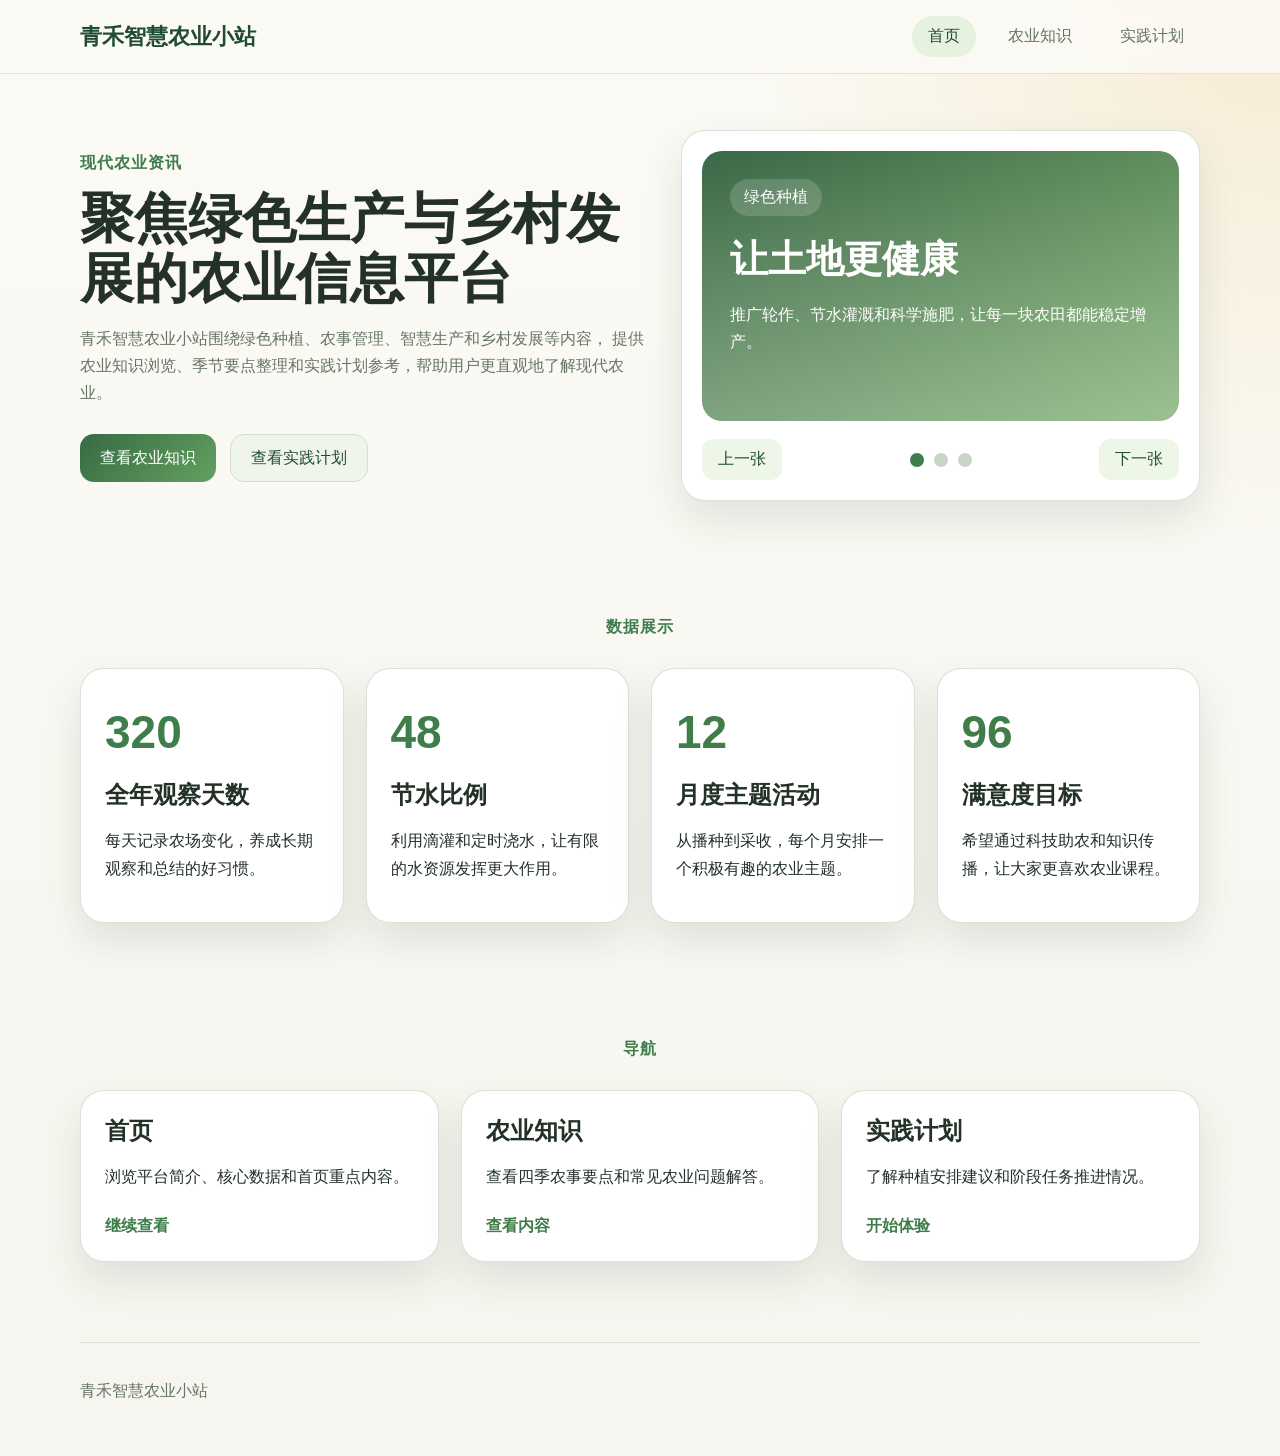
==== index.html @ 9508bb8d "首次提交：初始化项目" ====
<!DOCTYPE html>
<html lang="zh-CN">
<head>
  <meta charset="UTF-8">
  <meta name="viewport" content="width=device-width, initial-scale=1.0">
  <title>青禾智慧农业小站</title>
  <link rel="stylesheet" href="css/style.css">
</head>
<body>
  <header class="site-header">
    <div class="container nav-wrap">
      <a class="brand" href="index.html">青禾智慧农业小站</a>
      <nav class="main-nav">
        <a class="active" href="index.html">首页</a>
        <a href="pages/knowledge.html">农业知识</a>
        <a href="pages/practice.html">实践计划</a>
      </nav>
    </div>
  </header>

  <main>
    <section class="hero">
      <div class="container hero-grid">
        <div class="hero-text">
          <p class="eyebrow">现代农业资讯</p>
          <h1>聚焦绿色生产与乡村发展的农业信息平台</h1>
          <p class="hero-desc">
            青禾智慧农业小站围绕绿色种植、农事管理、智慧生产和乡村发展等内容，
            提供农业知识浏览、季节要点整理和实践计划参考，帮助用户更直观地了解现代农业。
          </p>
          <div class="hero-actions">
            <a class="button primary" href="pages/knowledge.html">查看农业知识</a>
            <a class="button ghost" href="pages/practice.html">查看实践计划</a>
          </div>
        </div>

        <div class="hero-card">
          <div class="slider-window">
            <article class="slide-card active">
              <span class="slide-tag">绿色种植</span>
              <h2>让土地更健康</h2>
              <p>推广轮作、节水灌溉和科学施肥，让每一块农田都能稳定增产。</p>
            </article>
            <article class="slide-card">
              <span class="slide-tag">科技助农</span>
              <h2>让劳动更高效</h2>
              <p>使用传感器、数据记录和农机协作，帮助农户更轻松管理田间工作。</p>
            </article>
            <article class="slide-card">
              <span class="slide-tag">乡村发展</span>
              <h2>让农业更有希望</h2>
              <p>把农业学习、实践和服务结合起来，展现新时代乡村振兴的新面貌。</p>
            </article>
          </div>
          <div class="slider-controls">
            <button id="prevSlide" type="button">上一张</button>
            <div class="dots">
              <button class="dot active" data-index="0" type="button"></button>
              <button class="dot" data-index="1" type="button"></button>
              <button class="dot" data-index="2" type="button"></button>
            </div>
            <button id="nextSlide" type="button">下一张</button>
          </div>
        </div>
      </div>
    </section>

    <section class="stats-section">
      <div class="container">
        <div class="section-title">
          <p class="eyebrow">数据展示</p>
        </div>
        <div class="stats-grid">
          <article class="info-card">
            <p class="stat-number" data-target="365">0</p>
            <h3>全年观察天数</h3>
            <p>每天记录农场变化，养成长期观察和总结的好习惯。</p>
          </article>
          <article class="info-card">
            <p class="stat-number" data-target="48">0</p>
            <h3>节水比例</h3>
            <p>利用滴灌和定时浇水，让有限的水资源发挥更大作用。</p>
          </article>
          <article class="info-card">
            <p class="stat-number" data-target="12">0</p>
            <h3>月度主题活动</h3>
            <p>从播种到采收，每个月安排一个积极有趣的农业主题。</p>
          </article>
          <article class="info-card">
            <p class="stat-number" data-target="96">0</p>
            <h3>满意度目标</h3>
            <p>希望通过科技助农和知识传播，让大家更喜欢农业课程。</p>
          </article>
        </div>
      </div>
    </section>

    <section class="feature-section">
      <div class="container">
        <div class="section-title">
          <p class="eyebrow">导航</p>
        </div>
        <div class="feature-grid">
          <article class="feature-card">
            <h3>首页</h3>
            <p>浏览平台简介、核心数据和首页重点内容。</p>
            <a href="index.html">继续查看</a>
          </article>
          <article class="feature-card">
            <h3>农业知识</h3>
            <p>查看四季农事要点和常见农业问题解答。</p>
            <a href="pages/knowledge.html">查看内容</a>
          </article>
          <article class="feature-card">
            <h3>实践计划</h3>
            <p>了解种植安排建议和阶段任务推进情况。</p>
            <a href="pages/practice.html">开始体验</a>
          </article>
        </div>
      </div>
    </section>
  </main>

  <footer class="site-footer">
    <div class="container footer-wrap">
      <p>青禾智慧农业小站</p>
    </div>
  </footer>

  <script src="js/index.js"></script>
</body>
</html>
---- css/style.css ----
:root {
  --bg-color: #f7f5ef;
  --panel-color: #ffffff;
  --green-dark: #204c34;
  --green-main: #3f7d4a;
  --green-soft: #e6f1df;
  --gold-soft: #f3dfb2;
  --text-main: #233127;
  --text-soft: #667567;
  --border-color: #d7dfd3;
  --shadow-main: 0 18px 40px rgba(32, 76, 52, 0.12);
}

* {
  box-sizing: border-box;
}

body {
  margin: 0;
  font-family: "Microsoft YaHei", sans-serif;
  color: var(--text-main);
  background:
    radial-gradient(circle at top right, rgba(243, 223, 178, 0.5), transparent 28%),
    linear-gradient(180deg, #fbfaf5 0%, var(--bg-color) 100%);
}

a {
  color: inherit;
  text-decoration: none;
}

button,
input,
select {
  font: inherit;
}

.container {
  width: min(1120px, calc(100% - 32px));
  margin: 0 auto;
}

.narrow {
  width: min(760px, 100%);
}

.site-header {
  position: sticky;
  top: 0;
  z-index: 10;
  backdrop-filter: blur(10px);
  background: rgba(251, 250, 245, 0.88);
  border-bottom: 1px solid rgba(215, 223, 211, 0.8);
}

.nav-wrap {
  display: flex;
  justify-content: space-between;
  align-items: center;
  gap: 20px;
  padding: 16px 0;
}

.brand {
  font-size: 22px;
  font-weight: 700;
  color: var(--green-dark);
}

.main-nav {
  display: flex;
  gap: 16px;
  flex-wrap: wrap;
}

.main-nav a {
  padding: 10px 16px;
  border-radius: 999px;
  color: var(--text-soft);
  transition: 0.2s;
}

.main-nav a:hover,
.main-nav a.active {
  color: var(--green-dark);
  background: var(--green-soft);
}

.hero,
.sub-hero,
.stats-section,
.feature-section,
.tab-section,
.accordion-section,
.practice-section {
  padding: 56px 0;
}

.hero-grid {
  display: grid;
  grid-template-columns: 1.05fr 0.95fr;
  gap: 28px;
  align-items: center;
}

.eyebrow {
  margin: 0 0 12px;
  color: var(--green-main);
  font-weight: 700;
  letter-spacing: 1px;
}

h1,
h2,
h3,
h4 {
  margin-top: 0;
}

h1 {
  margin-bottom: 16px;
  font-size: clamp(34px, 5vw, 54px);
  line-height: 1.12;
}

h2 {
  margin-bottom: 12px;
  font-size: clamp(26px, 4vw, 38px);
}

h3 {
  margin-bottom: 10px;
  font-size: 24px;
}

p {
  line-height: 1.7;
}

.hero-desc,
.section-title p:not(.eyebrow) {
  color: var(--text-soft);
}

.hero-actions {
  display: flex;
  gap: 14px;
  flex-wrap: wrap;
  margin-top: 28px;
}

.button {
  display: inline-flex;
  justify-content: center;
  align-items: center;
  min-height: 48px;
  padding: 0 20px;
  border-radius: 14px;
  border: none;
  cursor: pointer;
  transition: transform 0.2s, box-shadow 0.2s;
}

.button:hover {
  transform: translateY(-2px);
  box-shadow: 0 10px 24px rgba(32, 76, 52, 0.15);
}

.button:disabled,
#prevSlide:disabled,
#nextSlide:disabled {
  opacity: 0.65;
  cursor: not-allowed;
  transform: none;
  box-shadow: none;
}

.button.primary {
  color: #ffffff;
  background: linear-gradient(135deg, #376b44, #63a05f);
}

.button.ghost {
  color: var(--green-dark);
  background: #f0f5eb;
  border: 1px solid #d4decf;
}

.button.full {
  width: 100%;
}

.hero-card,
.info-card,
.feature-card,
.season-panel,
.plan-card,
.result-card,
.mini-card,
.accordion-item {
  background: var(--panel-color);
  border: 1px solid rgba(215, 223, 211, 0.9);
  border-radius: 24px;
  box-shadow: var(--shadow-main);
}

.hero-card {
  padding: 20px;
}

.slider-window {
  position: relative;
  min-height: 270px;
}

.slide-card {
  display: none;
  padding: 28px;
  min-height: 270px;
  border-radius: 20px;
  background:
    linear-gradient(180deg, rgba(255, 255, 255, 0.05), rgba(255, 255, 255, 0.28)),
    linear-gradient(145deg, #305f3c, #76a867);
  color: #ffffff;
}

.slide-card.active {
  display: block;
}

.slide-tag {
  display: inline-block;
  margin-bottom: 18px;
  padding: 8px 14px;
  border-radius: 999px;
  background: rgba(255, 255, 255, 0.16);
}

.slider-controls {
  display: flex;
  justify-content: space-between;
  align-items: center;
  gap: 14px;
  margin-top: 18px;
}

.slider-controls button {
  border: none;
  cursor: pointer;
}

#prevSlide,
#nextSlide {
  padding: 10px 16px;
  border-radius: 12px;
  color: var(--green-dark);
  background: #eef6e7;
}

.dots {
  display: flex;
  gap: 10px;
}

.dot {
  width: 14px;
  height: 14px;
  border-radius: 50%;
  background: #c9d6c7;
}

.dot.active {
  background: var(--green-main);
}

.section-title {
  margin-bottom: 28px;
  text-align: center;
}

.section-title.left {
  text-align: left;
}

.stats-grid,
.feature-grid,
.panel-grid,
.practice-grid {
  display: grid;
  gap: 22px;
}

.stats-grid,
.feature-grid {
  grid-template-columns: repeat(3, 1fr);
}

.stats-grid {
  grid-template-columns: repeat(4, 1fr);
}

.info-card,
.feature-card {
  padding: 24px;
}

.stat-number {
  margin: 0 0 8px;
  font-size: 46px;
  font-weight: 700;
  color: var(--green-main);
}

.feature-card a {
  display: inline-block;
  margin-top: 10px;
  color: var(--green-main);
  font-weight: 700;
}

.sub-hero {
  padding-bottom: 28px;
}

.knowledge-hero {
  position: relative;
  display: grid;
  grid-template-columns: minmax(0, 1.15fr) minmax(320px, 0.85fr);
  gap: 28px;
  align-items: stretch;
}

.knowledge-page .sub-hero {
  padding: 72px 0 36px;
}

.knowledge-page .hero-desc {
  max-width: 780px;
  font-size: 20px;
}

.knowledge-hero-copy {
  position: relative;
  z-index: 1;
  padding: 16px 0;
}

.knowledge-hero-copy h1 {
  max-width: 860px;
}

.hero-pills {
  display: flex;
  flex-wrap: wrap;
  gap: 12px;
  margin-top: 24px;
}

.hero-pill {
  display: inline-flex;
  align-items: center;
  padding: 10px 14px;
  border-radius: 999px;
  border: 1px solid rgba(215, 223, 211, 0.95);
  background: rgba(255, 255, 255, 0.8);
  color: var(--green-dark);
  box-shadow: 0 10px 24px rgba(32, 76, 52, 0.08);
}

.knowledge-hero-panel {
  position: relative;
  overflow: hidden;
  padding: 30px;
  border: 1px solid rgba(215, 223, 211, 0.9);
  border-radius: 28px;
  background: linear-gradient(180deg, rgba(255, 255, 255, 0.96), rgba(240, 245, 235, 0.96));
  box-shadow: var(--shadow-main);
}

.knowledge-hero-panel::before {
  content: "";
  position: absolute;
  right: -60px;
  bottom: -80px;
  width: 220px;
  height: 220px;
  background: radial-gradient(circle, rgba(99, 160, 95, 0.22), transparent 68%);
  pointer-events: none;
}

.panel-label {
  margin: 0 0 10px;
  color: var(--green-main);
  font-size: 13px;
  font-weight: 700;
  letter-spacing: 1px;
}

.knowledge-hero-panel h3 {
  margin-bottom: 12px;
  font-size: 30px;
  line-height: 1.25;
}

.knowledge-hero-panel p {
  position: relative;
  z-index: 1;
}

.overview-list {
  position: relative;
  z-index: 1;
  display: grid;
  grid-template-columns: repeat(2, minmax(0, 1fr));
  gap: 14px;
  margin-top: 22px;
}

.overview-item {
  padding: 18px;
  border: 1px solid rgba(215, 223, 211, 0.92);
  border-radius: 20px;
  background: rgba(255, 255, 255, 0.86);
}

.overview-item span {
  display: block;
  margin-bottom: 8px;
  color: var(--green-main);
  font-size: 14px;
  font-weight: 700;
}

.overview-item strong {
  display: block;
  line-height: 1.6;
}

.knowledge-section-head {
  display: flex;
  justify-content: space-between;
  align-items: flex-end;
  gap: 24px;
  margin-bottom: 28px;
}

.section-copy {
  max-width: 700px;
}

.section-copy p:last-child {
  margin: 0;
  color: var(--text-soft);
}

.section-note {
  min-width: 280px;
  padding: 18px 20px;
  border: 1px solid rgba(215, 223, 211, 0.92);
  border-radius: 20px;
  background: rgba(255, 255, 255, 0.86);
  box-shadow: 0 10px 24px rgba(32, 76, 52, 0.08);
}

.section-note-label {
  display: block;
  margin-bottom: 8px;
  color: var(--green-main);
  font-size: 13px;
  font-weight: 700;
}

.section-note strong {
  line-height: 1.6;
}

.mobile-only {
  display: none;
}

.season-buttons {
  display: flex;
  gap: 12px;
  flex-wrap: wrap;
  margin-bottom: 22px;
  width: fit-content;
  max-width: 100%;
  padding: 10px;
  border: 1px solid rgba(215, 223, 211, 0.92);
  border-radius: 20px;
  background: rgba(255, 255, 255, 0.82);
  box-shadow: 0 12px 30px rgba(32, 76, 52, 0.08);
}

.season-btn {
  padding: 14px 22px;
  border: 1px solid var(--border-color);
  border-radius: 999px;
  cursor: pointer;
  background: #ffffff;
  color: var(--text-soft);
  transition: 0.2s;
  font-weight: 700;
}

.season-btn.active {
  color: #ffffff;
  background: var(--green-main);
  box-shadow: 0 12px 24px rgba(63, 125, 74, 0.22);
}

.season-panel {
  display: none;
  padding: 32px;
  background: linear-gradient(180deg, #ffffff, #f6f8f3);
}

.season-panel.active {
  display: block;
}

.season-panel-head {
  display: flex;
  justify-content: space-between;
  align-items: flex-start;
  gap: 22px;
  margin-bottom: 24px;
}

.panel-badge {
  display: inline-flex;
  margin: 0 0 14px;
  padding: 8px 14px;
  border-radius: 999px;
  background: var(--green-soft);
  color: var(--green-dark);
  font-weight: 700;
}

.season-intro {
  margin-bottom: 0;
  color: var(--text-soft);
}

.season-panel-side {
  min-width: 250px;
  max-width: 280px;
  padding: 18px;
  border: 1px solid rgba(215, 223, 211, 0.92);
  border-radius: 20px;
  background: #f8fbf6;
}

.season-panel-side span {
  display: block;
  margin-bottom: 8px;
  color: var(--green-main);
  font-size: 14px;
  font-weight: 700;
}

.season-panel-side strong {
  display: block;
  line-height: 1.7;
}

.panel-grid,
.practice-grid {
  grid-template-columns: repeat(3, 1fr);
}

.mini-card {
  padding: 20px;
  background: linear-gradient(180deg, #ffffff, #f6f8f3);
}

.mini-step {
  display: inline-flex;
  justify-content: center;
  align-items: center;
  width: 44px;
  height: 44px;
  margin-bottom: 18px;
  border-radius: 14px;
  background: linear-gradient(135deg, #e6f1df, #f4ecd6);
  color: var(--green-dark);
  font-weight: 700;
}

.mini-card h4,
.overview-item strong,
.faq-summary-item strong {
  margin-top: 0;
}

.mini-card p {
  margin-bottom: 0;
  color: var(--text-soft);
}

.faq-layout {
  display: grid;
  grid-template-columns: minmax(280px, 0.85fr) minmax(0, 1.15fr);
  gap: 24px;
  align-items: start;
}

.faq-intro {
  position: sticky;
  top: 100px;
  padding: 30px;
  border: 1px solid rgba(215, 223, 211, 0.9);
  border-radius: 28px;
  background: linear-gradient(180deg, rgba(255, 255, 255, 0.96), rgba(240, 245, 235, 0.96));
  box-shadow: var(--shadow-main);
}

.faq-summary {
  display: grid;
  gap: 12px;
  margin-top: 22px;
}

.faq-summary-item {
  padding: 16px 18px;
  border: 1px solid rgba(215, 223, 211, 0.92);
  border-radius: 18px;
  background: #ffffff;
}

.faq-summary-item strong {
  display: block;
  margin-bottom: 6px;
}

.faq-summary-item span {
  color: var(--text-soft);
  line-height: 1.6;
}

.practice-hero {
  position: relative;
  display: grid;
  grid-template-columns: minmax(0, 1.28fr) minmax(280px, 0.72fr);
  gap: 28px;
  align-items: stretch;
}

.practice-page .sub-hero {
  padding: 72px 0 36px;
}

.practice-page .hero-desc {
  max-width: 760px;
  font-size: 20px;
}

.practice-hero-copy {
  padding: 16px 0;
}

.practice-hero-copy h1 {
  max-width: 860px;
}

.practice-highlights {
  display: grid;
  grid-template-columns: repeat(3, minmax(0, 1fr));
  gap: 14px;
  margin-top: 28px;
}

.practice-highlight-card {
  padding: 18px;
  border: 1px solid rgba(215, 223, 211, 0.92);
  border-radius: 20px;
  background: rgba(255, 255, 255, 0.9);
  box-shadow: 0 12px 24px rgba(32, 76, 52, 0.08);
}

.practice-highlight-card span,
.plan-flow-item span {
  display: block;
  margin-bottom: 8px;
  color: var(--green-main);
  font-size: 14px;
  font-weight: 700;
}

.practice-highlight-card strong,
.plan-flow-item strong {
  display: block;
  line-height: 1.6;
}

.practice-hero-panel {
  position: relative;
  overflow: hidden;
  padding: 26px;
  border: 1px solid rgba(215, 223, 211, 0.9);
  border-radius: 28px;
  background: linear-gradient(180deg, rgba(255, 255, 255, 0.96), rgba(245, 240, 224, 0.92));
  box-shadow: var(--shadow-main);
}

.practice-hero-panel::before {
  content: "";
  position: absolute;
  right: -70px;
  top: -70px;
  width: 220px;
  height: 220px;
  background: radial-gradient(circle, rgba(243, 223, 178, 0.35), transparent 68%);
  pointer-events: none;
}

.practice-overview {
  position: relative;
  z-index: 1;
  display: grid;
  gap: 14px;
  margin-top: 22px;
}

.practice-overview-item {
  padding: 18px;
  border: 1px solid rgba(215, 223, 211, 0.92);
  border-radius: 20px;
  background: rgba(255, 255, 255, 0.88);
}

.practice-overview-item span,
.plan-meta-item span,
.progress-summary-item span {
  display: block;
  margin-bottom: 8px;
  color: var(--green-main);
  font-size: 14px;
  font-weight: 700;
}

.practice-overview-item strong,
.plan-meta-item strong,
.progress-summary-item strong {
  display: block;
  line-height: 1.6;
}

.practice-section-head {
  display: block;
  margin-bottom: 28px;
}

.practice-section-head .section-copy {
  max-width: 760px;
}

.section-inline-note {
  margin-top: 18px;
  padding: 18px 20px;
  border: 1px solid rgba(215, 223, 211, 0.92);
  border-radius: 20px;
  background: rgba(255, 255, 255, 0.86);
  box-shadow: 0 10px 24px rgba(32, 76, 52, 0.08);
}

.card-top {
  display: flex;
  justify-content: space-between;
  align-items: flex-start;
  gap: 20px;
  margin-bottom: 24px;
}

.card-desc {
  margin: 0;
  color: var(--text-soft);
}

.card-badge {
  display: inline-flex;
  align-items: center;
  justify-content: center;
  min-width: 96px;
  padding: 10px 14px;
  border-radius: 999px;
  background: linear-gradient(135deg, #e6f1df, #f4ecd6);
  color: var(--green-dark);
  font-weight: 700;
  white-space: nowrap;
}

.plan-layout {
  display: grid;
  grid-template-columns: minmax(240px, 1fr) minmax(0, 0.94fr);
  gap: 22px;
  align-items: start;
}

.plan-form {
  display: grid;
  align-content: start;
}

.field-block {
  margin-bottom: 2px;
}

.field-tip {
  margin: 16px 0 0;
  color: var(--text-soft);
}

.plan-side {
  display: grid;
  gap: 18px;
}

.plan-meta {
  display: grid;
  gap: 14px;
}

.plan-flow {
  display: grid;
  grid-template-columns: repeat(3, minmax(0, 1fr));
  gap: 14px;
  margin-top: 20px;
}

.plan-meta-item,
.progress-summary-item,
.plan-flow-item {
  padding: 18px;
  border: 1px solid rgba(215, 223, 211, 0.92);
  border-radius: 20px;
  background: rgba(255, 255, 255, 0.86);
}

.plan-flow-item p {
  margin: 0;
  color: var(--text-soft);
  line-height: 1.6;
}

.result-card p {
  margin: 0 0 12px;
}

.result-card p:last-child {
  margin-bottom: 0;
}

.progress-card .task-list {
  display: grid;
  gap: 14px;
  margin: 0;
}

.progress-summary {
  display: grid;
  grid-template-columns: repeat(2, minmax(0, 1fr));
  gap: 14px;
  margin-bottom: 20px;
}

.task-item {
  display: flex;
  align-items: flex-start;
  gap: 14px;
  margin-bottom: 0;
}

.task-step {
  display: inline-flex;
  justify-content: center;
  align-items: center;
  width: 44px;
  height: 44px;
  border-radius: 14px;
  background: linear-gradient(135deg, #f3dfb2, #e6f1df);
  color: var(--green-dark);
  font-weight: 700;
  flex-shrink: 0;
}

.task-copy {
  display: grid;
  gap: 4px;
}

.task-copy strong {
  display: block;
}

.task-copy span {
  color: var(--text-soft);
  line-height: 1.6;
}

.task-item.done .task-step {
  background: linear-gradient(135deg, #4d8850, #89bc65);
  color: #ffffff;
}

.task-action {
  margin-top: 18px;
}

.accordion-list {
  display: grid;
  gap: 18px;
}

.accordion-item {
  overflow: hidden;
}

.accordion-title {
  display: flex;
  justify-content: space-between;
  align-items: center;
  gap: 16px;
  width: 100%;
  padding: 20px 24px;
  border: none;
  text-align: left;
  font-weight: 700;
  font-size: 18px;
  background: #ffffff;
  cursor: pointer;
}

.accordion-title::after {
  content: "+";
  display: inline-flex;
  justify-content: center;
  align-items: center;
  width: 32px;
  height: 32px;
  border-radius: 50%;
  background: #eef6e7;
  color: var(--green-main);
  font-size: 22px;
  line-height: 1;
  flex-shrink: 0;
}

.accordion-content {
  display: none;
  padding: 0 24px 22px;
  color: var(--text-soft);
}

.accordion-item.open .accordion-content {
  display: block;
}

.accordion-item.open .accordion-title::after {
  content: "-";
}

.accordion-content p {
  margin: 0;
}

.practice-grid {
  grid-template-columns: minmax(0, 1.06fr) minmax(0, 0.94fr);
  align-items: start;
}

.plan-card {
  padding: 28px;
}

.plan-card label {
  display: block;
  margin-bottom: 10px;
  font-weight: 700;
}

.plan-card select,
.plan-card input {
  width: 100%;
  margin-bottom: 18px;
  padding: 14px 16px;
  border: 1px solid var(--border-color);
  border-radius: 14px;
  background: #fcfdf9;
}

.result-card {
  margin-top: 18px;
  padding: 22px;
  background: linear-gradient(180deg, #fdfdf8, #f2f6ec);
}

.task-list {
  padding-left: 0;
  list-style: none;
}

.task-item {
  padding: 12px 16px;
  margin-bottom: 12px;
  border-radius: 14px;
  background: #f8f8f2;
  color: var(--text-soft);
}

.task-item.done {
  color: var(--green-dark);
  background: #e6f1df;
  font-weight: 700;
}

.progress-box {
  margin: 18px 0 20px;
}

.progress-track {
  height: 14px;
  border-radius: 999px;
  overflow: hidden;
  background: #e3eadf;
}

.progress-bar {
  width: 25%;
  height: 100%;
  border-radius: 999px;
  background: linear-gradient(135deg, #487b49, #8bbf63);
  transition: width 0.3s ease;
}

.tip-text {
  color: var(--text-soft);
}

.site-footer {
  padding: 24px 0 36px;
}

.footer-wrap {
  display: flex;
  justify-content: space-between;
  gap: 16px;
  flex-wrap: wrap;
  padding-top: 18px;
  border-top: 1px solid rgba(215, 223, 211, 0.9);
  color: var(--text-soft);
}

@media (max-width: 960px) {
  .knowledge-hero,
  .faq-layout,
  .practice-hero,
  .plan-layout,
  .practice-highlights,
  .plan-flow {
    grid-template-columns: 1fr;
  }

  .knowledge-section-head,
  .season-panel-head,
  .card-top {
    flex-direction: column;
    align-items: flex-start;
  }

  .section-note,
  .season-panel-side {
    width: 100%;
    min-width: 0;
    max-width: none;
  }

  .faq-intro {
    position: static;
  }

  .hero-grid,
  .practice-grid,
  .stats-grid,
  .feature-grid,
  .panel-grid {
    grid-template-columns: 1fr 1fr;
  }
}

@media (max-width: 720px) {
  .hero,
  .sub-hero,
  .stats-section,
  .feature-section,
  .tab-section,
  .accordion-section,
  .practice-section {
    padding: 42px 0;
  }

  .knowledge-page .sub-hero {
    padding-top: 48px;
  }

  .practice-page .sub-hero {
    padding-top: 48px;
  }

  .knowledge-page .hero-desc {
    font-size: 18px;
  }

  .practice-page .hero-desc {
    font-size: 18px;
  }

  .knowledge-hero-panel,
  .season-panel,
  .faq-intro,
  .practice-hero-panel {
    padding: 22px;
    border-radius: 22px;
  }

  .overview-list {
    grid-template-columns: 1fr;
  }

  .progress-summary {
    grid-template-columns: 1fr;
  }

  .knowledge-section-head {
    display: none;
  }

  .mobile-only {
    display: block;
  }

  .season-buttons {
    width: 100%;
  }

  .season-btn {
    flex: 1 1 calc(50% - 8px);
    text-align: center;
  }

  .practice-grid {
    grid-template-columns: 1fr;
  }

  .nav-wrap,
  .slider-controls,
  .footer-wrap {
    flex-direction: column;
    align-items: flex-start;
  }

  .hero-grid,
  .practice-grid,
  .stats-grid,
  .feature-grid,
  .panel-grid {
    grid-template-columns: 1fr;
  }

  h1 {
    font-size: 34px;
  }
}
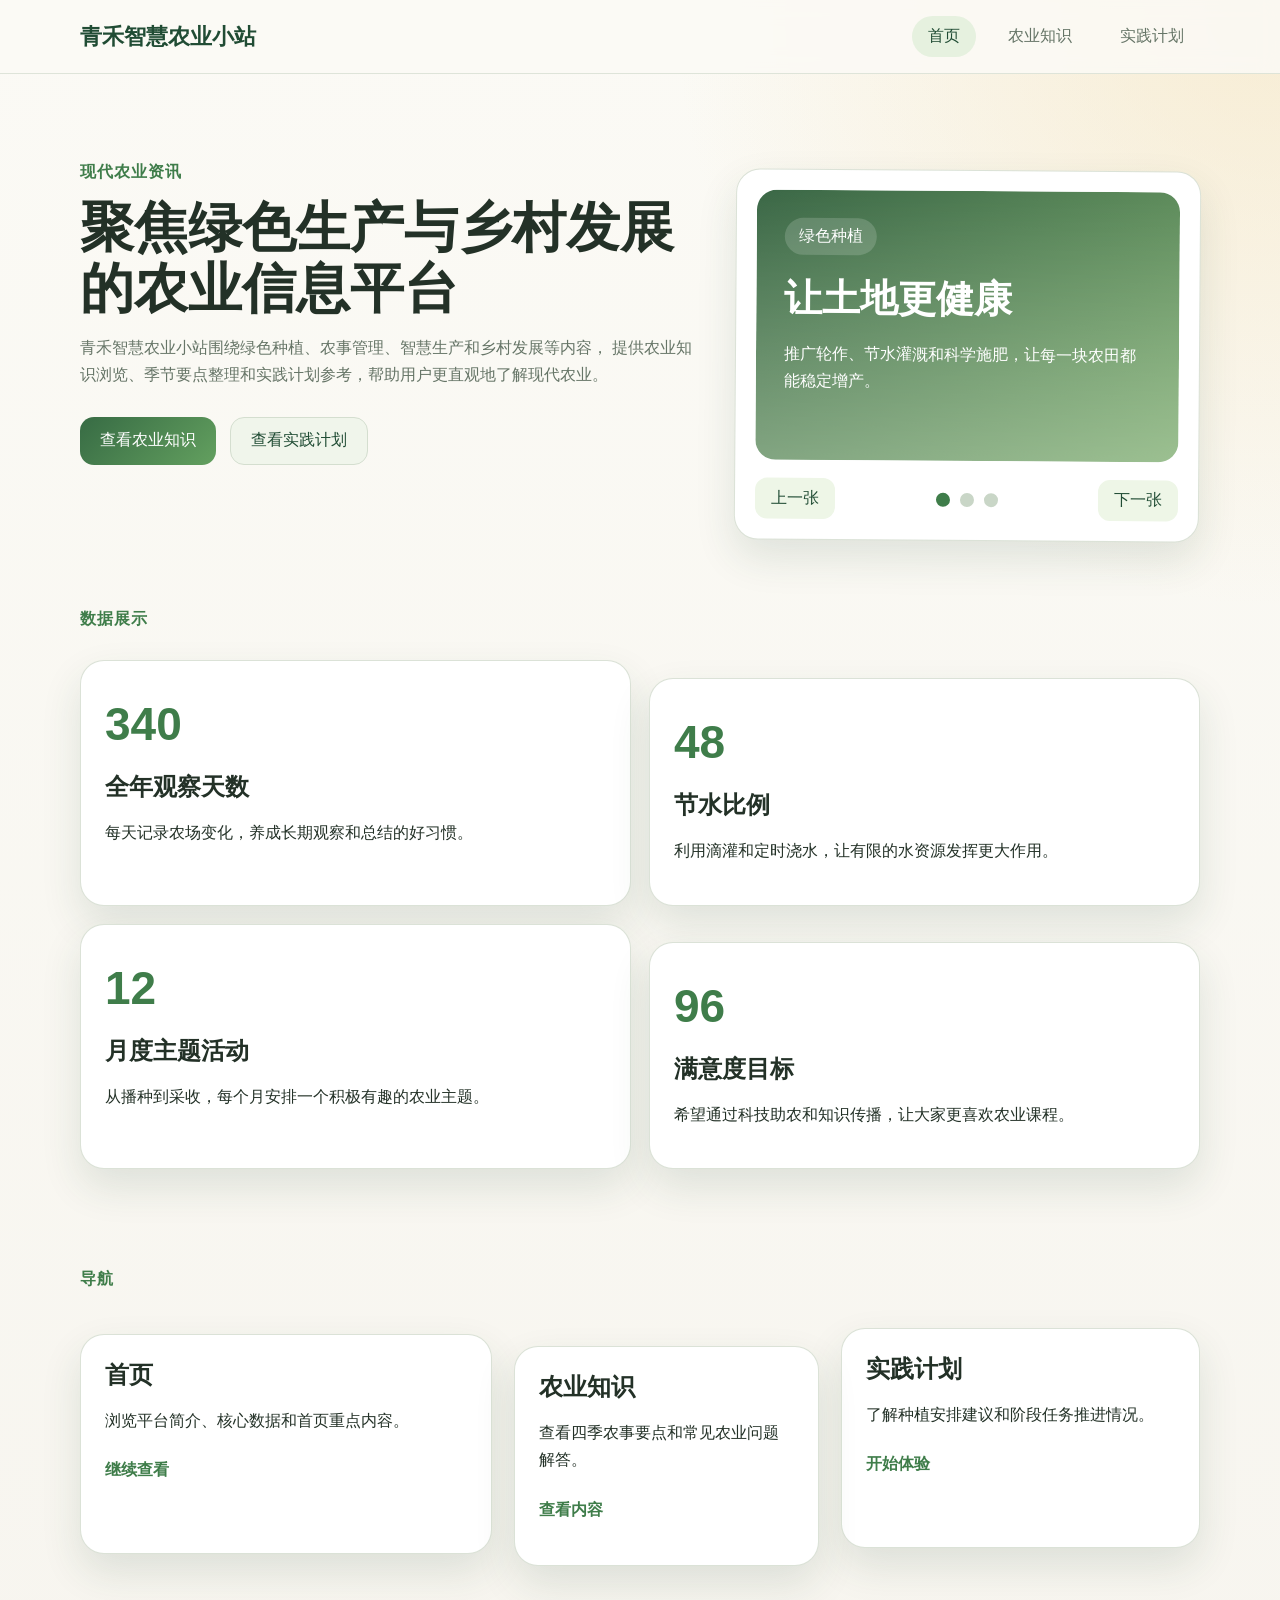
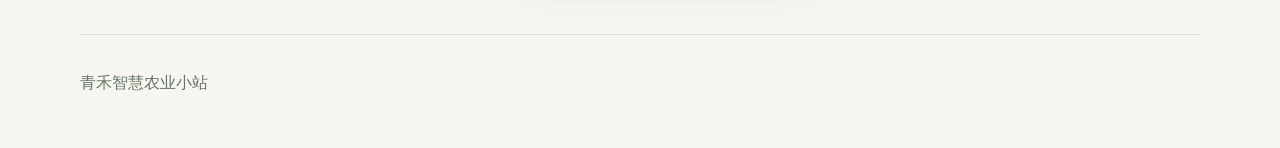
==== commit 20aaefc6: "modified:   css/style.css 	modified:   index.html" ====
--- a/index.html
+++ b/index.html
@@ -6,7 +6,7 @@
   <title>青禾智慧农业小站</title>
   <link rel="stylesheet" href="css/style.css">
 </head>
-<body>
+<body class="home-page">
   <header class="site-header">
     <div class="container nav-wrap">
       <a class="brand" href="index.html">青禾智慧农业小站</a>
--- a/css/style.css
+++ b/css/style.css
@@ -89,7 +89,9 @@
 .hero,
 .sub-hero,
 .stats-section,
+.home-data-section,
 .feature-section,
+.home-links-section,
 .tab-section,
 .accordion-section,
 .practice-section {
@@ -191,8 +193,11 @@
 }
 
 .hero-card,
+.home-hero-panel,
 .info-card,
+.home-data-card,
 .feature-card,
+.home-links-card,
 .season-panel,
 .plan-card,
 .result-card,
@@ -204,7 +209,8 @@
   box-shadow: var(--shadow-main);
 }
 
-.hero-card {
+.hero-card,
+.home-hero-panel {
   padding: 20px;
 }
 
@@ -283,24 +289,31 @@
 }
 
 .stats-grid,
+.home-data-grid,
 .feature-grid,
+.home-links-grid,
 .panel-grid,
+.season-card-grid,
 .practice-grid {
   display: grid;
   gap: 22px;
 }
 
 .stats-grid,
-.feature-grid {
+.feature-grid,
+.home-links-grid {
   grid-template-columns: repeat(3, 1fr);
 }
 
-.stats-grid {
+.stats-grid,
+.home-data-grid {
   grid-template-columns: repeat(4, 1fr);
 }
 
 .info-card,
-.feature-card {
+.home-data-card,
+.feature-card,
+.home-links-card {
   padding: 24px;
 }
 
@@ -311,7 +324,8 @@
   color: var(--green-main);
 }
 
-.feature-card a {
+.feature-card a,
+.home-links-card a {
   display: inline-block;
   margin-top: 10px;
   color: var(--green-main);
@@ -322,6 +336,90 @@
   padding-bottom: 28px;
 }
 
+.home-page .hero {
+  padding: 72px 0 44px;
+}
+
+.home-page .hero-grid,
+.home-page .home-hero-layout {
+  grid-template-columns: minmax(0, 1.14fr) minmax(320px, 0.86fr);
+  gap: 38px;
+  align-items: start;
+}
+
+.home-page .hero-text,
+.home-page .home-hero-copy {
+  max-width: 720px;
+  padding-top: 12px;
+}
+
+.home-page .hero-card,
+.home-page .home-hero-panel {
+  margin-top: 24px;
+  transform: rotate(0.4deg);
+}
+
+.home-page .stats-section,
+.home-page .home-data-section {
+  padding-top: 20px;
+}
+
+.home-page .stats-section .section-title,
+.home-page .home-data-section .section-title,
+.home-page .feature-section .section-title,
+.home-page .home-links-section .section-title {
+  text-align: left;
+}
+
+.home-page .stats-grid,
+.home-page .home-data-grid {
+  grid-template-columns: repeat(2, minmax(0, 1fr));
+  gap: 18px;
+}
+
+.home-page .info-card,
+.home-page .home-data-card {
+  min-height: 220px;
+}
+
+.home-page .info-card:nth-child(2),
+.home-page .info-card:nth-child(4),
+.home-page .home-data-card:nth-child(2),
+.home-page .home-data-card:nth-child(4) {
+  margin-top: 18px;
+}
+
+.home-page .feature-section,
+.home-page .home-links-section {
+  padding-top: 40px;
+}
+
+.home-page .feature-grid,
+.home-page .home-links-grid {
+  grid-template-columns: minmax(0, 1.15fr) minmax(0, 0.85fr) minmax(0, 1fr);
+  align-items: start;
+}
+
+.home-page .feature-card,
+.home-page .home-links-card {
+  min-height: 220px;
+}
+
+.home-page .feature-card:nth-child(1),
+.home-page .home-links-card:nth-child(1) {
+  margin-top: 14px;
+}
+
+.home-page .feature-card:nth-child(2),
+.home-page .home-links-card:nth-child(2) {
+  transform: translateY(26px);
+}
+
+.home-page .feature-card:nth-child(3),
+.home-page .home-links-card:nth-child(3) {
+  margin-top: 8px;
+}
+
 .knowledge-hero {
   position: relative;
   display: grid;
@@ -334,6 +432,11 @@
   padding: 72px 0 36px;
 }
 
+.knowledge-page .knowledge-hero {
+  grid-template-columns: minmax(0, 1.2fr) minmax(300px, 0.8fr);
+  gap: 34px;
+}
+
 .knowledge-page .hero-desc {
   max-width: 780px;
   font-size: 20px;
@@ -342,7 +445,7 @@
 .knowledge-hero-copy {
   position: relative;
   z-index: 1;
-  padding: 16px 0;
+  padding: 18px 24px 0 0;
 }
 
 .knowledge-hero-copy h1 {
@@ -407,7 +510,8 @@
   z-index: 1;
 }
 
-.overview-list {
+.overview-list,
+.knowledge-overview-grid {
   position: relative;
   z-index: 1;
   display: grid;
@@ -416,14 +520,23 @@
   margin-top: 22px;
 }
 
-.overview-item {
+.overview-item,
+.knowledge-overview-card {
   padding: 18px;
   border: 1px solid rgba(215, 223, 211, 0.92);
   border-radius: 20px;
   background: rgba(255, 255, 255, 0.86);
 }
 
-.overview-item span {
+.overview-item:nth-child(2),
+.overview-item:nth-child(4),
+.knowledge-overview-card:nth-child(2),
+.knowledge-overview-card:nth-child(4) {
+  margin-top: 16px;
+}
+
+.overview-item span,
+.knowledge-overview-card span {
   display: block;
   margin-bottom: 8px;
   color: var(--green-main);
@@ -431,7 +544,8 @@
   font-weight: 700;
 }
 
-.overview-item strong {
+.overview-item strong,
+.knowledge-overview-card strong {
   display: block;
   line-height: 1.6;
 }
@@ -444,16 +558,26 @@
   margin-bottom: 28px;
 }
 
-.section-copy {
+.section-copy,
+.knowledge-copy-block,
+.practice-copy-block {
   max-width: 700px;
 }
 
-.section-copy p:last-child {
+.knowledge-page .knowledge-section-head .section-copy,
+.knowledge-page .knowledge-section-head .knowledge-copy-block {
+  max-width: 760px;
+}
+
+.section-copy p:last-child,
+.knowledge-copy-block p:last-child,
+.practice-copy-block p:last-child {
   margin: 0;
   color: var(--text-soft);
 }
 
-.section-note {
+.section-note,
+.knowledge-summary-card {
   min-width: 280px;
   padding: 18px 20px;
   border: 1px solid rgba(215, 223, 211, 0.92);
@@ -462,7 +586,9 @@
   box-shadow: 0 10px 24px rgba(32, 76, 52, 0.08);
 }
 
-.section-note-label {
+.section-note-label,
+.knowledge-summary-label,
+.practice-note-label {
   display: block;
   margin-bottom: 8px;
   color: var(--green-main);
@@ -470,7 +596,8 @@
   font-weight: 700;
 }
 
-.section-note strong {
+.section-note strong,
+.knowledge-summary-card strong {
   line-height: 1.6;
 }
 
@@ -492,6 +619,10 @@
   box-shadow: 0 12px 30px rgba(32, 76, 52, 0.08);
 }
 
+.knowledge-page .season-buttons {
+  margin-left: 0;
+}
+
 .season-btn {
   padding: 14px 22px;
   border: 1px solid var(--border-color);
@@ -565,6 +696,7 @@
 }
 
 .panel-grid,
+.season-card-grid,
 .practice-grid {
   grid-template-columns: repeat(3, 1fr);
 }
@@ -572,6 +704,11 @@
 .mini-card {
   padding: 20px;
   background: linear-gradient(180deg, #ffffff, #f6f8f3);
+}
+
+.knowledge-page .panel-grid .mini-card:nth-child(2),
+.knowledge-page .season-card-grid .mini-card:nth-child(2) {
+  margin-top: 16px;
 }
 
 .mini-step {
@@ -589,7 +726,9 @@
 
 .mini-card h4,
 .overview-item strong,
-.faq-summary-item strong {
+.knowledge-overview-card strong,
+.faq-summary-item strong,
+.knowledge-faq-summary-item strong {
   margin-top: 0;
 }
 
@@ -598,14 +737,21 @@
   color: var(--text-soft);
 }
 
-.faq-layout {
+.faq-layout,
+.knowledge-faq-layout {
   display: grid;
   grid-template-columns: minmax(280px, 0.85fr) minmax(0, 1.15fr);
   gap: 24px;
   align-items: start;
 }
 
-.faq-intro {
+.knowledge-page .faq-layout,
+.knowledge-page .knowledge-faq-layout {
+  grid-template-columns: minmax(300px, 0.82fr) minmax(0, 1.18fr);
+}
+
+.faq-intro,
+.knowledge-faq-intro {
   position: sticky;
   top: 100px;
   padding: 30px;
@@ -615,27 +761,37 @@
   box-shadow: var(--shadow-main);
 }
 
-.faq-summary {
+.faq-summary,
+.knowledge-faq-summary {
   display: grid;
   gap: 12px;
   margin-top: 22px;
 }
 
-.faq-summary-item {
+.faq-summary-item,
+.knowledge-faq-summary-item {
   padding: 16px 18px;
   border: 1px solid rgba(215, 223, 211, 0.92);
   border-radius: 18px;
   background: #ffffff;
 }
 
-.faq-summary-item strong {
+.faq-summary-item strong,
+.knowledge-faq-summary-item strong {
   display: block;
   margin-bottom: 6px;
 }
 
-.faq-summary-item span {
+.faq-summary-item span,
+.knowledge-faq-summary-item span {
   color: var(--text-soft);
   line-height: 1.6;
+}
+
+.accordion-list,
+.knowledge-faq-list {
+  display: grid;
+  gap: 18px;
 }
 
 .practice-hero {
@@ -650,13 +806,18 @@
   padding: 72px 0 36px;
 }
 
+.practice-page .practice-hero {
+  grid-template-columns: minmax(0, 1.34fr) minmax(260px, 0.66fr);
+  gap: 34px;
+}
+
 .practice-page .hero-desc {
   max-width: 760px;
   font-size: 20px;
 }
 
 .practice-hero-copy {
-  padding: 16px 0;
+  padding: 18px 28px 0 0;
 }
 
 .practice-hero-copy h1 {
@@ -679,7 +840,8 @@
 }
 
 .practice-highlight-card span,
-.plan-flow-item span {
+.plan-flow-item span,
+.calculator-flow-item span {
   display: block;
   margin-bottom: 8px;
   color: var(--green-main);
@@ -688,7 +850,8 @@
 }
 
 .practice-highlight-card strong,
-.plan-flow-item strong {
+.plan-flow-item strong,
+.calculator-flow-item strong {
   display: block;
   line-height: 1.6;
 }
@@ -731,7 +894,9 @@
 
 .practice-overview-item span,
 .plan-meta-item span,
-.progress-summary-item span {
+.calculator-meta-item span,
+.progress-summary-item span,
+.progress-overview-item span {
   display: block;
   margin-bottom: 8px;
   color: var(--green-main);
@@ -741,7 +906,9 @@
 
 .practice-overview-item strong,
 .plan-meta-item strong,
-.progress-summary-item strong {
+.calculator-meta-item strong,
+.progress-summary-item strong,
+.progress-overview-item strong {
   display: block;
   line-height: 1.6;
 }
@@ -751,8 +918,14 @@
   margin-bottom: 28px;
 }
 
-.practice-section-head .section-copy {
+.practice-section-head .section-copy,
+.practice-section-head .practice-copy-block {
   max-width: 760px;
+}
+
+.practice-page .practice-section-head .section-copy,
+.practice-page .practice-section-head .practice-copy-block {
+  max-width: 820px;
 }
 
 .section-inline-note {
@@ -764,7 +937,8 @@
   box-shadow: 0 10px 24px rgba(32, 76, 52, 0.08);
 }
 
-.card-top {
+.card-top,
+.tool-card-head {
   display: flex;
   justify-content: space-between;
   align-items: flex-start;
@@ -772,12 +946,14 @@
   margin-bottom: 24px;
 }
 
-.card-desc {
+.card-desc,
+.tool-card-text {
   margin: 0;
   color: var(--text-soft);
 }
 
-.card-badge {
+.card-badge,
+.tool-card-mark {
   display: inline-flex;
   align-items: center;
   justify-content: center;
@@ -790,16 +966,23 @@
   white-space: nowrap;
 }
 
-.plan-layout {
+.plan-layout,
+.calculator-layout {
   display: grid;
   grid-template-columns: minmax(240px, 1fr) minmax(0, 0.94fr);
   gap: 22px;
   align-items: start;
 }
 
-.plan-form {
+.plan-form,
+.calculator-form {
   display: grid;
   align-content: start;
+}
+
+.calculator-card .plan-form,
+.calculator-card .calculator-form {
+  padding-right: 4px;
 }
 
 .field-block {
@@ -811,33 +994,50 @@
   color: var(--text-soft);
 }
 
-.plan-side {
+.plan-side,
+.calculator-side {
   display: grid;
   gap: 18px;
 }
 
-.plan-meta {
+.calculator-card .plan-side,
+.calculator-card .calculator-side {
+  align-content: start;
+}
+
+.plan-meta,
+.calculator-meta {
   display: grid;
   gap: 14px;
 }
 
-.plan-flow {
+.plan-flow,
+.calculator-flow {
   display: grid;
   grid-template-columns: repeat(3, minmax(0, 1fr));
   gap: 14px;
   margin-top: 20px;
 }
 
+.calculator-card .plan-flow,
+.calculator-card .calculator-flow {
+  margin-top: 16px;
+}
+
 .plan-meta-item,
+.calculator-meta-item,
 .progress-summary-item,
-.plan-flow-item {
+.progress-overview-item,
+.plan-flow-item,
+.calculator-flow-item {
   padding: 18px;
   border: 1px solid rgba(215, 223, 211, 0.92);
   border-radius: 20px;
   background: rgba(255, 255, 255, 0.86);
 }
 
-.plan-flow-item p {
+.plan-flow-item p,
+.calculator-flow-item p {
   margin: 0;
   color: var(--text-soft);
   line-height: 1.6;
@@ -857,7 +1057,8 @@
   margin: 0;
 }
 
-.progress-summary {
+.progress-summary,
+.progress-overview {
   display: grid;
   grid-template-columns: repeat(2, minmax(0, 1fr));
   gap: 14px;
@@ -903,7 +1104,8 @@
   color: #ffffff;
 }
 
-.task-action {
+.task-action,
+.progress-action {
   margin-top: 18px;
 }
 
@@ -973,6 +1175,14 @@
   padding: 28px;
 }
 
+.calculator-card {
+  padding-bottom: 24px;
+}
+
+.progress-card {
+  margin-top: 24px;
+}
+
 .plan-card label {
   display: block;
   margin-bottom: 10px;
@@ -1054,36 +1264,76 @@
 @media (max-width: 960px) {
   .knowledge-hero,
   .faq-layout,
+  .knowledge-faq-layout,
   .practice-hero,
   .plan-layout,
+  .calculator-layout,
   .practice-highlights,
-  .plan-flow {
+  .plan-flow,
+  .calculator-flow {
     grid-template-columns: 1fr;
+  }
+
+  .home-page .hero-grid,
+  .home-page .stats-grid,
+  .home-page .feature-grid,
+  .home-page .home-hero-layout,
+  .home-page .home-data-grid,
+  .home-page .home-links-grid {
+    grid-template-columns: 1fr;
+  }
+
+  .home-page .info-card:nth-child(2),
+  .home-page .info-card:nth-child(4),
+  .home-page .feature-card:nth-child(1),
+  .home-page .feature-card:nth-child(2),
+  .home-page .feature-card:nth-child(3),
+  .home-page .home-data-card:nth-child(2),
+  .home-page .home-data-card:nth-child(4),
+  .home-page .home-links-card:nth-child(1),
+  .home-page .home-links-card:nth-child(2),
+  .home-page .home-links-card:nth-child(3),
+  .knowledge-page .panel-grid .mini-card:nth-child(2),
+  .knowledge-page .season-card-grid .mini-card:nth-child(2),
+  .overview-item:nth-child(2),
+  .overview-item:nth-child(4),
+  .knowledge-overview-card:nth-child(2),
+  .knowledge-overview-card:nth-child(4),
+  .progress-card {
+    margin-top: 0;
+    transform: none;
   }
 
   .knowledge-section-head,
   .season-panel-head,
-  .card-top {
+  .card-top,
+  .tool-card-head {
     flex-direction: column;
     align-items: flex-start;
   }
 
   .section-note,
+  .knowledge-summary-card,
   .season-panel-side {
     width: 100%;
     min-width: 0;
     max-width: none;
   }
 
-  .faq-intro {
+  .faq-intro,
+  .knowledge-faq-intro {
     position: static;
   }
 
   .hero-grid,
+  .home-hero-layout,
   .practice-grid,
   .stats-grid,
+  .home-data-grid,
   .feature-grid,
-  .panel-grid {
+  .home-links-grid,
+  .panel-grid,
+  .season-card-grid {
     grid-template-columns: 1fr 1fr;
   }
 }
@@ -1092,7 +1342,9 @@
   .hero,
   .sub-hero,
   .stats-section,
+  .home-data-section,
   .feature-section,
+  .home-links-section,
   .tab-section,
   .accordion-section,
   .practice-section {
@@ -1107,27 +1359,46 @@
     padding-top: 48px;
   }
 
+  .home-page .hero {
+    padding-top: 48px;
+  }
+
   .knowledge-page .hero-desc {
     font-size: 18px;
   }
 
   .practice-page .hero-desc {
     font-size: 18px;
+  }
+
+  .home-page .hero-card,
+  .home-page .home-hero-panel,
+  .home-page .feature-card:nth-child(2),
+  .home-page .home-links-card:nth-child(2) {
+    margin-top: 0;
+    transform: none;
   }
 
   .knowledge-hero-panel,
   .season-panel,
   .faq-intro,
+  .knowledge-faq-intro,
   .practice-hero-panel {
     padding: 22px;
     border-radius: 22px;
   }
 
-  .overview-list {
+  .overview-list,
+  .knowledge-overview-grid {
     grid-template-columns: 1fr;
   }
 
-  .progress-summary {
+  .practice-highlights {
+    grid-template-columns: 1fr;
+  }
+
+  .progress-summary,
+  .progress-overview {
     grid-template-columns: 1fr;
   }
 
@@ -1160,10 +1431,14 @@
   }
 
   .hero-grid,
+  .home-hero-layout,
   .practice-grid,
   .stats-grid,
+  .home-data-grid,
   .feature-grid,
-  .panel-grid {
+  .home-links-grid,
+  .panel-grid,
+  .season-card-grid {
     grid-template-columns: 1fr;
   }
 
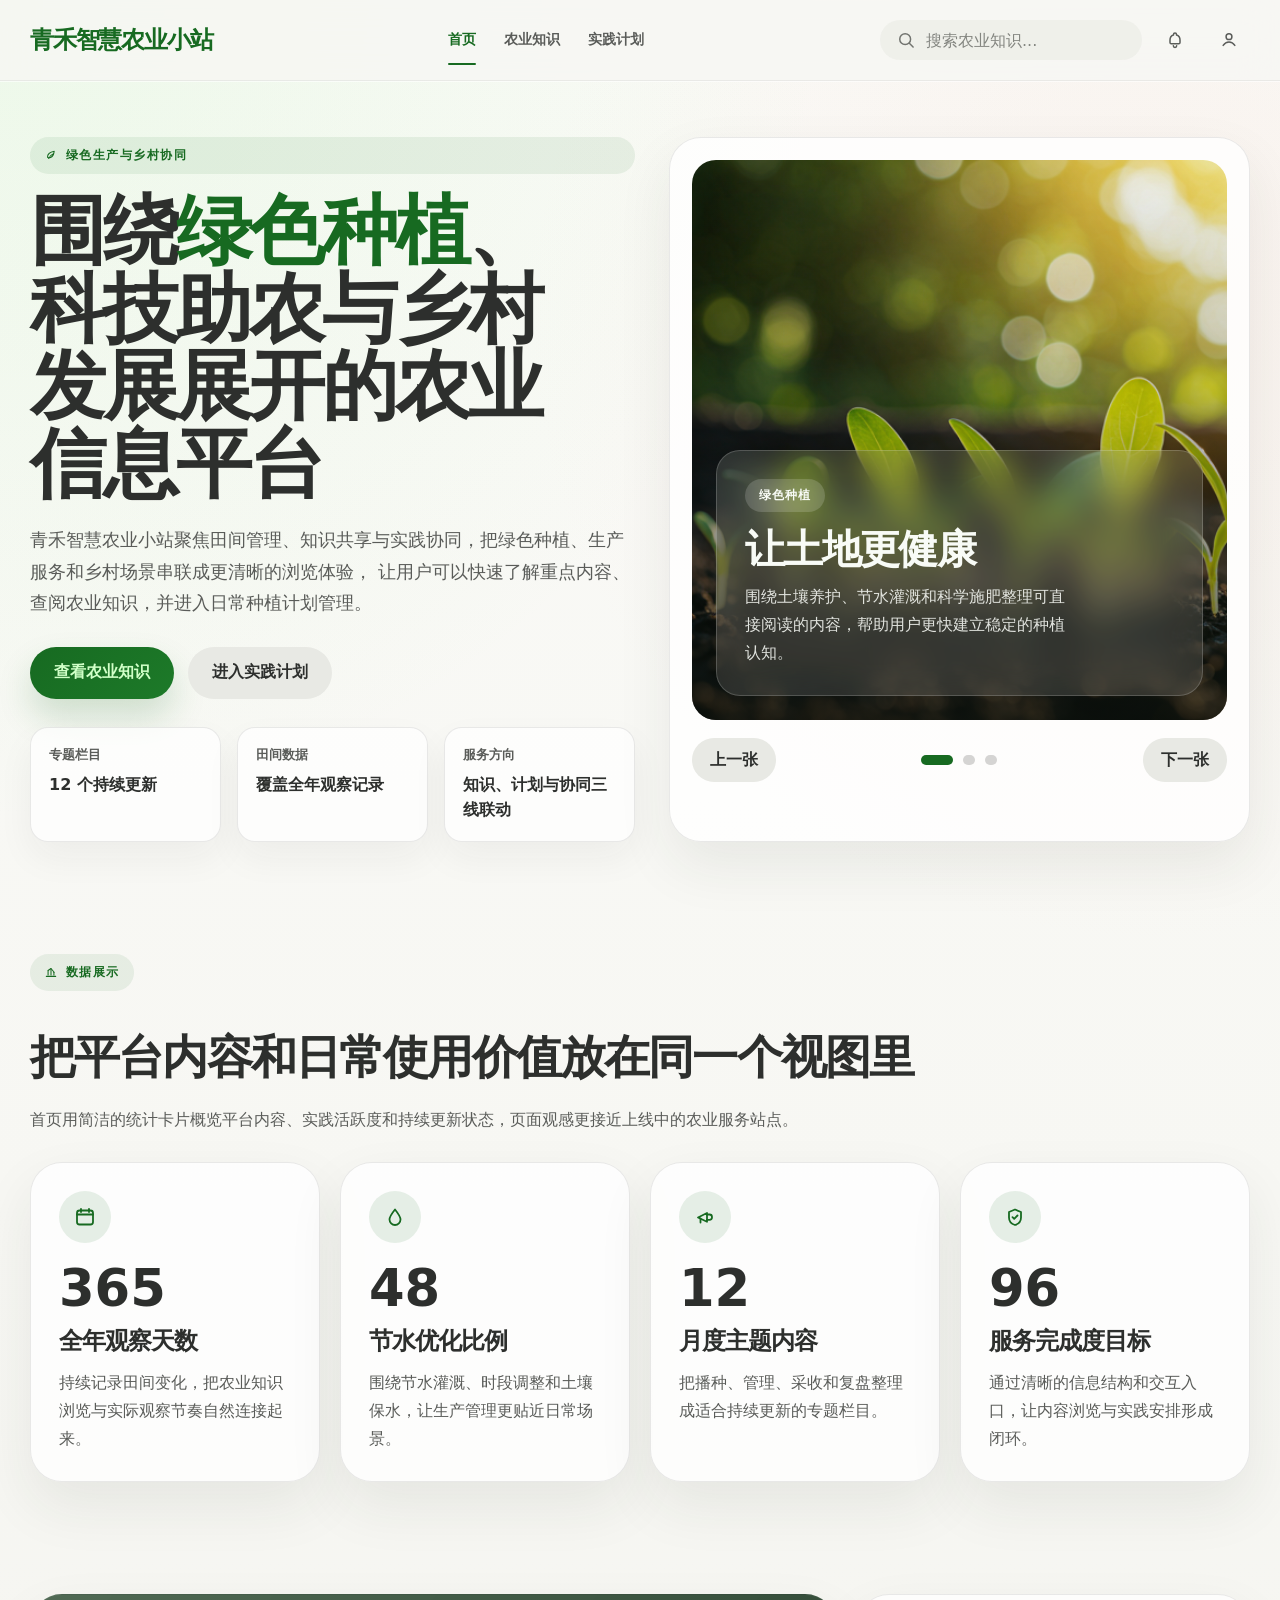
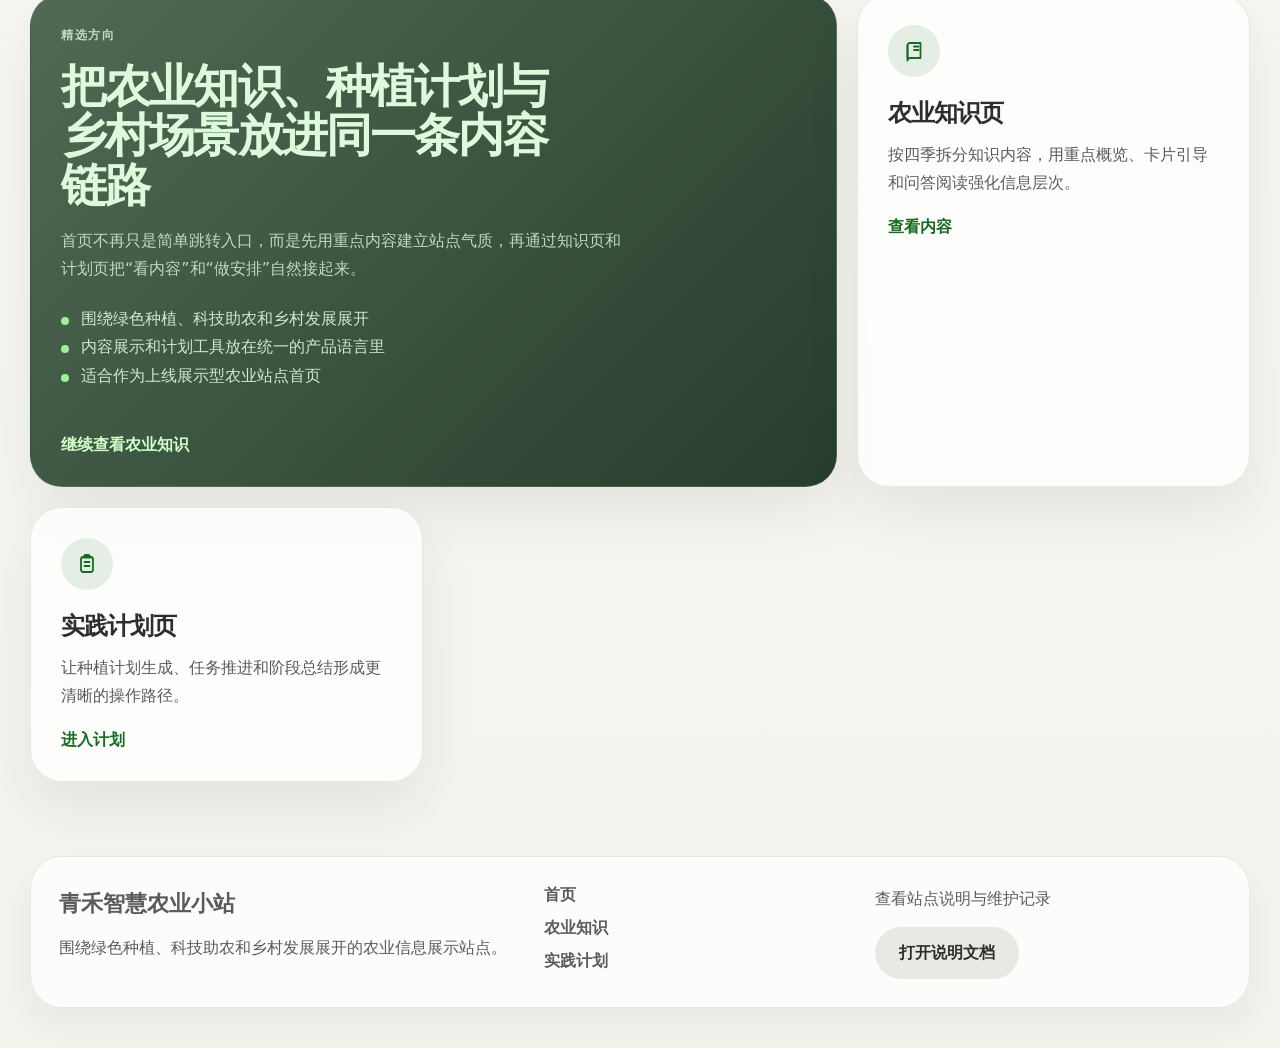
==== commit 418232dc: "modified:   css/style.css 	modified:   docs/note.md 	modified:   index.html 	modified:   pages/knowl" ====
--- a/index.html
+++ b/index.html
@@ -7,6 +7,62 @@
   <link rel="stylesheet" href="css/style.css">
 </head>
 <body class="home-page">
+  <svg class="icon-defs" xmlns="http://www.w3.org/2000/svg" aria-hidden="true" focusable="false">
+    <symbol id="i-search" viewBox="0 0 24 24">
+      <circle cx="11" cy="11" r="6.5"></circle>
+      <path d="m16 16 4.5 4.5"></path>
+    </symbol>
+    <symbol id="i-bell" viewBox="0 0 24 24">
+      <path d="M7.5 16.5h9c.8 0 1.5-.7 1.5-1.5V12c0-3-1.7-5.3-4.2-6V5.5a1.8 1.8 0 0 0-3.6 0V6C7.7 6.7 6 9 6 12v3c0 .8.7 1.5 1.5 1.5Z"></path>
+      <path d="M10 19a2 2 0 0 0 4 0"></path>
+    </symbol>
+    <symbol id="i-user" viewBox="0 0 24 24">
+      <circle cx="12" cy="8" r="3.5"></circle>
+      <path d="M5 18.5c1.8-2.8 4.2-4.2 7-4.2s5.2 1.4 7 4.2"></path>
+    </symbol>
+    <symbol id="i-leaf" viewBox="0 0 24 24">
+      <path d="M6 14c0-5.6 4.3-8.7 11.5-10-1 7-4 11.2-9.8 11.2A4.8 4.8 0 0 1 6 14Z"></path>
+      <path d="M8 16c1.5-3.6 4.3-6.2 8.4-8"></path>
+    </symbol>
+    <symbol id="i-stats" viewBox="0 0 24 24">
+      <path d="M4 19.5h16"></path>
+      <path d="M7 17V10"></path>
+      <path d="M12 17V6.5"></path>
+      <path d="M17 17v-4.5"></path>
+      <path d="M7 9.5 12 6l5 6"></path>
+    </symbol>
+    <symbol id="i-calendar" viewBox="0 0 24 24">
+      <rect x="4" y="5.5" width="16" height="14" rx="2.5"></rect>
+      <path d="M8 4v3"></path>
+      <path d="M16 4v3"></path>
+      <path d="M4 9.5h16"></path>
+    </symbol>
+    <symbol id="i-water" viewBox="0 0 24 24">
+      <path d="M12 4.5c2.8 3.5 5.5 6.8 5.5 10a5.5 5.5 0 1 1-11 0c0-3.2 2.7-6.5 5.5-10Z"></path>
+    </symbol>
+    <symbol id="i-broadcast" viewBox="0 0 24 24">
+      <path d="M5 12.5 14 8v8.8L5 12.5Z"></path>
+      <path d="M14 9.5h2.5A2.5 2.5 0 0 1 19 12v.3a2.5 2.5 0 0 1-2.5 2.5H14"></path>
+      <path d="M7.5 13.4v4.1"></path>
+    </symbol>
+    <symbol id="i-shield" viewBox="0 0 24 24">
+      <path d="M12 4.5 18 7v5.4c0 3.5-2.3 6.4-6 7.6-3.7-1.2-6-4.1-6-7.6V7Z"></path>
+      <path d="m9.5 12.2 1.7 1.7 3.3-3.4"></path>
+    </symbol>
+    <symbol id="i-book" viewBox="0 0 24 24">
+      <path d="M5.5 6.5A2.5 2.5 0 0 1 8 4h10.5v15H8a2.5 2.5 0 0 0-2.5 2.5Z"></path>
+      <path d="M5.5 6.5V19"></path>
+      <path d="M12 7.5h4.5"></path>
+      <path d="M12 11h4.5"></path>
+    </symbol>
+    <symbol id="i-clipboard" viewBox="0 0 24 24">
+      <rect x="6" y="5" width="12" height="15" rx="2.5"></rect>
+      <path d="M9 5.5h6V4.8A1.8 1.8 0 0 0 13.2 3h-2.4A1.8 1.8 0 0 0 9 4.8Z"></path>
+      <path d="M9.5 10h5"></path>
+      <path d="M9.5 14h5"></path>
+    </symbol>
+  </svg>
+
   <header class="site-header">
     <div class="container nav-wrap">
       <a class="brand" href="index.html">青禾智慧农业小站</a>
@@ -15,6 +71,20 @@
         <a href="pages/knowledge.html">农业知识</a>
         <a href="pages/practice.html">实践计划</a>
       </nav>
+      <div class="header-tools">
+        <label class="header-search">
+          <span class="search-mark" aria-hidden="true">
+            <svg class="icon" viewBox="0 0 24 24"><use href="#i-search"></use></svg>
+          </span>
+          <input type="text" placeholder="搜索农业知识..." aria-label="搜索农业知识">
+        </label>
+        <button class="header-action notice-action" type="button" aria-label="消息">
+          <svg class="icon" viewBox="0 0 24 24" aria-hidden="true"><use href="#i-bell"></use></svg>
+        </button>
+        <button class="header-action profile-action" type="button" aria-label="我的">
+          <svg class="icon" viewBox="0 0 24 24" aria-hidden="true"><use href="#i-user"></use></svg>
+        </button>
+      </div>
     </div>
   </header>
 
@@ -22,42 +92,68 @@
     <section class="hero">
       <div class="container hero-grid">
         <div class="hero-text">
-          <p class="eyebrow">现代农业资讯</p>
-          <h1>聚焦绿色生产与乡村发展的农业信息平台</h1>
+          <p class="eyebrow">
+            <svg class="icon" viewBox="0 0 24 24" aria-hidden="true"><use href="#i-leaf"></use></svg>
+            绿色生产与乡村协同
+          </p>
+          <h1>围绕<span>绿色种植</span>、科技助农与乡村发展展开的农业信息平台</h1>
           <p class="hero-desc">
-            青禾智慧农业小站围绕绿色种植、农事管理、智慧生产和乡村发展等内容，
-            提供农业知识浏览、季节要点整理和实践计划参考，帮助用户更直观地了解现代农业。
+            青禾智慧农业小站聚焦田间管理、知识共享与实践协同，把绿色种植、生产服务和乡村场景串联成更清晰的浏览体验，
+            让用户可以快速了解重点内容、查阅农业知识，并进入日常种植计划管理。
           </p>
           <div class="hero-actions">
             <a class="button primary" href="pages/knowledge.html">查看农业知识</a>
-            <a class="button ghost" href="pages/practice.html">查看实践计划</a>
+            <a class="button ghost" href="pages/practice.html">进入实践计划</a>
+          </div>
+          <div class="hero-metrics">
+            <article class="metric-card">
+              <span>专题栏目</span>
+              <strong>12 个持续更新</strong>
+            </article>
+            <article class="metric-card">
+              <span>田间数据</span>
+              <strong>覆盖全年观察记录</strong>
+            </article>
+            <article class="metric-card">
+              <span>服务方向</span>
+              <strong>知识、计划与协同三线联动</strong>
+            </article>
           </div>
         </div>
 
         <div class="hero-card">
           <div class="slider-window">
             <article class="slide-card active">
-              <span class="slide-tag">绿色种植</span>
-              <h2>让土地更健康</h2>
-              <p>推广轮作、节水灌溉和科学施肥，让每一块农田都能稳定增产。</p>
+              <img class="slide-media" src="assets/images/seedling-closeup.png" alt="绿色育苗场景">
+              <div class="slide-overlay">
+                <span class="slide-tag">绿色种植</span>
+                <h2>让土地更健康</h2>
+                <p>围绕土壤养护、节水灌溉和科学施肥整理可直接阅读的内容，帮助用户更快建立稳定的种植认知。</p>
+              </div>
             </article>
             <article class="slide-card">
-              <span class="slide-tag">科技助农</span>
-              <h2>让劳动更高效</h2>
-              <p>使用传感器、数据记录和农机协作，帮助农户更轻松管理田间工作。</p>
+              <img class="slide-media" src="assets/images/field-row-aerial.png" alt="农田整齐种植场景">
+              <div class="slide-overlay">
+                <span class="slide-tag">科技助农</span>
+                <h2>让管理更高效</h2>
+                <p>通过分阶段的信息整理、重点卡片和实践任务提示，把田间管理拆解成更容易理解和执行的步骤。</p>
+              </div>
             </article>
             <article class="slide-card">
-              <span class="slide-tag">乡村发展</span>
-              <h2>让农业更有希望</h2>
-              <p>把农业学习、实践和服务结合起来，展现新时代乡村振兴的新面貌。</p>
+              <img class="slide-media" src="assets/images/rural-seedling-support.png" alt="乡村协作与育苗支持">
+              <div class="slide-overlay">
+                <span class="slide-tag">乡村发展</span>
+                <h2>让服务更贴近田间</h2>
+                <p>把育苗支持、知识传播与乡村协作放进同一个展示入口，让站点内容更有温度，也更贴近实际生产场景。</p>
+              </div>
             </article>
           </div>
           <div class="slider-controls">
             <button id="prevSlide" type="button">上一张</button>
             <div class="dots">
-              <button class="dot active" data-index="0" type="button"></button>
-              <button class="dot" data-index="1" type="button"></button>
-              <button class="dot" data-index="2" type="button"></button>
+              <button class="dot active" data-index="0" type="button" aria-label="切换到第 1 张"></button>
+              <button class="dot" data-index="1" type="button" aria-label="切换到第 2 张"></button>
+              <button class="dot" data-index="2" type="button" aria-label="切换到第 3 张"></button>
             </div>
             <button id="nextSlide" type="button">下一张</button>
           </div>
@@ -68,28 +164,45 @@
     <section class="stats-section">
       <div class="container">
         <div class="section-title">
-          <p class="eyebrow">数据展示</p>
+          <p class="eyebrow">
+            <svg class="icon" viewBox="0 0 24 24" aria-hidden="true"><use href="#i-stats"></use></svg>
+            数据展示
+          </p>
+          <h2>把平台内容和日常使用价值放在同一个视图里</h2>
+          <p>首页用简洁的统计卡片概览平台内容、实践活跃度和持续更新状态，页面观感更接近上线中的农业服务站点。</p>
         </div>
         <div class="stats-grid">
           <article class="info-card">
+            <span class="card-icon" aria-hidden="true">
+              <svg class="icon" viewBox="0 0 24 24"><use href="#i-calendar"></use></svg>
+            </span>
             <p class="stat-number" data-target="365">0</p>
             <h3>全年观察天数</h3>
-            <p>每天记录农场变化，养成长期观察和总结的好习惯。</p>
-          </article>
-          <article class="info-card">
+            <p>持续记录田间变化，把农业知识浏览与实际观察节奏自然连接起来。</p>
+          </article>
+          <article class="info-card">
+            <span class="card-icon" aria-hidden="true">
+              <svg class="icon" viewBox="0 0 24 24"><use href="#i-water"></use></svg>
+            </span>
             <p class="stat-number" data-target="48">0</p>
-            <h3>节水比例</h3>
-            <p>利用滴灌和定时浇水，让有限的水资源发挥更大作用。</p>
-          </article>
-          <article class="info-card">
+            <h3>节水优化比例</h3>
+            <p>围绕节水灌溉、时段调整和土壤保水，让生产管理更贴近日常场景。</p>
+          </article>
+          <article class="info-card">
+            <span class="card-icon" aria-hidden="true">
+              <svg class="icon" viewBox="0 0 24 24"><use href="#i-broadcast"></use></svg>
+            </span>
             <p class="stat-number" data-target="12">0</p>
-            <h3>月度主题活动</h3>
-            <p>从播种到采收，每个月安排一个积极有趣的农业主题。</p>
-          </article>
-          <article class="info-card">
+            <h3>月度主题内容</h3>
+            <p>把播种、管理、采收和复盘整理成适合持续更新的专题栏目。</p>
+          </article>
+          <article class="info-card">
+            <span class="card-icon" aria-hidden="true">
+              <svg class="icon" viewBox="0 0 24 24"><use href="#i-shield"></use></svg>
+            </span>
             <p class="stat-number" data-target="96">0</p>
-            <h3>满意度目标</h3>
-            <p>希望通过科技助农和知识传播，让大家更喜欢农业课程。</p>
+            <h3>服务完成度目标</h3>
+            <p>通过清晰的信息结构和交互入口，让内容浏览与实践安排形成闭环。</p>
           </article>
         </div>
       </div>
@@ -97,24 +210,35 @@
 
     <section class="feature-section">
       <div class="container">
-        <div class="section-title">
-          <p class="eyebrow">导航</p>
-        </div>
         <div class="feature-grid">
+          <article class="feature-card feature-card-main">
+            <p class="feature-kicker">精选方向</p>
+            <h3>把农业知识、种植计划与乡村场景放进同一条内容链路</h3>
+            <p>
+              首页不再只是简单跳转入口，而是先用重点内容建立站点气质，再通过知识页和计划页把“看内容”和“做安排”自然接起来。
+            </p>
+            <ul class="feature-list">
+              <li>围绕绿色种植、科技助农和乡村发展展开</li>
+              <li>内容展示和计划工具放在统一的产品语言里</li>
+              <li>适合作为上线展示型农业站点首页</li>
+            </ul>
+            <a class="card-link" href="pages/knowledge.html">继续查看农业知识</a>
+          </article>
           <article class="feature-card">
-            <h3>首页</h3>
-            <p>浏览平台简介、核心数据和首页重点内容。</p>
-            <a href="index.html">继续查看</a>
+            <span class="feature-symbol" aria-hidden="true">
+              <svg class="icon" viewBox="0 0 24 24"><use href="#i-book"></use></svg>
+            </span>
+            <h3>农业知识页</h3>
+            <p>按四季拆分知识内容，用重点概览、卡片引导和问答阅读强化信息层次。</p>
+            <a class="card-link" href="pages/knowledge.html">查看内容</a>
           </article>
           <article class="feature-card">
-            <h3>农业知识</h3>
-            <p>查看四季农事要点和常见农业问题解答。</p>
-            <a href="pages/knowledge.html">查看内容</a>
-          </article>
-          <article class="feature-card">
-            <h3>实践计划</h3>
-            <p>了解种植安排建议和阶段任务推进情况。</p>
-            <a href="pages/practice.html">开始体验</a>
+            <span class="feature-symbol" aria-hidden="true">
+              <svg class="icon" viewBox="0 0 24 24"><use href="#i-clipboard"></use></svg>
+            </span>
+            <h3>实践计划页</h3>
+            <p>让种植计划生成、任务推进和阶段总结形成更清晰的操作路径。</p>
+            <a class="card-link" href="pages/practice.html">进入计划</a>
           </article>
         </div>
       </div>
@@ -123,7 +247,19 @@
 
   <footer class="site-footer">
     <div class="container footer-wrap">
-      <p>青禾智慧农业小站</p>
+      <div class="footer-branding">
+        <p class="footer-brand">青禾智慧农业小站</p>
+        <p>围绕绿色种植、科技助农和乡村发展展开的农业信息展示站点。</p>
+      </div>
+      <div class="footer-links">
+        <a href="index.html">首页</a>
+        <a href="pages/knowledge.html">农业知识</a>
+        <a href="pages/practice.html">实践计划</a>
+      </div>
+      <div class="footer-note">
+        <p>查看站点说明与维护记录</p>
+        <a class="button ghost footer-button" href="docs/note.md">打开说明文档</a>
+      </div>
     </div>
   </footer>
 
--- a/css/style.css
+++ b/css/style.css
@@ -1,27 +1,51 @@
 :root {
-  --bg-color: #f7f5ef;
-  --panel-color: #ffffff;
-  --green-dark: #204c34;
-  --green-main: #3f7d4a;
-  --green-soft: #e6f1df;
-  --gold-soft: #f3dfb2;
-  --text-main: #233127;
-  --text-soft: #667567;
-  --border-color: #d7dfd3;
-  --shadow-main: 0 18px 40px rgba(32, 76, 52, 0.12);
+  --bg: #f7f7f3;
+  --surface: #ffffff;
+  --surface-soft: #f1f1ed;
+  --surface-muted: #e8e9e4;
+  --surface-deep: #47624b;
+  --surface-dark: #223a27;
+  --text: #2d2f2d;
+  --text-soft: #5a5c59;
+  --primary: #176a21;
+  --primary-deep: #0f4d18;
+  --primary-soft: #d8f1d4;
+  --secondary-soft: #f4d6cd;
+  --border: rgba(118, 119, 116, 0.16);
+  --shadow: 0 24px 56px rgba(44, 48, 44, 0.08);
+  --shadow-soft: 0 16px 36px rgba(44, 48, 44, 0.05);
+  --radius-lg: 32px;
+  --radius-md: 24px;
+  --radius-sm: 18px;
+  --container: 1220px;
 }
 
 * {
   box-sizing: border-box;
 }
 
+html {
+  scroll-behavior: smooth;
+}
+
 body {
   margin: 0;
-  font-family: "Microsoft YaHei", sans-serif;
-  color: var(--text-main);
+  color: var(--text);
+  font-family: system-ui, -apple-system, BlinkMacSystemFont, "Segoe UI", "PingFang SC", "Hiragino Sans GB", "Microsoft YaHei", sans-serif;
   background:
-    radial-gradient(circle at top right, rgba(243, 223, 178, 0.5), transparent 28%),
-    linear-gradient(180deg, #fbfaf5 0%, var(--bg-color) 100%);
+    radial-gradient(circle at top left, rgba(157, 241, 151, 0.14), transparent 28%),
+    radial-gradient(circle at 90% 12%, rgba(246, 207, 194, 0.18), transparent 24%),
+    linear-gradient(180deg, #fafaf7 0%, var(--bg) 45%, #f3f3ee 100%);
+}
+
+::selection {
+  color: #d1ffc8;
+  background: var(--primary);
+}
+
+img {
+  display: block;
+  max-width: 100%;
 }
 
 a {
@@ -31,526 +55,90 @@
 
 button,
 input,
-select {
+select,
+textarea {
   font: inherit;
 }
 
+button {
+  border: none;
+  background: none;
+}
+
+.icon-defs {
+  position: absolute;
+  width: 0;
+  height: 0;
+  overflow: hidden;
+}
+
+.icon {
+  width: 1em;
+  height: 1em;
+  display: inline-block;
+  flex-shrink: 0;
+  fill: none;
+  stroke: currentColor;
+  stroke-width: 1.8;
+  stroke-linecap: round;
+  stroke-linejoin: round;
+}
+
 .container {
-  width: min(1120px, calc(100% - 32px));
+  width: min(var(--container), calc(100% - 48px));
   margin: 0 auto;
-}
-
-.narrow {
-  width: min(760px, 100%);
-}
-
-.site-header {
-  position: sticky;
-  top: 0;
-  z-index: 10;
-  backdrop-filter: blur(10px);
-  background: rgba(251, 250, 245, 0.88);
-  border-bottom: 1px solid rgba(215, 223, 211, 0.8);
-}
-
-.nav-wrap {
-  display: flex;
-  justify-content: space-between;
-  align-items: center;
-  gap: 20px;
-  padding: 16px 0;
-}
-
-.brand {
-  font-size: 22px;
-  font-weight: 700;
-  color: var(--green-dark);
-}
-
-.main-nav {
-  display: flex;
-  gap: 16px;
-  flex-wrap: wrap;
-}
-
-.main-nav a {
-  padding: 10px 16px;
-  border-radius: 999px;
-  color: var(--text-soft);
-  transition: 0.2s;
-}
-
-.main-nav a:hover,
-.main-nav a.active {
-  color: var(--green-dark);
-  background: var(--green-soft);
 }
 
 .hero,
 .sub-hero,
 .stats-section,
-.home-data-section,
 .feature-section,
-.home-links-section,
 .tab-section,
 .accordion-section,
 .practice-section {
   padding: 56px 0;
 }
 
-.hero-grid {
-  display: grid;
-  grid-template-columns: 1.05fr 0.95fr;
-  gap: 28px;
-  align-items: center;
-}
-
-.eyebrow {
-  margin: 0 0 12px;
-  color: var(--green-main);
-  font-weight: 700;
-  letter-spacing: 1px;
-}
-
 h1,
 h2,
 h3,
 h4 {
-  margin-top: 0;
-}
-
-h1 {
-  margin-bottom: 16px;
-  font-size: clamp(34px, 5vw, 54px);
-  line-height: 1.12;
-}
-
-h2 {
-  margin-bottom: 12px;
-  font-size: clamp(26px, 4vw, 38px);
-}
-
-h3 {
-  margin-bottom: 10px;
-  font-size: 24px;
+  margin: 0;
+  font-family: inherit;
+  letter-spacing: -0.04em;
 }
 
 p {
-  line-height: 1.7;
-}
-
-.hero-desc,
-.section-title p:not(.eyebrow) {
-  color: var(--text-soft);
-}
-
-.hero-actions {
-  display: flex;
-  gap: 14px;
-  flex-wrap: wrap;
-  margin-top: 28px;
-}
-
-.button {
+  margin: 0;
+  line-height: 1.75;
+}
+
+.eyebrow {
   display: inline-flex;
-  justify-content: center;
-  align-items: center;
-  min-height: 48px;
-  padding: 0 20px;
-  border-radius: 14px;
-  border: none;
-  cursor: pointer;
-  transition: transform 0.2s, box-shadow 0.2s;
-}
-
-.button:hover {
-  transform: translateY(-2px);
-  box-shadow: 0 10px 24px rgba(32, 76, 52, 0.15);
-}
-
-.button:disabled,
-#prevSlide:disabled,
-#nextSlide:disabled {
-  opacity: 0.65;
-  cursor: not-allowed;
-  transform: none;
-  box-shadow: none;
-}
-
-.button.primary {
-  color: #ffffff;
-  background: linear-gradient(135deg, #376b44, #63a05f);
-}
-
-.button.ghost {
-  color: var(--green-dark);
-  background: #f0f5eb;
-  border: 1px solid #d4decf;
-}
-
-.button.full {
-  width: 100%;
-}
-
-.hero-card,
-.home-hero-panel,
-.info-card,
-.home-data-card,
-.feature-card,
-.home-links-card,
-.season-panel,
-.plan-card,
-.result-card,
-.mini-card,
-.accordion-item {
-  background: var(--panel-color);
-  border: 1px solid rgba(215, 223, 211, 0.9);
-  border-radius: 24px;
-  box-shadow: var(--shadow-main);
-}
-
-.hero-card,
-.home-hero-panel {
-  padding: 20px;
-}
-
-.slider-window {
-  position: relative;
-  min-height: 270px;
-}
-
-.slide-card {
-  display: none;
-  padding: 28px;
-  min-height: 270px;
-  border-radius: 20px;
-  background:
-    linear-gradient(180deg, rgba(255, 255, 255, 0.05), rgba(255, 255, 255, 0.28)),
-    linear-gradient(145deg, #305f3c, #76a867);
-  color: #ffffff;
-}
-
-.slide-card.active {
-  display: block;
-}
-
-.slide-tag {
-  display: inline-block;
+  align-items: center;
+  gap: 8px;
   margin-bottom: 18px;
   padding: 8px 14px;
   border-radius: 999px;
-  background: rgba(255, 255, 255, 0.16);
-}
-
-.slider-controls {
-  display: flex;
-  justify-content: space-between;
-  align-items: center;
-  gap: 14px;
-  margin-top: 18px;
-}
-
-.slider-controls button {
-  border: none;
-  cursor: pointer;
-}
-
-#prevSlide,
-#nextSlide {
-  padding: 10px 16px;
-  border-radius: 12px;
-  color: var(--green-dark);
-  background: #eef6e7;
-}
-
-.dots {
-  display: flex;
-  gap: 10px;
-}
-
-.dot {
-  width: 14px;
-  height: 14px;
-  border-radius: 50%;
-  background: #c9d6c7;
-}
-
-.dot.active {
-  background: var(--green-main);
-}
-
-.section-title {
-  margin-bottom: 28px;
-  text-align: center;
-}
-
-.section-title.left {
-  text-align: left;
-}
-
-.stats-grid,
-.home-data-grid,
-.feature-grid,
-.home-links-grid,
-.panel-grid,
-.season-card-grid,
-.practice-grid {
-  display: grid;
-  gap: 22px;
-}
-
-.stats-grid,
-.feature-grid,
-.home-links-grid {
-  grid-template-columns: repeat(3, 1fr);
-}
-
-.stats-grid,
-.home-data-grid {
-  grid-template-columns: repeat(4, 1fr);
-}
-
-.info-card,
-.home-data-card,
-.feature-card,
-.home-links-card {
-  padding: 24px;
-}
-
-.stat-number {
-  margin: 0 0 8px;
-  font-size: 46px;
+  background: rgba(23, 106, 33, 0.08);
+  color: var(--primary);
+  font-size: 12px;
   font-weight: 700;
-  color: var(--green-main);
-}
-
-.feature-card a,
-.home-links-card a {
-  display: inline-block;
-  margin-top: 10px;
-  color: var(--green-main);
-  font-weight: 700;
-}
-
-.sub-hero {
-  padding-bottom: 28px;
-}
-
-.home-page .hero {
-  padding: 72px 0 44px;
-}
-
-.home-page .hero-grid,
-.home-page .home-hero-layout {
-  grid-template-columns: minmax(0, 1.14fr) minmax(320px, 0.86fr);
-  gap: 38px;
-  align-items: start;
-}
-
-.home-page .hero-text,
-.home-page .home-hero-copy {
-  max-width: 720px;
-  padding-top: 12px;
-}
-
-.home-page .hero-card,
-.home-page .home-hero-panel {
-  margin-top: 24px;
-  transform: rotate(0.4deg);
-}
-
-.home-page .stats-section,
-.home-page .home-data-section {
-  padding-top: 20px;
-}
-
-.home-page .stats-section .section-title,
-.home-page .home-data-section .section-title,
-.home-page .feature-section .section-title,
-.home-page .home-links-section .section-title {
-  text-align: left;
-}
-
-.home-page .stats-grid,
-.home-page .home-data-grid {
-  grid-template-columns: repeat(2, minmax(0, 1fr));
-  gap: 18px;
-}
-
-.home-page .info-card,
-.home-page .home-data-card {
-  min-height: 220px;
-}
-
-.home-page .info-card:nth-child(2),
-.home-page .info-card:nth-child(4),
-.home-page .home-data-card:nth-child(2),
-.home-page .home-data-card:nth-child(4) {
-  margin-top: 18px;
-}
-
-.home-page .feature-section,
-.home-page .home-links-section {
-  padding-top: 40px;
-}
-
-.home-page .feature-grid,
-.home-page .home-links-grid {
-  grid-template-columns: minmax(0, 1.15fr) minmax(0, 0.85fr) minmax(0, 1fr);
-  align-items: start;
-}
-
-.home-page .feature-card,
-.home-page .home-links-card {
-  min-height: 220px;
-}
-
-.home-page .feature-card:nth-child(1),
-.home-page .home-links-card:nth-child(1) {
-  margin-top: 14px;
-}
-
-.home-page .feature-card:nth-child(2),
-.home-page .home-links-card:nth-child(2) {
-  transform: translateY(26px);
-}
-
-.home-page .feature-card:nth-child(3),
-.home-page .home-links-card:nth-child(3) {
-  margin-top: 8px;
-}
-
-.knowledge-hero {
-  position: relative;
-  display: grid;
-  grid-template-columns: minmax(0, 1.15fr) minmax(320px, 0.85fr);
-  gap: 28px;
-  align-items: stretch;
-}
-
-.knowledge-page .sub-hero {
-  padding: 72px 0 36px;
-}
-
-.knowledge-page .knowledge-hero {
-  grid-template-columns: minmax(0, 1.2fr) minmax(300px, 0.8fr);
-  gap: 34px;
-}
-
-.knowledge-page .hero-desc {
-  max-width: 780px;
-  font-size: 20px;
-}
-
-.knowledge-hero-copy {
-  position: relative;
-  z-index: 1;
-  padding: 18px 24px 0 0;
-}
-
-.knowledge-hero-copy h1 {
-  max-width: 860px;
-}
-
-.hero-pills {
-  display: flex;
-  flex-wrap: wrap;
-  gap: 12px;
-  margin-top: 24px;
-}
-
-.hero-pill {
-  display: inline-flex;
-  align-items: center;
-  padding: 10px 14px;
-  border-radius: 999px;
-  border: 1px solid rgba(215, 223, 211, 0.95);
-  background: rgba(255, 255, 255, 0.8);
-  color: var(--green-dark);
-  box-shadow: 0 10px 24px rgba(32, 76, 52, 0.08);
-}
-
-.knowledge-hero-panel {
-  position: relative;
-  overflow: hidden;
-  padding: 30px;
-  border: 1px solid rgba(215, 223, 211, 0.9);
-  border-radius: 28px;
-  background: linear-gradient(180deg, rgba(255, 255, 255, 0.96), rgba(240, 245, 235, 0.96));
-  box-shadow: var(--shadow-main);
-}
-
-.knowledge-hero-panel::before {
-  content: "";
-  position: absolute;
-  right: -60px;
-  bottom: -80px;
-  width: 220px;
-  height: 220px;
-  background: radial-gradient(circle, rgba(99, 160, 95, 0.22), transparent 68%);
-  pointer-events: none;
-}
-
+  letter-spacing: 0.12em;
+  text-transform: uppercase;
+}
+
+.eyebrow .icon,
+.section-note-label,
+.panel-badge,
+.card-badge,
 .panel-label {
-  margin: 0 0 10px;
-  color: var(--green-main);
-  font-size: 13px;
-  font-weight: 700;
-  letter-spacing: 1px;
-}
-
-.knowledge-hero-panel h3 {
-  margin-bottom: 12px;
-  font-size: 30px;
-  line-height: 1.25;
-}
-
-.knowledge-hero-panel p {
-  position: relative;
-  z-index: 1;
-}
-
-.overview-list,
-.knowledge-overview-grid {
-  position: relative;
-  z-index: 1;
-  display: grid;
-  grid-template-columns: repeat(2, minmax(0, 1fr));
-  gap: 14px;
-  margin-top: 22px;
-}
-
-.overview-item,
-.knowledge-overview-card {
-  padding: 18px;
-  border: 1px solid rgba(215, 223, 211, 0.92);
-  border-radius: 20px;
-  background: rgba(255, 255, 255, 0.86);
-}
-
-.overview-item:nth-child(2),
-.overview-item:nth-child(4),
-.knowledge-overview-card:nth-child(2),
-.knowledge-overview-card:nth-child(4) {
-  margin-top: 16px;
-}
-
-.overview-item span,
-.knowledge-overview-card span {
-  display: block;
-  margin-bottom: 8px;
-  color: var(--green-main);
   font-size: 14px;
-  font-weight: 700;
-}
-
-.overview-item strong,
-.knowledge-overview-card strong {
-  display: block;
-  line-height: 1.6;
-}
-
-.knowledge-section-head {
+}
+
+.section-title,
+.knowledge-section-head,
+.practice-section-head {
   display: flex;
   justify-content: space-between;
   align-items: flex-end;
@@ -558,891 +146,1656 @@
   margin-bottom: 28px;
 }
 
-.section-copy,
-.knowledge-copy-block,
-.practice-copy-block {
-  max-width: 700px;
-}
-
-.knowledge-page .knowledge-section-head .section-copy,
-.knowledge-page .knowledge-section-head .knowledge-copy-block {
-  max-width: 760px;
-}
-
-.section-copy p:last-child,
-.knowledge-copy-block p:last-child,
-.practice-copy-block p:last-child {
-  margin: 0;
-  color: var(--text-soft);
-}
-
+.section-title {
+  flex-direction: column;
+  align-items: flex-start;
+}
+
+.section-title h2,
+.knowledge-section-head h2,
+.practice-section-head h2 {
+  font-size: clamp(30px, 4vw, 46px);
+  line-height: 1.08;
+}
+
+.section-title p:not(.eyebrow),
+.section-copy p:not(.eyebrow),
+.hero-desc,
+.card-desc,
+.field-tip,
+.tip-text,
+.section-note strong,
+.section-inline-note strong,
+.season-intro,
+.accordion-content p,
+.footer-branding p,
+.footer-note p {
+  color: var(--text-soft);
+}
+
+.button {
+  display: inline-flex;
+  justify-content: center;
+  align-items: center;
+  gap: 10px;
+  min-height: 52px;
+  padding: 0 24px;
+  border-radius: 999px;
+  font-weight: 700;
+  transition: transform 0.2s ease, box-shadow 0.2s ease, background-color 0.2s ease;
+  cursor: pointer;
+}
+
+.button:hover {
+  transform: translateY(-2px);
+}
+
+.button.primary {
+  color: #d1ffc8;
+  background: linear-gradient(135deg, var(--primary) 0%, #1d7a29 100%);
+  box-shadow: 0 18px 34px rgba(23, 106, 33, 0.18);
+}
+
+.button.ghost {
+  color: var(--text);
+  background: var(--surface-muted);
+}
+
+.button.full {
+  width: 100%;
+}
+
+.site-header {
+  position: sticky;
+  top: 0;
+  z-index: 50;
+  border-bottom: 1px solid rgba(118, 119, 116, 0.1);
+  background: rgba(247, 247, 243, 0.82);
+  backdrop-filter: blur(18px);
+  box-shadow: 0 1px 0 rgba(255, 255, 255, 0.6);
+}
+
+.nav-wrap {
+  display: flex;
+  justify-content: space-between;
+  align-items: center;
+  gap: 24px;
+  min-height: 80px;
+}
+
+.brand {
+  color: var(--primary);
+  font-size: 24px;
+  font-weight: 800;
+  letter-spacing: -0.05em;
+  white-space: nowrap;
+}
+
+.main-nav {
+  display: flex;
+  align-items: center;
+  gap: 28px;
+  font-size: 14px;
+  font-weight: 700;
+}
+
+.main-nav a {
+  position: relative;
+  padding: 6px 0;
+  color: var(--text-soft);
+  transition: color 0.2s ease;
+}
+
+.main-nav a:hover,
+.main-nav a.active {
+  color: var(--primary);
+}
+
+.main-nav a.active::after {
+  content: "";
+  position: absolute;
+  left: 0;
+  right: 0;
+  bottom: -10px;
+  height: 2px;
+  border-radius: 999px;
+  background: var(--primary);
+}
+
+.header-tools {
+  display: flex;
+  align-items: center;
+  gap: 12px;
+}
+
+.header-search {
+  display: flex;
+  align-items: center;
+  gap: 10px;
+  min-width: 260px;
+  padding: 10px 16px;
+  border-radius: 999px;
+  background: rgba(232, 233, 228, 0.55);
+}
+
+.search-mark {
+  display: inline-flex;
+  justify-content: center;
+  align-items: center;
+  color: #72746f;
+}
+
+.search-mark .icon,
+.header-action .icon {
+  width: 20px;
+  height: 20px;
+}
+
+.header-search input {
+  width: 100%;
+  padding: 0;
+  border: none;
+  outline: none;
+  background: transparent;
+  color: var(--text);
+}
+
+.header-search input::placeholder {
+  color: #848680;
+}
+
+.header-action {
+  display: inline-flex;
+  justify-content: center;
+  align-items: center;
+  width: 42px;
+  height: 42px;
+  border-radius: 50%;
+  color: var(--text-soft);
+  transition: background-color 0.2s ease, color 0.2s ease, transform 0.2s ease;
+}
+
+.header-action:hover {
+  color: var(--primary);
+  background: rgba(255, 255, 255, 0.8);
+  transform: scale(0.98);
+}
+
+.hero-grid,
+.knowledge-hero,
+.practice-hero {
+  display: grid;
+  grid-template-columns: minmax(0, 1.02fr) minmax(320px, 0.98fr);
+  gap: 34px;
+  align-items: stretch;
+}
+
+.hero-text,
+.knowledge-hero-copy,
+.practice-hero-copy {
+  display: flex;
+  flex-direction: column;
+  justify-content: center;
+}
+
+.home-page .hero-text h1,
+.knowledge-page .knowledge-hero-head h1,
+.knowledge-page .knowledge-hero-copy h1,
+.practice-page .practice-hero-copy h1 {
+  max-width: 11ch;
+  margin-bottom: 22px;
+  font-size: clamp(42px, 6vw, 76px);
+  line-height: 1.02;
+}
+
+.home-page .hero-text h1 span,
+.knowledge-page .knowledge-hero-head h1 span,
+.knowledge-page .knowledge-hero-copy h1 span,
+.practice-page .practice-hero-copy h1 span {
+  color: var(--primary);
+}
+
+.hero-desc {
+  max-width: 620px;
+  font-size: 18px;
+}
+
+.hero-actions {
+  display: flex;
+  flex-wrap: wrap;
+  gap: 14px;
+  margin-top: 28px;
+}
+
+.hero-metrics,
+.hero-pills,
+.practice-highlights,
+.overview-list,
+.practice-overview,
+.faq-summary,
+.plan-meta,
+.progress-summary,
+.plan-showcase,
+.panel-grid {
+  display: grid;
+  gap: 16px;
+}
+
+.hero-metrics {
+  grid-template-columns: repeat(3, minmax(0, 1fr));
+  margin-top: 28px;
+}
+
+.hero-pills {
+  grid-template-columns: repeat(4, max-content);
+  margin-top: 30px;
+  justify-content: flex-start;
+}
+
+.hero-pill,
+.metric-card,
+.practice-overview-item,
+.overview-item,
+.faq-summary-item,
+.plan-meta-item,
+.progress-summary-item,
+.resource-card,
 .section-note,
-.knowledge-summary-card {
-  min-width: 280px;
-  padding: 18px 20px;
-  border: 1px solid rgba(215, 223, 211, 0.92);
-  border-radius: 20px;
+.section-inline-note {
+  border: 1px solid var(--border);
+  border-radius: var(--radius-sm);
+  background: rgba(255, 255, 255, 0.72);
+  box-shadow: var(--shadow-soft);
+}
+
+.hero-pill {
+  display: inline-flex;
+  justify-content: center;
+  align-items: center;
+  padding: 12px 18px;
+  border-radius: 999px;
   background: rgba(255, 255, 255, 0.86);
-  box-shadow: 0 10px 24px rgba(32, 76, 52, 0.08);
-}
-
-.section-note-label,
-.knowledge-summary-label,
-.practice-note-label {
+  font-weight: 600;
+}
+
+.metric-card,
+.overview-item,
+.practice-overview-item,
+.faq-summary-item,
+.plan-meta-item,
+.progress-summary-item {
+  padding: 18px;
+}
+
+.metric-card span,
+.overview-item span,
+.practice-overview-item span,
+.plan-meta-item span,
+.progress-summary-item span,
+.faq-summary-item span,
+.practice-highlight-card small {
   display: block;
   margin-bottom: 8px;
-  color: var(--green-main);
+  color: var(--text-soft);
   font-size: 13px;
+  font-weight: 600;
+}
+
+.metric-card strong,
+.overview-item strong,
+.practice-overview-item strong,
+.plan-meta-item strong,
+.progress-summary-item strong,
+.faq-summary-item strong {
+  display: block;
+  font-size: 16px;
+  line-height: 1.6;
+}
+
+.hero-card,
+.knowledge-hero-panel,
+.practice-hero-panel,
+.info-card,
+.feature-card,
+.season-panel,
+.mini-card,
+.accordion-item,
+.plan-card,
+.result-card,
+.plan-showcase-card {
+  overflow: hidden;
+  border: 1px solid var(--border);
+  border-radius: var(--radius-lg);
+  background: rgba(255, 255, 255, 0.78);
+  box-shadow: var(--shadow);
+}
+
+.hero-card,
+.knowledge-hero-panel,
+.practice-hero-panel,
+.plan-card {
+  padding: 22px;
+}
+
+.slider-window {
+  position: relative;
+  min-height: 560px;
+}
+
+.slide-card {
+  position: relative;
+  display: none;
+  height: 100%;
+  min-height: 560px;
+  border-radius: calc(var(--radius-lg) - 8px);
+  overflow: hidden;
+}
+
+.slide-card.active {
+  display: block;
+}
+
+.slide-card::after {
+  content: "";
+  position: absolute;
+  inset: 0;
+  background: linear-gradient(180deg, rgba(15, 23, 15, 0.06) 0%, rgba(15, 23, 15, 0.2) 40%, rgba(12, 18, 13, 0.72) 100%);
+}
+
+.slide-media {
+  width: 100%;
+  height: 100%;
+  min-height: 560px;
+  object-fit: cover;
+}
+
+.slide-overlay {
+  position: absolute;
+  right: 24px;
+  bottom: 24px;
+  left: 24px;
+  z-index: 1;
+  padding: 28px;
+  border: 1px solid rgba(255, 255, 255, 0.18);
+  border-radius: var(--radius-md);
+  background: rgba(255, 255, 255, 0.12);
+  backdrop-filter: blur(18px);
+  color: #f8fbf6;
+}
+
+.slide-tag,
+.panel-badge,
+.card-badge,
+.panel-label,
+.section-note-label {
+  display: inline-flex;
+  align-items: center;
+  gap: 8px;
+  margin-bottom: 16px;
+  padding: 8px 14px;
+  border-radius: 999px;
+  background: rgba(255, 255, 255, 0.16);
+  color: inherit;
+  font-size: 12px;
   font-weight: 700;
-}
-
-.section-note strong,
-.knowledge-summary-card strong {
-  line-height: 1.6;
-}
-
-.mobile-only {
-  display: none;
+  letter-spacing: 0.08em;
+  text-transform: uppercase;
+}
+
+.slide-overlay h2 {
+  margin-bottom: 12px;
+  font-size: clamp(28px, 4vw, 40px);
+  line-height: 1.08;
+}
+
+.slide-overlay p {
+  max-width: 32ch;
+  color: rgba(248, 251, 246, 0.88);
+}
+
+.slider-controls {
+  display: flex;
+  justify-content: space-between;
+  align-items: center;
+  gap: 16px;
+  margin-top: 18px;
+}
+
+.slider-controls > button {
+  min-height: 44px;
+  padding: 0 18px;
+  border-radius: 999px;
+  background: var(--surface-muted);
+  color: var(--text);
+  font-weight: 700;
+  cursor: pointer;
+}
+
+.slider-controls > button:disabled {
+  opacity: 0.6;
+  cursor: not-allowed;
+}
+
+.dots {
+  display: flex;
+  align-items: center;
+  gap: 10px;
+}
+
+.dot {
+  width: 10px;
+  height: 10px;
+  border-radius: 999px;
+  background: rgba(118, 119, 116, 0.3);
+  cursor: pointer;
+}
+
+.dot.active {
+  width: 32px;
+  background: var(--primary);
+}
+
+.stats-grid {
+  display: grid;
+  grid-template-columns: repeat(4, minmax(0, 1fr));
+  gap: 20px;
+}
+
+.info-card {
+  padding: 28px;
+}
+
+.card-icon,
+.feature-symbol {
+  display: inline-flex;
+  justify-content: center;
+  align-items: center;
+  width: 52px;
+  height: 52px;
+  margin-bottom: 20px;
+  border-radius: 50%;
+  background: rgba(23, 106, 33, 0.1);
+  color: var(--primary);
+}
+
+.card-icon .icon,
+.feature-symbol .icon {
+  width: 24px;
+  height: 24px;
+}
+
+.stat-number {
+  margin-bottom: 10px;
+  font-size: clamp(34px, 4vw, 52px);
+  font-weight: 800;
+  line-height: 1;
+}
+
+.info-card h3 {
+  margin-bottom: 12px;
+  font-size: 24px;
+}
+
+.info-card p:last-child {
+  color: var(--text-soft);
+}
+
+.feature-grid {
+  display: grid;
+  grid-template-columns: repeat(3, minmax(0, 1fr));
+  gap: 20px;
+}
+
+.feature-card {
+  padding: 30px;
+}
+
+.feature-card-main {
+  grid-column: span 2;
+  color: #dcfbdd;
+  background:
+    linear-gradient(135deg, rgba(71, 98, 75, 0.95) 0%, rgba(33, 58, 39, 0.98) 100%);
+  border-color: rgba(255, 255, 255, 0.06);
+}
+
+.feature-card-main .feature-kicker {
+  margin-bottom: 16px;
+  color: rgba(220, 251, 221, 0.8);
+  font-size: 12px;
+  font-weight: 700;
+  letter-spacing: 0.14em;
+  text-transform: uppercase;
+}
+
+.feature-card-main h3 {
+  max-width: 16ch;
+  margin-bottom: 16px;
+  font-size: clamp(30px, 4vw, 46px);
+  line-height: 1.08;
+}
+
+.feature-card-main p {
+  max-width: 56ch;
+  color: rgba(220, 251, 221, 0.8);
+}
+
+.feature-list {
+  margin: 22px 0 24px;
+  padding: 0;
+  list-style: none;
+}
+
+.feature-list li {
+  position: relative;
+  padding-left: 20px;
+  color: rgba(220, 251, 221, 0.9);
+  line-height: 1.8;
+}
+
+.feature-list li::before {
+  content: "";
+  position: absolute;
+  left: 0;
+  top: 12px;
+  width: 8px;
+  height: 8px;
+  border-radius: 50%;
+  background: #9df197;
+}
+
+.feature-card:not(.feature-card-main) h3 {
+  margin-bottom: 12px;
+  font-size: 24px;
+}
+
+.feature-card:not(.feature-card-main) p {
+  color: var(--text-soft);
+}
+
+.card-link {
+  display: inline-flex;
+  align-items: center;
+  margin-top: 20px;
+  color: var(--primary);
+  font-weight: 700;
+}
+
+.feature-card-main .card-link {
+  color: #d1ffc8;
+}
+
+.hero-panel-media,
+.season-media,
+.plan-showcase-media {
+  overflow: hidden;
+  border-radius: calc(var(--radius-md) - 4px);
+}
+
+.hero-panel-media {
+  margin-bottom: 22px;
+  height: 250px;
+}
+
+.hero-panel-media img,
+.season-media img,
+.plan-showcase-media img {
+  width: 100%;
+  height: 100%;
+  object-fit: cover;
+}
+
+.knowledge-hero-panel h3,
+.practice-hero-panel h3 {
+  margin-bottom: 12px;
+  font-size: 30px;
+  line-height: 1.12;
+}
+
+.knowledge-hero-panel p:not(.panel-label),
+.practice-hero-panel p:not(.panel-label) {
+  color: var(--text-soft);
+}
+
+.practice-hero-panel {
+  color: #dcfbdd;
+  background: linear-gradient(145deg, rgba(71, 98, 75, 0.96), rgba(33, 58, 39, 0.98));
+}
+
+.practice-hero-panel p:not(.panel-label),
+.practice-hero-panel .practice-overview-item span {
+  color: rgba(220, 251, 221, 0.76);
+}
+
+.practice-overview {
+  grid-template-columns: 1fr;
+  margin-top: 22px;
+}
+
+.practice-overview-item {
+  background: rgba(255, 255, 255, 0.08);
+  border-color: rgba(255, 255, 255, 0.1);
+  box-shadow: none;
+}
+
+.practice-overview-item strong {
+  color: #f4faf1;
+}
+
+.practice-highlights {
+  grid-template-columns: repeat(4, minmax(0, 1fr));
+  margin-top: 24px;
+}
+
+.practice-highlight-card {
+  display: flex;
+  align-items: center;
+  gap: 18px;
+  padding: 24px;
+  border: 1px solid var(--border);
+  border-radius: var(--radius-md);
+  background: rgba(255, 255, 255, 0.76);
+  box-shadow: var(--shadow-soft);
+}
+
+.practice-highlight-icon {
+  display: inline-flex;
+  justify-content: center;
+  align-items: center;
+  width: 54px;
+  height: 54px;
+  border-radius: 18px;
+  background: rgba(23, 106, 33, 0.08);
+  color: var(--primary);
+}
+
+.practice-highlight-icon .icon {
+  width: 28px;
+  height: 28px;
+}
+
+.practice-highlight-card strong {
+  display: block;
+  font-size: 18px;
+  line-height: 1.4;
+}
+
+.section-note,
+.section-inline-note {
+  min-width: 280px;
+  max-width: 320px;
+  padding: 20px;
+}
+
+.section-note-label {
+  background: rgba(23, 106, 33, 0.08);
+  color: var(--primary);
 }
 
 .season-buttons {
   display: flex;
-  gap: 12px;
   flex-wrap: wrap;
+  gap: 10px;
   margin-bottom: 22px;
-  width: fit-content;
-  max-width: 100%;
-  padding: 10px;
-  border: 1px solid rgba(215, 223, 211, 0.92);
-  border-radius: 20px;
-  background: rgba(255, 255, 255, 0.82);
-  box-shadow: 0 12px 30px rgba(32, 76, 52, 0.08);
-}
-
-.knowledge-page .season-buttons {
-  margin-left: 0;
 }
 
 .season-btn {
-  padding: 14px 22px;
-  border: 1px solid var(--border-color);
+  min-height: 48px;
+  padding: 0 22px;
   border-radius: 999px;
+  background: var(--surface-muted);
+  color: var(--text-soft);
+  font-weight: 700;
   cursor: pointer;
-  background: #ffffff;
-  color: var(--text-soft);
-  transition: 0.2s;
-  font-weight: 700;
 }
 
 .season-btn.active {
-  color: #ffffff;
-  background: var(--green-main);
-  box-shadow: 0 12px 24px rgba(63, 125, 74, 0.22);
+  color: #d1ffc8;
+  background: var(--primary);
+  box-shadow: 0 16px 28px rgba(23, 106, 33, 0.18);
 }
 
 .season-panel {
   display: none;
-  padding: 32px;
-  background: linear-gradient(180deg, #ffffff, #f6f8f3);
+  padding: 24px;
 }
 
 .season-panel.active {
   display: block;
 }
 
-.season-panel-head {
-  display: flex;
-  justify-content: space-between;
-  align-items: flex-start;
+.season-stage {
+  display: grid;
+  grid-template-columns: minmax(280px, 0.92fr) minmax(0, 1.08fr);
+  gap: 24px;
+  align-items: stretch;
+}
+
+.season-media {
+  min-height: 100%;
+}
+
+.season-panel-body {
+  display: grid;
   gap: 22px;
-  margin-bottom: 24px;
-}
-
-.panel-badge {
-  display: inline-flex;
-  margin: 0 0 14px;
-  padding: 8px 14px;
-  border-radius: 999px;
-  background: var(--green-soft);
-  color: var(--green-dark);
-  font-weight: 700;
-}
-
-.season-intro {
-  margin-bottom: 0;
-  color: var(--text-soft);
-}
-
-.season-panel-side {
-  min-width: 250px;
-  max-width: 280px;
-  padding: 18px;
-  border: 1px solid rgba(215, 223, 211, 0.92);
-  border-radius: 20px;
-  background: #f8fbf6;
-}
-
-.season-panel-side span {
-  display: block;
-  margin-bottom: 8px;
-  color: var(--green-main);
-  font-size: 14px;
-  font-weight: 700;
-}
-
-.season-panel-side strong {
-  display: block;
-  line-height: 1.7;
-}
-
-.panel-grid,
-.season-card-grid,
-.practice-grid {
-  grid-template-columns: repeat(3, 1fr);
-}
-
-.mini-card {
-  padding: 20px;
-  background: linear-gradient(180deg, #ffffff, #f6f8f3);
-}
-
-.knowledge-page .panel-grid .mini-card:nth-child(2),
-.knowledge-page .season-card-grid .mini-card:nth-child(2) {
-  margin-top: 16px;
-}
-
-.mini-step {
-  display: inline-flex;
-  justify-content: center;
-  align-items: center;
-  width: 44px;
-  height: 44px;
-  margin-bottom: 18px;
-  border-radius: 14px;
-  background: linear-gradient(135deg, #e6f1df, #f4ecd6);
-  color: var(--green-dark);
-  font-weight: 700;
-}
-
-.mini-card h4,
-.overview-item strong,
-.knowledge-overview-card strong,
-.faq-summary-item strong,
-.knowledge-faq-summary-item strong {
-  margin-top: 0;
-}
-
-.mini-card p {
-  margin-bottom: 0;
-  color: var(--text-soft);
-}
-
-.faq-layout,
-.knowledge-faq-layout {
-  display: grid;
-  grid-template-columns: minmax(280px, 0.85fr) minmax(0, 1.15fr);
-  gap: 24px;
-  align-items: start;
-}
-
-.knowledge-page .faq-layout,
-.knowledge-page .knowledge-faq-layout {
-  grid-template-columns: minmax(300px, 0.82fr) minmax(0, 1.18fr);
-}
-
-.faq-intro,
-.knowledge-faq-intro {
-  position: sticky;
-  top: 100px;
-  padding: 30px;
-  border: 1px solid rgba(215, 223, 211, 0.9);
-  border-radius: 28px;
-  background: linear-gradient(180deg, rgba(255, 255, 255, 0.96), rgba(240, 245, 235, 0.96));
-  box-shadow: var(--shadow-main);
-}
-
-.faq-summary,
-.knowledge-faq-summary {
-  display: grid;
-  gap: 12px;
-  margin-top: 22px;
-}
-
-.faq-summary-item,
-.knowledge-faq-summary-item {
-  padding: 16px 18px;
-  border: 1px solid rgba(215, 223, 211, 0.92);
-  border-radius: 18px;
-  background: #ffffff;
-}
-
-.faq-summary-item strong,
-.knowledge-faq-summary-item strong {
-  display: block;
-  margin-bottom: 6px;
-}
-
-.faq-summary-item span,
-.knowledge-faq-summary-item span {
-  color: var(--text-soft);
-  line-height: 1.6;
-}
-
-.accordion-list,
-.knowledge-faq-list {
-  display: grid;
-  gap: 18px;
-}
-
-.practice-hero {
-  position: relative;
-  display: grid;
-  grid-template-columns: minmax(0, 1.28fr) minmax(280px, 0.72fr);
-  gap: 28px;
-  align-items: stretch;
-}
-
-.practice-page .sub-hero {
-  padding: 72px 0 36px;
-}
-
-.practice-page .practice-hero {
-  grid-template-columns: minmax(0, 1.34fr) minmax(260px, 0.66fr);
-  gap: 34px;
-}
-
-.practice-page .hero-desc {
-  max-width: 760px;
-  font-size: 20px;
-}
-
-.practice-hero-copy {
-  padding: 18px 28px 0 0;
-}
-
-.practice-hero-copy h1 {
-  max-width: 860px;
-}
-
-.practice-highlights {
-  display: grid;
-  grid-template-columns: repeat(3, minmax(0, 1fr));
-  gap: 14px;
-  margin-top: 28px;
-}
-
-.practice-highlight-card {
-  padding: 18px;
-  border: 1px solid rgba(215, 223, 211, 0.92);
-  border-radius: 20px;
-  background: rgba(255, 255, 255, 0.9);
-  box-shadow: 0 12px 24px rgba(32, 76, 52, 0.08);
-}
-
-.practice-highlight-card span,
-.plan-flow-item span,
-.calculator-flow-item span {
-  display: block;
-  margin-bottom: 8px;
-  color: var(--green-main);
-  font-size: 14px;
-  font-weight: 700;
-}
-
-.practice-highlight-card strong,
-.plan-flow-item strong,
-.calculator-flow-item strong {
-  display: block;
-  line-height: 1.6;
-}
-
-.practice-hero-panel {
-  position: relative;
-  overflow: hidden;
-  padding: 26px;
-  border: 1px solid rgba(215, 223, 211, 0.9);
-  border-radius: 28px;
-  background: linear-gradient(180deg, rgba(255, 255, 255, 0.96), rgba(245, 240, 224, 0.92));
-  box-shadow: var(--shadow-main);
-}
-
-.practice-hero-panel::before {
-  content: "";
-  position: absolute;
-  right: -70px;
-  top: -70px;
-  width: 220px;
-  height: 220px;
-  background: radial-gradient(circle, rgba(243, 223, 178, 0.35), transparent 68%);
-  pointer-events: none;
-}
-
-.practice-overview {
-  position: relative;
-  z-index: 1;
-  display: grid;
-  gap: 14px;
-  margin-top: 22px;
-}
-
-.practice-overview-item {
-  padding: 18px;
-  border: 1px solid rgba(215, 223, 211, 0.92);
-  border-radius: 20px;
-  background: rgba(255, 255, 255, 0.88);
-}
-
-.practice-overview-item span,
-.plan-meta-item span,
-.calculator-meta-item span,
-.progress-summary-item span,
-.progress-overview-item span {
-  display: block;
-  margin-bottom: 8px;
-  color: var(--green-main);
-  font-size: 14px;
-  font-weight: 700;
-}
-
-.practice-overview-item strong,
-.plan-meta-item strong,
-.calculator-meta-item strong,
-.progress-summary-item strong,
-.progress-overview-item strong {
-  display: block;
-  line-height: 1.6;
-}
-
-.practice-section-head {
-  display: block;
-  margin-bottom: 28px;
-}
-
-.practice-section-head .section-copy,
-.practice-section-head .practice-copy-block {
-  max-width: 760px;
-}
-
-.practice-page .practice-section-head .section-copy,
-.practice-page .practice-section-head .practice-copy-block {
-  max-width: 820px;
-}
-
-.section-inline-note {
-  margin-top: 18px;
-  padding: 18px 20px;
-  border: 1px solid rgba(215, 223, 211, 0.92);
-  border-radius: 20px;
-  background: rgba(255, 255, 255, 0.86);
-  box-shadow: 0 10px 24px rgba(32, 76, 52, 0.08);
-}
-
-.card-top,
-.tool-card-head {
+}
+
+.season-panel-head,
+.card-top {
   display: flex;
   justify-content: space-between;
   align-items: flex-start;
   gap: 20px;
-  margin-bottom: 24px;
-}
-
-.card-desc,
-.tool-card-text {
-  margin: 0;
-  color: var(--text-soft);
-}
-
-.card-badge,
-.tool-card-mark {
+}
+
+.panel-badge,
+.card-badge {
+  margin-bottom: 14px;
+  background: rgba(23, 106, 33, 0.08);
+  color: var(--primary);
+}
+
+.season-panel-head h3,
+.card-top h2,
+.plan-showcase-copy h3 {
+  margin-bottom: 10px;
+  font-size: 30px;
+  line-height: 1.1;
+}
+
+.season-panel-side {
+  min-width: 240px;
+  max-width: 280px;
+  padding: 18px;
+  border-radius: var(--radius-sm);
+  background: var(--surface-soft);
+}
+
+.season-panel-side span {
+  display: block;
+  margin-bottom: 8px;
+  color: var(--text-soft);
+  font-size: 13px;
+  font-weight: 700;
+  letter-spacing: 0.08em;
+  text-transform: uppercase;
+}
+
+.panel-grid {
+  grid-template-columns: repeat(3, minmax(0, 1fr));
+}
+
+.mini-card {
+  padding: 22px;
+}
+
+.mini-step {
   display: inline-flex;
-  align-items: center;
   justify-content: center;
-  min-width: 96px;
-  padding: 10px 14px;
-  border-radius: 999px;
-  background: linear-gradient(135deg, #e6f1df, #f4ecd6);
-  color: var(--green-dark);
+  align-items: center;
+  width: 42px;
+  height: 42px;
+  margin-bottom: 16px;
+  border-radius: 14px;
+  background: rgba(23, 106, 33, 0.08);
+  color: var(--primary);
+  font-weight: 800;
+}
+
+.mini-card h4 {
+  margin-bottom: 10px;
+  font-size: 22px;
+}
+
+.mini-card p {
+  color: var(--text-soft);
+}
+
+.faq-layout {
+  display: grid;
+  grid-template-columns: minmax(280px, 0.86fr) minmax(0, 1.14fr);
+  gap: 24px;
+  align-items: start;
+}
+
+.faq-intro {
+  position: sticky;
+  top: 104px;
+  display: grid;
+  gap: 18px;
+}
+
+.faq-summary {
+  grid-template-columns: 1fr;
+}
+
+.resource-card {
+  padding: 22px;
+}
+
+.resource-card h3 {
+  margin-bottom: 10px;
+  font-size: 24px;
+}
+
+.accordion-list {
+  display: grid;
+  gap: 16px;
+}
+
+.accordion-item {
+  background: rgba(255, 255, 255, 0.9);
+}
+
+.accordion-title {
+  position: relative;
+  width: 100%;
+  padding: 24px 68px 24px 24px;
+  text-align: left;
+  color: var(--text);
+  font-size: 22px;
   font-weight: 700;
-  white-space: nowrap;
-}
-
-.plan-layout,
-.calculator-layout {
-  display: grid;
-  grid-template-columns: minmax(240px, 1fr) minmax(0, 0.94fr);
-  gap: 22px;
+  cursor: pointer;
+}
+
+.accordion-title::after {
+  content: "+";
+  position: absolute;
+  top: 18px;
+  right: 18px;
+  display: inline-flex;
+  justify-content: center;
+  align-items: center;
+  width: 36px;
+  height: 36px;
+  border-radius: 50%;
+  background: rgba(23, 106, 33, 0.08);
+  color: var(--primary);
+  font-size: 24px;
+  font-weight: 400;
+}
+
+.accordion-content {
+  display: none;
+  padding: 0 24px 24px;
+}
+
+.accordion-item.open .accordion-content {
+  display: block;
+}
+
+.accordion-item.open .accordion-title::after {
+  content: "−";
+}
+
+.practice-grid {
+  display: grid;
+  grid-template-columns: minmax(0, 1.08fr) minmax(0, 0.92fr);
+  gap: 24px;
   align-items: start;
 }
 
-.plan-form,
-.calculator-form {
-  display: grid;
-  align-content: start;
-}
-
-.calculator-card .plan-form,
-.calculator-card .calculator-form {
-  padding-right: 4px;
-}
-
-.field-block {
-  margin-bottom: 2px;
-}
-
-.field-tip {
-  margin: 16px 0 0;
-  color: var(--text-soft);
-}
-
-.plan-side,
-.calculator-side {
-  display: grid;
+.plan-card {
+  padding: 28px;
+}
+
+.plan-layout {
+  display: grid;
+  grid-template-columns: minmax(0, 0.96fr) minmax(0, 1.04fr);
   gap: 18px;
-}
-
-.calculator-card .plan-side,
-.calculator-card .calculator-side {
-  align-content: start;
-}
-
-.plan-meta,
-.calculator-meta {
-  display: grid;
-  gap: 14px;
-}
-
-.plan-flow,
-.calculator-flow {
-  display: grid;
-  grid-template-columns: repeat(3, minmax(0, 1fr));
-  gap: 14px;
-  margin-top: 20px;
-}
-
-.calculator-card .plan-flow,
-.calculator-card .calculator-flow {
-  margin-top: 16px;
-}
-
-.plan-meta-item,
-.calculator-meta-item,
-.progress-summary-item,
-.progress-overview-item,
-.plan-flow-item,
-.calculator-flow-item {
-  padding: 18px;
-  border: 1px solid rgba(215, 223, 211, 0.92);
-  border-radius: 20px;
-  background: rgba(255, 255, 255, 0.86);
-}
-
-.plan-flow-item p,
-.calculator-flow-item p {
-  margin: 0;
-  color: var(--text-soft);
-  line-height: 1.6;
+  margin-top: 24px;
+}
+
+.plan-form {
+  display: grid;
+  gap: 18px;
+}
+
+.field-block label {
+  display: block;
+  margin-bottom: 10px;
+  color: var(--text);
+  font-weight: 700;
+}
+
+.plan-card select,
+.plan-card input {
+  width: 100%;
+  padding: 16px 18px;
+  border: 1px solid rgba(118, 119, 116, 0.18);
+  border-radius: 18px;
+  outline: none;
+  background: rgba(255, 255, 255, 0.92);
+  transition: border-color 0.2s ease, box-shadow 0.2s ease;
+}
+
+.plan-card select:focus,
+.plan-card input:focus {
+  border-color: rgba(23, 106, 33, 0.34);
+  box-shadow: 0 0 0 4px rgba(23, 106, 33, 0.08);
+}
+
+.plan-side {
+  display: grid;
+  gap: 16px;
+}
+
+.result-card {
+  padding: 24px;
+  background: linear-gradient(180deg, rgba(216, 241, 212, 0.7), rgba(255, 255, 255, 0.92));
 }
 
 .result-card p {
-  margin: 0 0 12px;
+  margin-bottom: 14px;
+  color: var(--text-soft);
 }
 
 .result-card p:last-child {
   margin-bottom: 0;
 }
 
-.progress-card .task-list {
+#planTitle {
+  color: var(--primary-deep);
+  font-size: 22px;
+  font-weight: 800;
+}
+
+.plan-meta {
+  grid-template-columns: repeat(2, minmax(0, 1fr));
+}
+
+.plan-flow {
+  display: grid;
+  grid-template-columns: repeat(3, minmax(0, 1fr));
+  gap: 16px;
+  margin-top: 22px;
+}
+
+.plan-flow-item {
+  padding: 22px;
+  border: 1px solid var(--border);
+  border-radius: var(--radius-sm);
+  background: rgba(241, 241, 237, 0.62);
+}
+
+.plan-flow-item span {
+  display: block;
+  margin-bottom: 10px;
+  color: var(--primary);
+  font-size: 13px;
+  font-weight: 700;
+  letter-spacing: 0.1em;
+  text-transform: uppercase;
+}
+
+.plan-flow-item strong {
+  display: block;
+  margin-bottom: 10px;
+  font-size: 20px;
+  line-height: 1.4;
+}
+
+.plan-flow-item p {
+  color: var(--text-soft);
+}
+
+.progress-summary {
+  grid-template-columns: repeat(2, minmax(0, 1fr));
+  margin-top: 22px;
+}
+
+.task-list {
   display: grid;
   gap: 14px;
-  margin: 0;
-}
-
-.progress-summary,
-.progress-overview {
-  display: grid;
-  grid-template-columns: repeat(2, minmax(0, 1fr));
-  gap: 14px;
-  margin-bottom: 20px;
+  margin: 22px 0;
+  padding: 0;
+  list-style: none;
 }
 
 .task-item {
   display: flex;
   align-items: flex-start;
-  gap: 14px;
-  margin-bottom: 0;
+  gap: 16px;
+  padding: 18px;
+  border: 1px solid var(--border);
+  border-radius: var(--radius-sm);
+  background: rgba(255, 255, 255, 0.82);
+}
+
+.task-item.done {
+  background: rgba(216, 241, 212, 0.5);
 }
 
 .task-step {
   display: inline-flex;
   justify-content: center;
   align-items: center;
-  width: 44px;
-  height: 44px;
+  width: 42px;
+  height: 42px;
   border-radius: 14px;
-  background: linear-gradient(135deg, #f3dfb2, #e6f1df);
-  color: var(--green-dark);
-  font-weight: 700;
+  background: rgba(23, 106, 33, 0.08);
+  color: var(--primary);
+  font-weight: 800;
   flex-shrink: 0;
 }
 
-.task-copy {
-  display: grid;
-  gap: 4px;
+.task-item.done .task-step {
+  color: #d1ffc8;
+  background: var(--primary);
 }
 
 .task-copy strong {
   display: block;
+  margin-bottom: 4px;
+  font-size: 17px;
 }
 
 .task-copy span {
   color: var(--text-soft);
-  line-height: 1.6;
-}
-
-.task-item.done .task-step {
-  background: linear-gradient(135deg, #4d8850, #89bc65);
-  color: #ffffff;
-}
-
-.task-action,
-.progress-action {
-  margin-top: 18px;
-}
-
-.accordion-list {
-  display: grid;
-  gap: 18px;
-}
-
-.accordion-item {
+}
+
+.progress-box {
+  margin-bottom: 18px;
+  padding: 20px;
+  border-radius: var(--radius-sm);
+  background: rgba(241, 241, 237, 0.7);
+}
+
+.progress-track {
+  width: 100%;
+  height: 12px;
   overflow: hidden;
-}
-
-.accordion-title {
-  display: flex;
-  justify-content: space-between;
-  align-items: center;
-  gap: 16px;
-  width: 100%;
-  padding: 20px 24px;
-  border: none;
-  text-align: left;
-  font-weight: 700;
-  font-size: 18px;
-  background: #ffffff;
-  cursor: pointer;
-}
-
-.accordion-title::after {
-  content: "+";
-  display: inline-flex;
-  justify-content: center;
-  align-items: center;
-  width: 32px;
-  height: 32px;
-  border-radius: 50%;
-  background: #eef6e7;
-  color: var(--green-main);
-  font-size: 22px;
-  line-height: 1;
-  flex-shrink: 0;
-}
-
-.accordion-content {
-  display: none;
-  padding: 0 24px 22px;
-  color: var(--text-soft);
-}
-
-.accordion-item.open .accordion-content {
-  display: block;
-}
-
-.accordion-item.open .accordion-title::after {
-  content: "-";
-}
-
-.accordion-content p {
-  margin: 0;
-}
-
-.practice-grid {
-  grid-template-columns: minmax(0, 1.06fr) minmax(0, 0.94fr);
-  align-items: start;
-}
-
-.plan-card {
-  padding: 28px;
-}
-
-.calculator-card {
-  padding-bottom: 24px;
-}
-
-.progress-card {
-  margin-top: 24px;
-}
-
-.plan-card label {
-  display: block;
-  margin-bottom: 10px;
-  font-weight: 700;
-}
-
-.plan-card select,
-.plan-card input {
-  width: 100%;
-  margin-bottom: 18px;
-  padding: 14px 16px;
-  border: 1px solid var(--border-color);
-  border-radius: 14px;
-  background: #fcfdf9;
-}
-
-.result-card {
-  margin-top: 18px;
-  padding: 22px;
-  background: linear-gradient(180deg, #fdfdf8, #f2f6ec);
-}
-
-.task-list {
-  padding-left: 0;
-  list-style: none;
-}
-
-.task-item {
-  padding: 12px 16px;
-  margin-bottom: 12px;
-  border-radius: 14px;
-  background: #f8f8f2;
-  color: var(--text-soft);
-}
-
-.task-item.done {
-  color: var(--green-dark);
-  background: #e6f1df;
-  font-weight: 700;
-}
-
-.progress-box {
-  margin: 18px 0 20px;
-}
-
-.progress-track {
-  height: 14px;
   border-radius: 999px;
-  overflow: hidden;
-  background: #e3eadf;
+  background: rgba(118, 119, 116, 0.16);
 }
 
 .progress-bar {
   width: 25%;
   height: 100%;
   border-radius: 999px;
-  background: linear-gradient(135deg, #487b49, #8bbf63);
+  background: linear-gradient(90deg, var(--primary) 0%, #31a13f 100%);
   transition: width 0.3s ease;
 }
 
-.tip-text {
+#progressText {
+  margin-top: 12px;
+  color: var(--text-soft);
+  font-weight: 600;
+}
+
+.task-action {
+  display: grid;
+  gap: 12px;
+}
+
+.plan-showcase {
+  grid-template-columns: repeat(3, minmax(0, 1fr));
+  margin-top: 24px;
+}
+
+.plan-showcase-card {
+  display: grid;
+  grid-template-rows: 220px auto;
+}
+
+.plan-showcase-copy {
+  padding: 22px;
+}
+
+.plan-showcase-copy span {
+  display: inline-flex;
+  margin-bottom: 12px;
+  color: var(--primary);
+  font-size: 12px;
+  font-weight: 700;
+  letter-spacing: 0.12em;
+  text-transform: uppercase;
+}
+
+.plan-showcase-copy p {
   color: var(--text-soft);
 }
 
 .site-footer {
-  padding: 24px 0 36px;
+  padding: 18px 0 40px;
 }
 
 .footer-wrap {
-  display: flex;
-  justify-content: space-between;
-  gap: 16px;
-  flex-wrap: wrap;
-  padding-top: 18px;
-  border-top: 1px solid rgba(215, 223, 211, 0.9);
-  color: var(--text-soft);
-}
-
-@media (max-width: 960px) {
+  display: grid;
+  grid-template-columns: minmax(0, 1.2fr) minmax(0, 0.8fr) minmax(260px, 0.9fr);
+  gap: 24px;
+  padding: 28px;
+  border: 1px solid var(--border);
+  border-radius: var(--radius-lg);
+  background: rgba(255, 255, 255, 0.72);
+  box-shadow: var(--shadow-soft);
+}
+
+.footer-brand {
+  margin-bottom: 10px;
+  font-size: 22px;
+  font-weight: 800;
+  color: var(--text);
+}
+
+.footer-links {
+  display: grid;
+  align-content: start;
+  gap: 12px;
+}
+
+.footer-links a {
+  color: var(--text-soft);
+  font-weight: 600;
+}
+
+.footer-links a:hover {
+  color: var(--primary);
+}
+
+.footer-note {
+  display: grid;
+  justify-items: start;
+  gap: 14px;
+}
+
+.footer-button {
+  width: auto;
+}
+
+@media (max-width: 1180px) {
+  .hero-grid,
   .knowledge-hero,
+  .practice-hero,
   .faq-layout,
-  .knowledge-faq-layout,
-  .practice-hero,
-  .plan-layout,
-  .calculator-layout,
-  .practice-highlights,
-  .plan-flow,
-  .calculator-flow {
+  .practice-grid,
+  .season-stage {
     grid-template-columns: 1fr;
   }
 
-  .home-page .hero-grid,
-  .home-page .stats-grid,
-  .home-page .feature-grid,
-  .home-page .home-hero-layout,
-  .home-page .home-data-grid,
-  .home-page .home-links-grid {
-    grid-template-columns: 1fr;
-  }
-
-  .home-page .info-card:nth-child(2),
-  .home-page .info-card:nth-child(4),
-  .home-page .feature-card:nth-child(1),
-  .home-page .feature-card:nth-child(2),
-  .home-page .feature-card:nth-child(3),
-  .home-page .home-data-card:nth-child(2),
-  .home-page .home-data-card:nth-child(4),
-  .home-page .home-links-card:nth-child(1),
-  .home-page .home-links-card:nth-child(2),
-  .home-page .home-links-card:nth-child(3),
-  .knowledge-page .panel-grid .mini-card:nth-child(2),
-  .knowledge-page .season-card-grid .mini-card:nth-child(2),
-  .overview-item:nth-child(2),
-  .overview-item:nth-child(4),
-  .knowledge-overview-card:nth-child(2),
-  .knowledge-overview-card:nth-child(4),
-  .progress-card {
-    margin-top: 0;
-    transform: none;
-  }
-
+  .section-title,
   .knowledge-section-head,
+  .practice-section-head,
   .season-panel-head,
-  .card-top,
-  .tool-card-head {
+  .card-top {
     flex-direction: column;
     align-items: flex-start;
   }
 
   .section-note,
-  .knowledge-summary-card,
+  .section-inline-note,
   .season-panel-side {
-    width: 100%;
     min-width: 0;
     max-width: none;
-  }
-
-  .faq-intro,
-  .knowledge-faq-intro {
+    width: 100%;
+  }
+
+  .faq-intro {
     position: static;
   }
 
-  .hero-grid,
-  .home-hero-layout,
-  .practice-grid,
+  .footer-wrap {
+    grid-template-columns: 1fr 1fr;
+  }
+
+  .footer-note {
+    grid-column: 1 / -1;
+  }
+}
+
+@media (max-width: 960px) {
+  .nav-wrap {
+    min-height: auto;
+    padding: 18px 0;
+    flex-wrap: wrap;
+  }
+
+  .main-nav {
+    order: 3;
+    width: 100%;
+    justify-content: flex-start;
+    gap: 20px;
+  }
+
+  .header-tools {
+    margin-left: auto;
+  }
+
+  .hero-metrics,
   .stats-grid,
-  .home-data-grid,
   .feature-grid,
-  .home-links-grid,
+  .practice-highlights,
   .panel-grid,
-  .season-card-grid {
-    grid-template-columns: 1fr 1fr;
+  .plan-flow,
+  .plan-showcase {
+    grid-template-columns: repeat(2, minmax(0, 1fr));
+  }
+
+  .hero-pills {
+    grid-template-columns: repeat(2, max-content);
+  }
+
+  .feature-card-main,
+  .feature-card {
+    grid-column: auto;
+  }
+
+  .plan-layout,
+  .plan-meta,
+  .progress-summary,
+  .footer-wrap {
+    grid-template-columns: 1fr;
   }
 }
 
 @media (max-width: 720px) {
+  .container {
+    width: min(var(--container), calc(100% - 24px));
+  }
+
   .hero,
   .sub-hero,
   .stats-section,
-  .home-data-section,
   .feature-section,
-  .home-links-section,
   .tab-section,
   .accordion-section,
   .practice-section {
-    padding: 42px 0;
-  }
-
-  .knowledge-page .sub-hero {
-    padding-top: 48px;
-  }
-
-  .practice-page .sub-hero {
-    padding-top: 48px;
-  }
-
-  .home-page .hero {
-    padding-top: 48px;
-  }
-
-  .knowledge-page .hero-desc {
-    font-size: 18px;
-  }
-
-  .practice-page .hero-desc {
-    font-size: 18px;
-  }
-
-  .home-page .hero-card,
-  .home-page .home-hero-panel,
-  .home-page .feature-card:nth-child(2),
-  .home-page .home-links-card:nth-child(2) {
-    margin-top: 0;
-    transform: none;
-  }
-
+    padding: 40px 0;
+  }
+
+  .site-header {
+    position: sticky;
+  }
+
+  .brand {
+    font-size: 22px;
+  }
+
+  .main-nav {
+    gap: 16px;
+    overflow-x: auto;
+  }
+
+  .header-tools {
+    width: 100%;
+    margin-left: 0;
+  }
+
+  .header-search {
+    min-width: 0;
+    flex: 1;
+  }
+
+  .home-page .hero-text h1,
+  .knowledge-page .knowledge-hero-head h1,
+  .knowledge-page .knowledge-hero-copy h1,
+  .practice-page .practice-hero-copy h1 {
+    font-size: clamp(34px, 10vw, 48px);
+  }
+
+  .hero-metrics,
+  .hero-pills,
+  .stats-grid,
+  .feature-grid,
+  .practice-highlights,
+  .panel-grid,
+  .plan-flow,
+  .plan-showcase {
+    grid-template-columns: 1fr;
+  }
+
+  .slider-window,
+  .slide-card,
+  .slide-media {
+    min-height: 440px;
+  }
+
+  .slide-overlay {
+    right: 16px;
+    bottom: 16px;
+    left: 16px;
+    padding: 22px;
+  }
+
+  .slide-overlay h2,
+  .season-panel-head h3,
+  .card-top h2,
+  .plan-showcase-copy h3,
+  .knowledge-hero-panel h3,
+  .practice-hero-panel h3 {
+    font-size: 26px;
+  }
+
+  .hero-card,
   .knowledge-hero-panel,
+  .practice-hero-panel,
   .season-panel,
-  .faq-intro,
-  .knowledge-faq-intro,
-  .practice-hero-panel {
+  .plan-card {
+    padding: 18px;
+  }
+
+  .slider-controls {
+    flex-direction: column;
+    align-items: stretch;
+  }
+
+  .slider-controls > button {
+    width: 100%;
+  }
+
+  .season-btn {
+    flex: 1 1 calc(50% - 10px);
+    text-align: center;
+  }
+
+  .footer-wrap {
     padding: 22px;
-    border-radius: 22px;
-  }
-
-  .overview-list,
-  .knowledge-overview-grid {
+  }
+}
+
+/* local icon and layout patch */
+
+.knowledge-page .sub-hero,
+.practice-page .sub-hero {
+  padding-bottom: 26px;
+}
+
+.knowledge-hero-head {
+  max-width: 880px;
+}
+
+.knowledge-chip-row {
+  display: flex;
+  flex-wrap: wrap;
+  gap: 14px;
+  margin-top: 34px;
+}
+
+.knowledge-overview-section {
+  padding: 0 0 56px;
+}
+
+.knowledge-overview-grid {
+  display: grid;
+  grid-template-columns: minmax(0, 1.35fr) minmax(300px, 0.65fr);
+  gap: 24px;
+  align-items: stretch;
+}
+
+.knowledge-overview-card,
+.knowledge-feature-card,
+.practice-summary-banner {
+  overflow: hidden;
+  border: 1px solid var(--border);
+  border-radius: var(--radius-lg);
+  background: rgba(255, 255, 255, 0.78);
+  box-shadow: var(--shadow);
+}
+
+.knowledge-overview-card {
+  position: relative;
+  min-height: 360px;
+  padding: 36px;
+  background: linear-gradient(180deg, rgba(241, 241, 237, 0.96), rgba(255, 255, 255, 0.92));
+}
+
+.knowledge-overview-copy {
+  position: relative;
+  z-index: 1;
+  display: flex;
+  flex-direction: column;
+  justify-content: space-between;
+  gap: 28px;
+  max-width: 660px;
+  height: 100%;
+}
+
+.knowledge-overview-copy h2 {
+  margin-bottom: 14px;
+  font-size: clamp(34px, 4vw, 48px);
+  line-height: 1.06;
+}
+
+.knowledge-overview-copy p {
+  max-width: 36rem;
+  color: var(--text-soft);
+}
+
+.knowledge-stat-grid {
+  display: grid;
+  grid-template-columns: repeat(4, minmax(0, 1fr));
+  gap: 14px;
+}
+
+.knowledge-stat-card {
+  padding: 18px;
+  border: 1px solid var(--border);
+  border-radius: 18px;
+  background: rgba(255, 255, 255, 0.9);
+}
+
+.knowledge-stat-card strong {
+  display: block;
+  margin-bottom: 8px;
+  color: var(--primary);
+  font-size: 28px;
+  line-height: 1;
+}
+
+.knowledge-stat-card span {
+  display: block;
+  color: var(--text-soft);
+  font-size: 13px;
+  font-weight: 600;
+}
+
+.knowledge-overview-mark {
+  position: absolute;
+  right: -30px;
+  bottom: -54px;
+  width: 300px;
+  height: 300px;
+  color: rgba(23, 106, 33, 0.12);
+  fill: currentColor;
+  stroke: none;
+  pointer-events: none;
+}
+
+.knowledge-feature-card {
+  position: relative;
+  min-height: 360px;
+}
+
+.knowledge-feature-card img {
+  position: absolute;
+  inset: 0;
+  width: 100%;
+  height: 100%;
+  object-fit: cover;
+}
+
+.knowledge-feature-card::after {
+  content: "";
+  position: absolute;
+  inset: 0;
+  background: linear-gradient(180deg, rgba(18, 26, 19, 0.08), rgba(18, 26, 19, 0.76));
+}
+
+.knowledge-feature-overlay {
+  position: absolute;
+  right: 0;
+  bottom: 0;
+  left: 0;
+  z-index: 1;
+  padding: 28px;
+  color: #ffffff;
+}
+
+.knowledge-hot-tag {
+  display: inline-flex;
+  align-items: center;
+  margin-bottom: 14px;
+  padding: 7px 12px;
+  border-radius: 999px;
+  background: rgba(23, 106, 33, 0.9);
+  color: #d1ffc8;
+  font-size: 12px;
+  font-weight: 700;
+  letter-spacing: 0.1em;
+  text-transform: uppercase;
+}
+
+.knowledge-feature-overlay h3 {
+  margin-bottom: 10px;
+  font-size: 30px;
+  line-height: 1.08;
+}
+
+.knowledge-feature-overlay p {
+  color: rgba(255, 255, 255, 0.82);
+}
+
+.resource-banner {
+  padding: 26px;
+  border-radius: var(--radius-lg);
+  background: linear-gradient(145deg, rgba(71, 98, 75, 0.96), rgba(33, 58, 39, 0.98));
+  color: #dcfbdd;
+  box-shadow: var(--shadow);
+}
+
+.resource-banner .panel-label {
+  background: rgba(255, 255, 255, 0.12);
+  color: #dcfbdd;
+}
+
+.resource-banner h3 {
+  margin-bottom: 12px;
+  font-size: 30px;
+  line-height: 1.08;
+}
+
+.resource-banner p {
+  margin-bottom: 20px;
+  color: rgba(220, 251, 221, 0.82);
+}
+
+.resource-banner .button.primary {
+  color: var(--primary-deep);
+  background: #d1ffc8;
+  box-shadow: none;
+}
+
+.practice-hero-head {
+  display: flex;
+  justify-content: space-between;
+  align-items: center;
+  gap: 34px;
+}
+
+.practice-hero-copy {
+  max-width: 760px;
+}
+
+.practice-cta-group {
+  display: flex;
+  flex-wrap: wrap;
+  justify-content: flex-end;
+  gap: 14px;
+}
+
+.practice-summary-banner {
+  display: grid;
+  grid-template-columns: minmax(0, 1.08fr) minmax(0, 0.92fr);
+  gap: 24px;
+  margin-top: 24px;
+  padding: 28px;
+}
+
+.practice-summary-copy h2 {
+  margin-bottom: 12px;
+  font-size: clamp(30px, 4vw, 42px);
+  line-height: 1.08;
+}
+
+.practice-summary-copy p {
+  color: var(--text-soft);
+}
+
+.practice-page .practice-overview {
+  grid-template-columns: repeat(3, minmax(0, 1fr));
+  margin-top: 0;
+}
+
+.practice-page .practice-overview-item {
+  background: rgba(243, 234, 220, 0.88);
+  border-color: var(--border);
+  color: var(--text);
+  box-shadow: none;
+}
+
+.practice-page .practice-overview-item span {
+  color: var(--text-soft);
+}
+
+.practice-page .practice-overview-item strong {
+  color: var(--text);
+}
+
+.practice-page .practice-highlights {
+  grid-template-columns: repeat(4, minmax(0, 1fr));
+  margin-top: 28px;
+}
+
+.practice-page .practice-highlight-card {
+  min-height: 170px;
+  flex-direction: column;
+  align-items: flex-start;
+  justify-content: flex-start;
+  gap: 18px;
+}
+
+.practice-page .practice-highlight-card strong {
+  font-size: 22px;
+}
+
+.practice-page .practice-highlight-card small {
+  font-size: 13px;
+}
+
+@media (max-width: 1180px) {
+  .knowledge-overview-grid,
+  .practice-summary-banner {
     grid-template-columns: 1fr;
   }
 
-  .practice-highlights {
-    grid-template-columns: 1fr;
-  }
-
-  .progress-summary,
-  .progress-overview {
-    grid-template-columns: 1fr;
-  }
-
-  .knowledge-section-head {
-    display: none;
-  }
-
-  .mobile-only {
-    display: block;
-  }
-
-  .season-buttons {
-    width: 100%;
-  }
-
-  .season-btn {
-    flex: 1 1 calc(50% - 8px);
-    text-align: center;
-  }
-
-  .practice-grid {
-    grid-template-columns: 1fr;
-  }
-
-  .nav-wrap,
-  .slider-controls,
-  .footer-wrap {
+  .practice-hero-head {
     flex-direction: column;
     align-items: flex-start;
   }
 
-  .hero-grid,
-  .home-hero-layout,
-  .practice-grid,
-  .stats-grid,
-  .home-data-grid,
-  .feature-grid,
-  .home-links-grid,
-  .panel-grid,
-  .season-card-grid {
+  .practice-cta-group {
+    justify-content: flex-start;
+  }
+}
+
+@media (max-width: 960px) {
+  .knowledge-stat-grid,
+  .practice-page .practice-overview {
+    grid-template-columns: repeat(2, minmax(0, 1fr));
+  }
+}
+
+@media (max-width: 720px) {
+  .knowledge-stat-grid,
+  .practice-page .practice-overview {
     grid-template-columns: 1fr;
   }
 
-  h1 {
-    font-size: 34px;
-  }
-}
+  .knowledge-overview-card,
+  .practice-summary-banner {
+    padding: 22px;
+  }
+
+  .knowledge-feature-card {
+    min-height: 320px;
+  }
+}
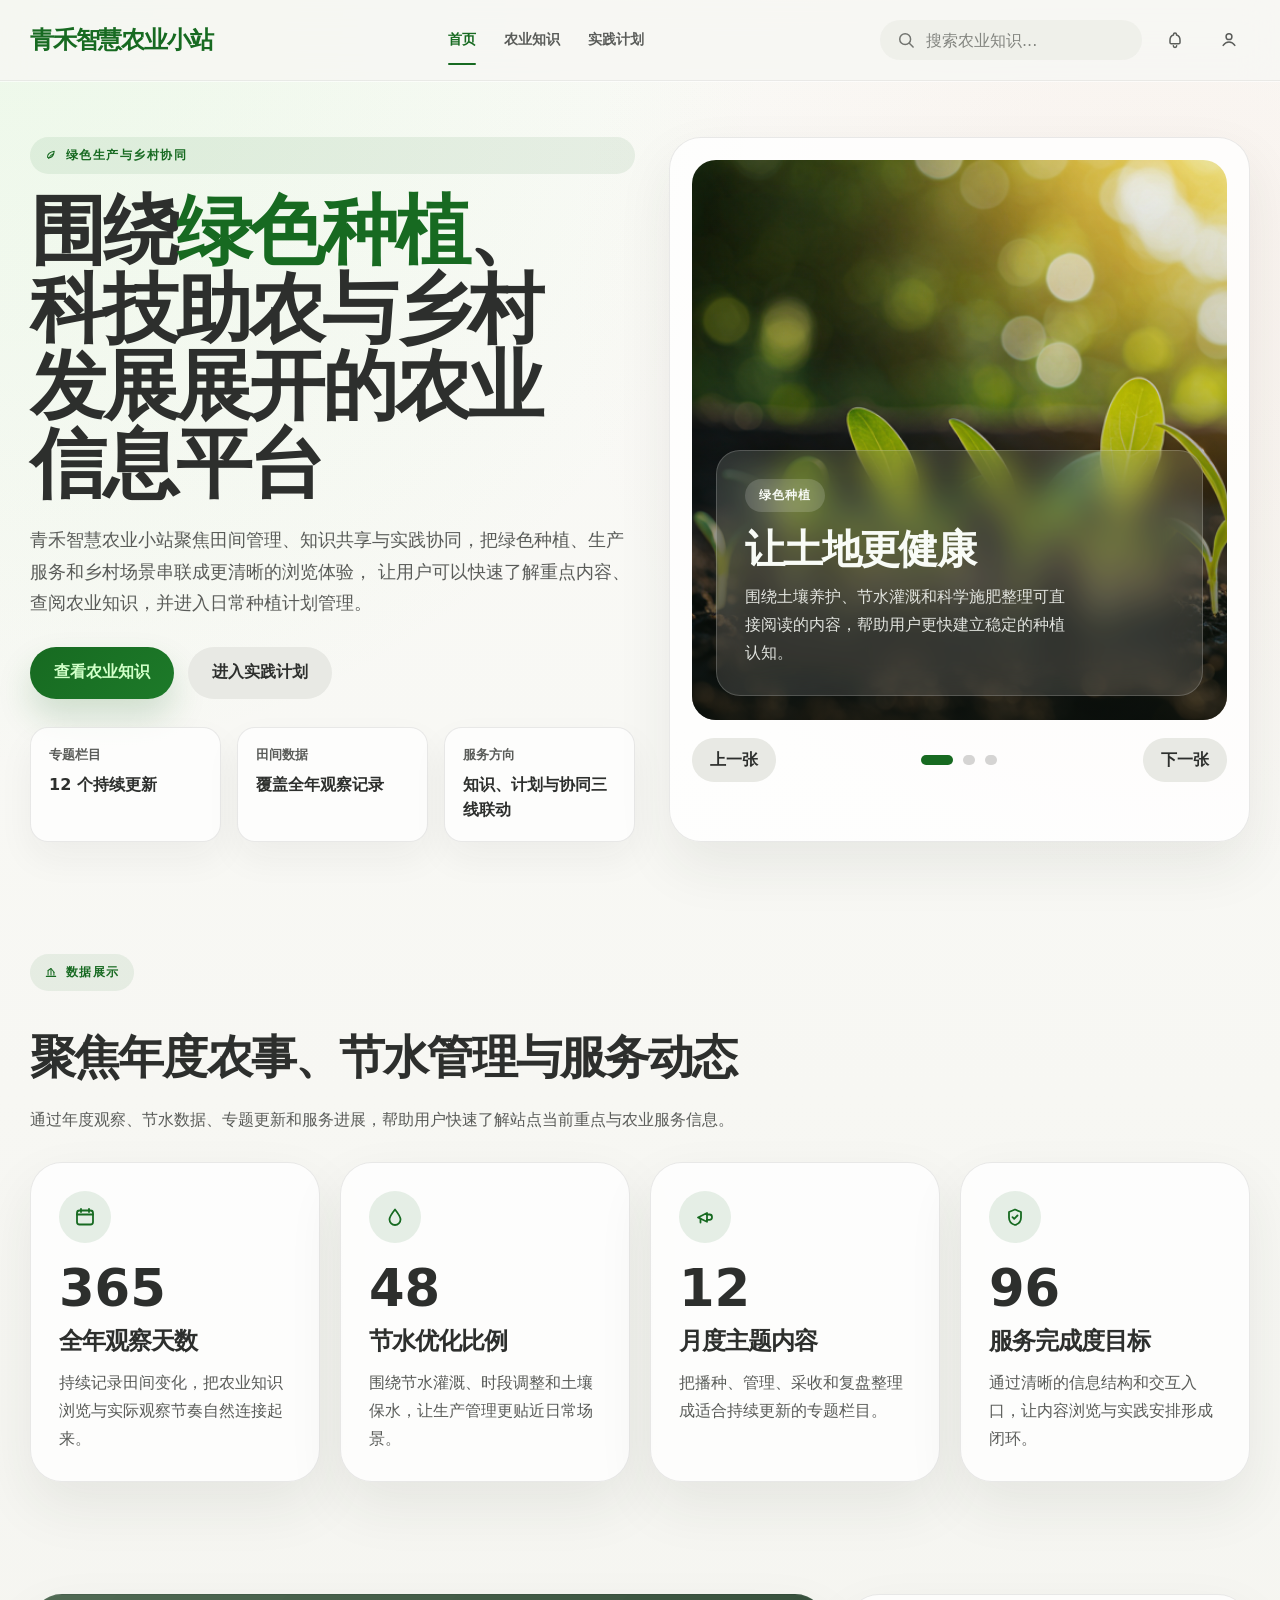
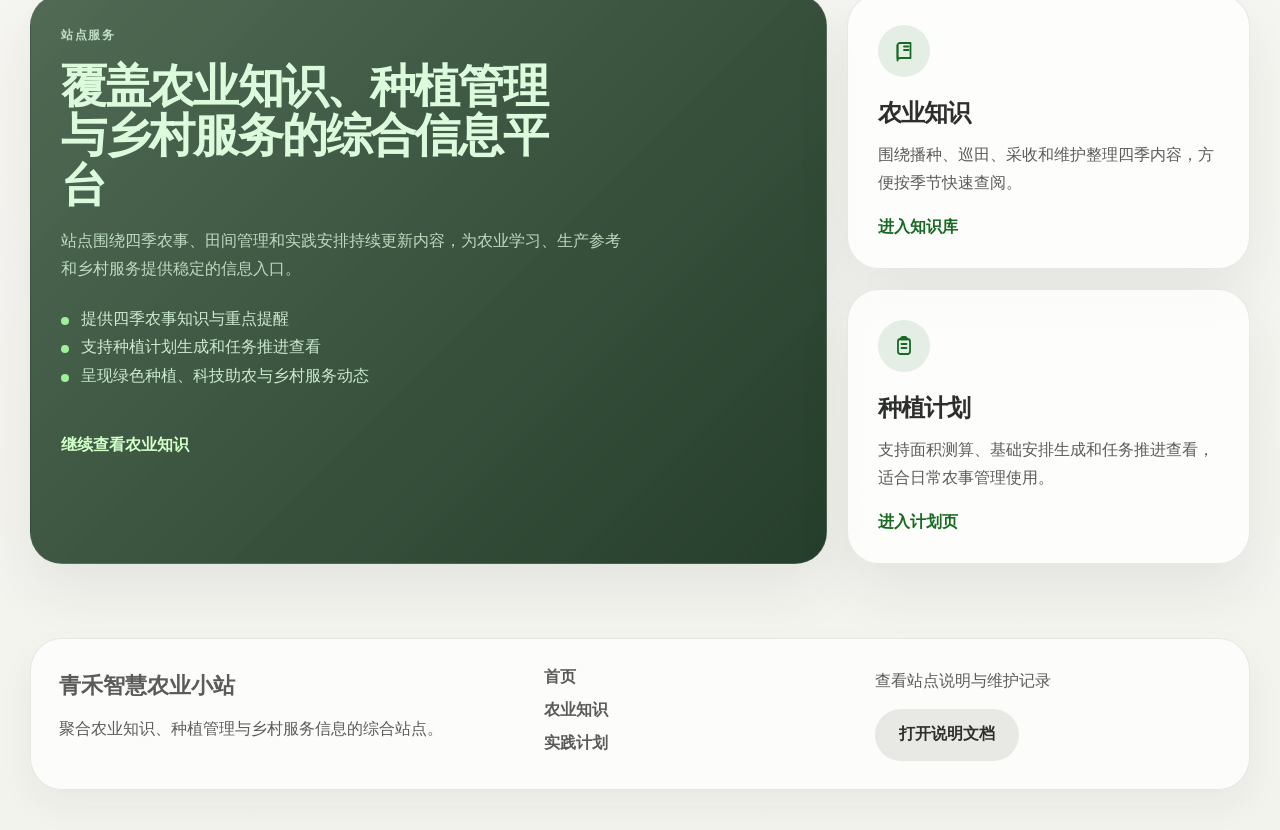
==== commit af497fda: "modified:   css/style.css 	modified:   index.html 	modified:   pages/knowledge.html 	modified:   pag" ====
--- a/index.html
+++ b/index.html
@@ -168,8 +168,8 @@
             <svg class="icon" viewBox="0 0 24 24" aria-hidden="true"><use href="#i-stats"></use></svg>
             数据展示
           </p>
-          <h2>把平台内容和日常使用价值放在同一个视图里</h2>
-          <p>首页用简洁的统计卡片概览平台内容、实践活跃度和持续更新状态，页面观感更接近上线中的农业服务站点。</p>
+          <h2>聚焦年度农事、节水管理与服务动态</h2>
+          <p>通过年度观察、节水数据、专题更新和服务进展，帮助用户快速了解站点当前重点与农业服务信息。</p>
         </div>
         <div class="stats-grid">
           <article class="info-card">
@@ -212,15 +212,15 @@
       <div class="container">
         <div class="feature-grid">
           <article class="feature-card feature-card-main">
-            <p class="feature-kicker">精选方向</p>
-            <h3>把农业知识、种植计划与乡村场景放进同一条内容链路</h3>
+            <p class="feature-kicker">站点服务</p>
+            <h3>覆盖农业知识、种植管理与乡村服务的综合信息平台</h3>
             <p>
-              首页不再只是简单跳转入口，而是先用重点内容建立站点气质，再通过知识页和计划页把“看内容”和“做安排”自然接起来。
+              站点围绕四季农事、田间管理和实践安排持续更新内容，为农业学习、生产参考和乡村服务提供稳定的信息入口。
             </p>
             <ul class="feature-list">
-              <li>围绕绿色种植、科技助农和乡村发展展开</li>
-              <li>内容展示和计划工具放在统一的产品语言里</li>
-              <li>适合作为上线展示型农业站点首页</li>
+              <li>提供四季农事知识与重点提醒</li>
+              <li>支持种植计划生成和任务推进查看</li>
+              <li>呈现绿色种植、科技助农与乡村服务动态</li>
             </ul>
             <a class="card-link" href="pages/knowledge.html">继续查看农业知识</a>
           </article>
@@ -228,17 +228,17 @@
             <span class="feature-symbol" aria-hidden="true">
               <svg class="icon" viewBox="0 0 24 24"><use href="#i-book"></use></svg>
             </span>
-            <h3>农业知识页</h3>
-            <p>按四季拆分知识内容，用重点概览、卡片引导和问答阅读强化信息层次。</p>
-            <a class="card-link" href="pages/knowledge.html">查看内容</a>
+            <h3>农业知识</h3>
+            <p>围绕播种、巡田、采收和维护整理四季内容，方便按季节快速查阅。</p>
+            <a class="card-link" href="pages/knowledge.html">进入知识库</a>
           </article>
           <article class="feature-card">
             <span class="feature-symbol" aria-hidden="true">
               <svg class="icon" viewBox="0 0 24 24"><use href="#i-clipboard"></use></svg>
             </span>
-            <h3>实践计划页</h3>
-            <p>让种植计划生成、任务推进和阶段总结形成更清晰的操作路径。</p>
-            <a class="card-link" href="pages/practice.html">进入计划</a>
+            <h3>种植计划</h3>
+            <p>支持面积测算、基础安排生成和任务推进查看，适合日常农事管理使用。</p>
+            <a class="card-link" href="pages/practice.html">进入计划页</a>
           </article>
         </div>
       </div>
@@ -249,7 +249,7 @@
     <div class="container footer-wrap">
       <div class="footer-branding">
         <p class="footer-brand">青禾智慧农业小站</p>
-        <p>围绕绿色种植、科技助农和乡村发展展开的农业信息展示站点。</p>
+        <p>聚合农业知识、种植管理与乡村服务信息的综合站点。</p>
       </div>
       <div class="footer-links">
         <a href="index.html">首页</a>
--- a/css/style.css
+++ b/css/style.css
@@ -126,6 +126,7 @@
   font-weight: 700;
   letter-spacing: 0.12em;
   text-transform: uppercase;
+  white-space: nowrap;
 }
 
 .eyebrow .icon,
@@ -540,6 +541,8 @@
   font-weight: 700;
   letter-spacing: 0.08em;
   text-transform: uppercase;
+  white-space: nowrap;
+  flex-shrink: 0;
 }
 
 .slide-overlay h2 {
@@ -642,20 +645,45 @@
 
 .feature-grid {
   display: grid;
-  grid-template-columns: repeat(3, minmax(0, 1fr));
+  grid-template-columns: minmax(0, 1.82fr) minmax(320px, 0.92fr);
+  grid-template-areas:
+    "main knowledge"
+    "main practice";
+  grid-template-rows: minmax(0, 1fr) minmax(0, 1fr);
   gap: 20px;
+  align-items: stretch;
 }
 
 .feature-card {
   padding: 30px;
+  height: 100%;
 }
 
 .feature-card-main {
-  grid-column: span 2;
+  grid-area: main;
   color: #dcfbdd;
   background:
     linear-gradient(135deg, rgba(71, 98, 75, 0.95) 0%, rgba(33, 58, 39, 0.98) 100%);
   border-color: rgba(255, 255, 255, 0.06);
+}
+
+.feature-grid > .feature-card:nth-child(2) {
+  grid-area: knowledge;
+}
+
+.feature-grid > .feature-card:nth-child(3) {
+  grid-area: practice;
+}
+
+.feature-card:not(.feature-card-main) {
+  min-height: 260px;
+  display: flex;
+  flex-direction: column;
+}
+
+.feature-card:not(.feature-card-main) .card-link {
+  margin-top: auto;
+  padding-top: 20px;
 }
 
 .feature-card-main .feature-kicker {
@@ -1379,6 +1407,14 @@
     grid-column: auto;
   }
 
+  .feature-grid {
+    grid-template-columns: repeat(2, minmax(0, 1fr));
+    grid-template-areas:
+      "main main"
+      "knowledge practice";
+    grid-template-rows: auto auto;
+  }
+
   .plan-layout,
   .plan-meta,
   .progress-summary,
@@ -1441,6 +1477,14 @@
   .plan-flow,
   .plan-showcase {
     grid-template-columns: 1fr;
+  }
+
+  .feature-grid {
+    grid-template-areas:
+      "main"
+      "knowledge"
+      "practice";
+    grid-template-rows: auto;
   }
 
   .slider-window,
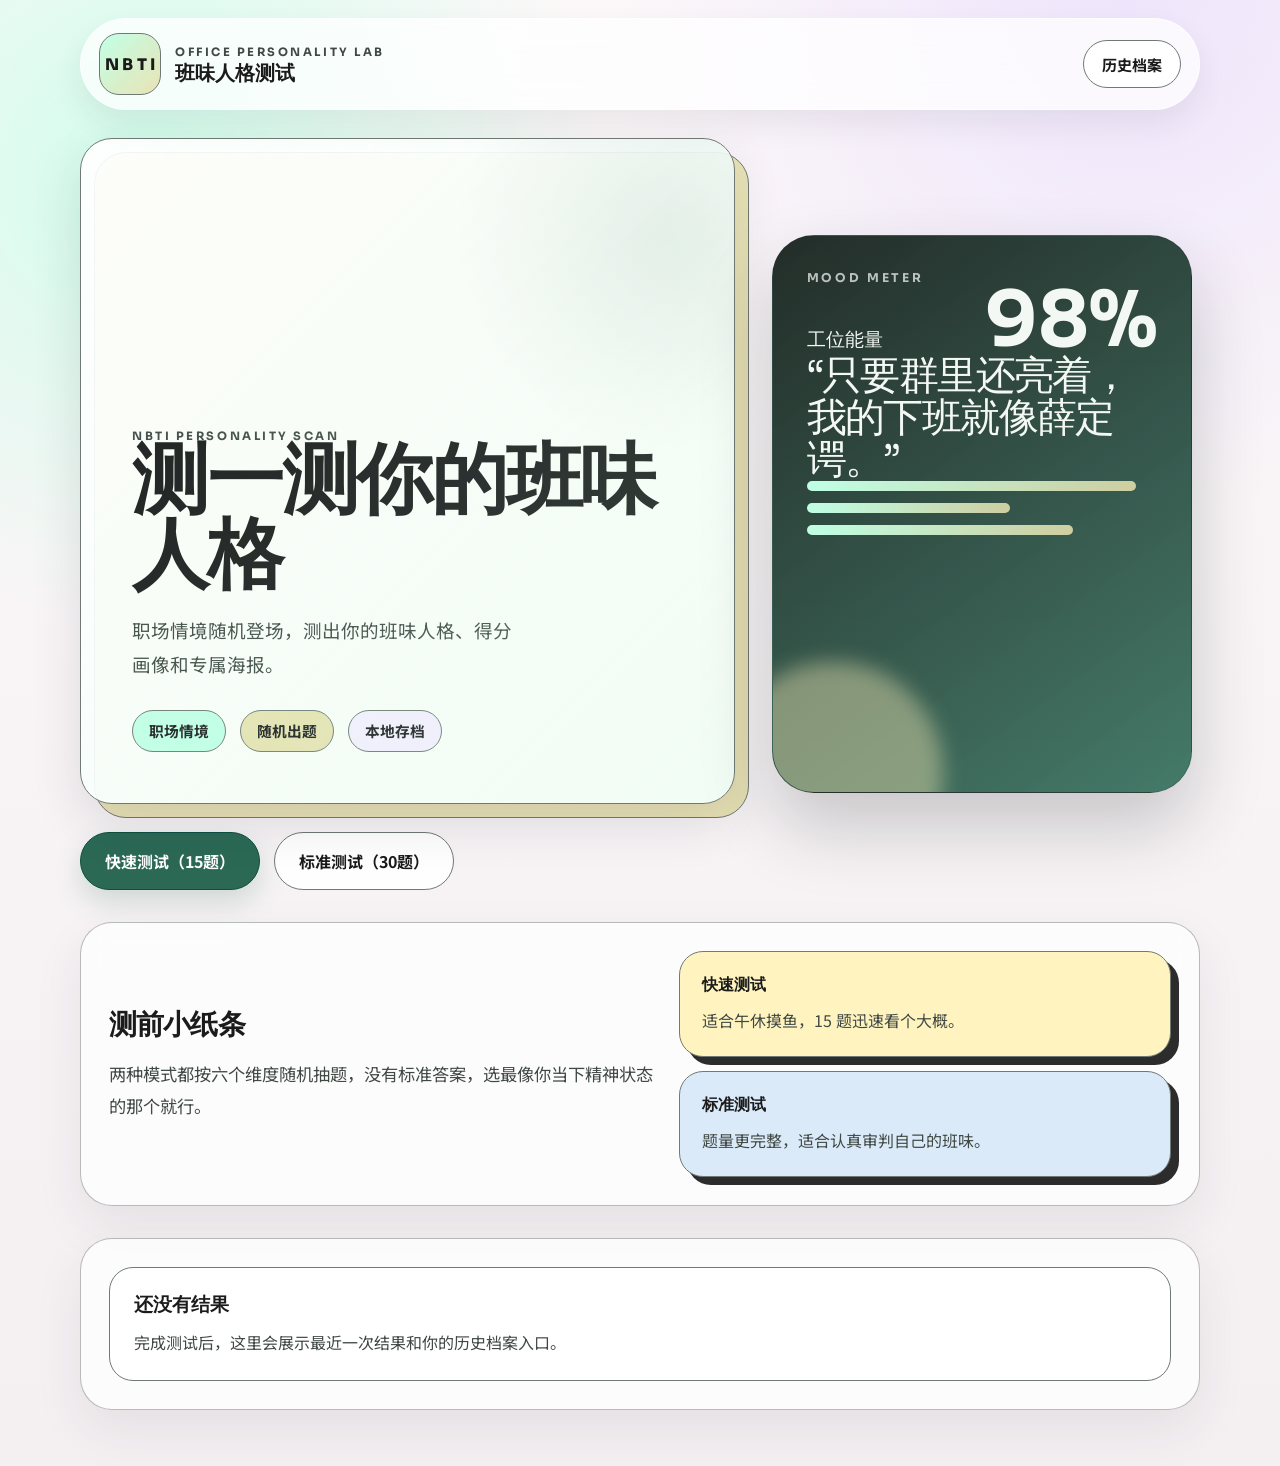
==== commit 0c2743a4: "Replace site with miniprogram-3 web app" ====
--- a/index.html
+++ b/index.html
@@ -1,268 +1,180 @@
 <!DOCTYPE html>
 <html lang="zh-CN">
-<head>
-  <meta charset="UTF-8">
-  <meta name="viewport" content="width=device-width, initial-scale=1.0">
-  <title>青禾智慧农业小站</title>
-  <link rel="stylesheet" href="css/style.css">
-</head>
-<body class="home-page">
-  <svg class="icon-defs" xmlns="http://www.w3.org/2000/svg" aria-hidden="true" focusable="false">
-    <symbol id="i-search" viewBox="0 0 24 24">
-      <circle cx="11" cy="11" r="6.5"></circle>
-      <path d="m16 16 4.5 4.5"></path>
-    </symbol>
-    <symbol id="i-bell" viewBox="0 0 24 24">
-      <path d="M7.5 16.5h9c.8 0 1.5-.7 1.5-1.5V12c0-3-1.7-5.3-4.2-6V5.5a1.8 1.8 0 0 0-3.6 0V6C7.7 6.7 6 9 6 12v3c0 .8.7 1.5 1.5 1.5Z"></path>
-      <path d="M10 19a2 2 0 0 0 4 0"></path>
-    </symbol>
-    <symbol id="i-user" viewBox="0 0 24 24">
-      <circle cx="12" cy="8" r="3.5"></circle>
-      <path d="M5 18.5c1.8-2.8 4.2-4.2 7-4.2s5.2 1.4 7 4.2"></path>
-    </symbol>
-    <symbol id="i-leaf" viewBox="0 0 24 24">
-      <path d="M6 14c0-5.6 4.3-8.7 11.5-10-1 7-4 11.2-9.8 11.2A4.8 4.8 0 0 1 6 14Z"></path>
-      <path d="M8 16c1.5-3.6 4.3-6.2 8.4-8"></path>
-    </symbol>
-    <symbol id="i-stats" viewBox="0 0 24 24">
-      <path d="M4 19.5h16"></path>
-      <path d="M7 17V10"></path>
-      <path d="M12 17V6.5"></path>
-      <path d="M17 17v-4.5"></path>
-      <path d="M7 9.5 12 6l5 6"></path>
-    </symbol>
-    <symbol id="i-calendar" viewBox="0 0 24 24">
-      <rect x="4" y="5.5" width="16" height="14" rx="2.5"></rect>
-      <path d="M8 4v3"></path>
-      <path d="M16 4v3"></path>
-      <path d="M4 9.5h16"></path>
-    </symbol>
-    <symbol id="i-water" viewBox="0 0 24 24">
-      <path d="M12 4.5c2.8 3.5 5.5 6.8 5.5 10a5.5 5.5 0 1 1-11 0c0-3.2 2.7-6.5 5.5-10Z"></path>
-    </symbol>
-    <symbol id="i-broadcast" viewBox="0 0 24 24">
-      <path d="M5 12.5 14 8v8.8L5 12.5Z"></path>
-      <path d="M14 9.5h2.5A2.5 2.5 0 0 1 19 12v.3a2.5 2.5 0 0 1-2.5 2.5H14"></path>
-      <path d="M7.5 13.4v4.1"></path>
-    </symbol>
-    <symbol id="i-shield" viewBox="0 0 24 24">
-      <path d="M12 4.5 18 7v5.4c0 3.5-2.3 6.4-6 7.6-3.7-1.2-6-4.1-6-7.6V7Z"></path>
-      <path d="m9.5 12.2 1.7 1.7 3.3-3.4"></path>
-    </symbol>
-    <symbol id="i-book" viewBox="0 0 24 24">
-      <path d="M5.5 6.5A2.5 2.5 0 0 1 8 4h10.5v15H8a2.5 2.5 0 0 0-2.5 2.5Z"></path>
-      <path d="M5.5 6.5V19"></path>
-      <path d="M12 7.5h4.5"></path>
-      <path d="M12 11h4.5"></path>
-    </symbol>
-    <symbol id="i-clipboard" viewBox="0 0 24 24">
-      <rect x="6" y="5" width="12" height="15" rx="2.5"></rect>
-      <path d="M9 5.5h6V4.8A1.8 1.8 0 0 0 13.2 3h-2.4A1.8 1.8 0 0 0 9 4.8Z"></path>
-      <path d="M9.5 10h5"></path>
-      <path d="M9.5 14h5"></path>
-    </symbol>
-  </svg>
+  <head>
+    <meta charset="UTF-8" />
+    <meta name="viewport" content="width=device-width, initial-scale=1.0" />
+    <title>NBTI 班味人格测试</title>
+    <meta
+      name="description"
+      content="把 miniprogram-3 微信小程序独立出来的网页版本，支持测试、结果、本地历史和海报导出。"
+    />
+    <link rel="preconnect" href="https://fonts.googleapis.com" />
+    <link rel="preconnect" href="https://fonts.gstatic.com" crossorigin />
+    <link
+      href="https://fonts.googleapis.com/css2?family=Noto+Sans+SC:wght@400;500;700;800&family=Sora:wght@500;600;700;800&display=swap"
+      rel="stylesheet"
+    />
+    <link rel="stylesheet" href="./styles.css" />
+  </head>
+  <body>
+    <div class="page-shell">
+      <header class="site-header">
+        <div class="site-header__inner">
+          <button class="header-pill header-pill--ghost" id="headerBackButton" type="button" hidden>
+            返回
+          </button>
+          <div class="brand-lockup">
+            <span class="brand-lockup__mark">NBTI</span>
+            <div>
+              <p class="brand-lockup__eyebrow">Office Personality Lab</p>
+              <h1 class="brand-lockup__title">班味人格测试</h1>
+            </div>
+          </div>
+          <button class="header-pill" id="headerHistoryButton" type="button">历史档案</button>
+        </div>
+      </header>
 
-  <header class="site-header">
-    <div class="container nav-wrap">
-      <a class="brand" href="index.html">青禾智慧农业小站</a>
-      <nav class="main-nav">
-        <a class="active" href="index.html">首页</a>
-        <a href="pages/knowledge.html">农业知识</a>
-        <a href="pages/practice.html">实践计划</a>
-      </nav>
-      <div class="header-tools">
-        <label class="header-search">
-          <span class="search-mark" aria-hidden="true">
-            <svg class="icon" viewBox="0 0 24 24"><use href="#i-search"></use></svg>
-          </span>
-          <input type="text" placeholder="搜索农业知识..." aria-label="搜索农业知识">
-        </label>
-        <button class="header-action notice-action" type="button" aria-label="消息">
-          <svg class="icon" viewBox="0 0 24 24" aria-hidden="true"><use href="#i-bell"></use></svg>
+      <main class="app-frame">
+        <section class="view view--active" data-view="home">
+          <div class="hero-grid">
+            <div class="hero-stack">
+              <div class="offset-card offset-card--sun">
+                <div class="panel hero-panel">
+                  <p class="eyebrow">NBTI Personality Scan</p>
+                  <h2 class="hero-title">测一测你的班味人格</h2>
+                  <p class="body-copy body-copy--lead">
+                    职场情境随机登场，测出你的班味人格、得分画像和专属海报。
+                  </p>
+                  <div class="chip-row">
+                    <span class="chip chip--mint">职场情境</span>
+                    <span class="chip chip--sun">随机出题</span>
+                    <span class="chip chip--lavender">本地存档</span>
+                  </div>
+                </div>
+              </div>
+
+              <div class="cta-row">
+                <button class="button button--primary" id="startQuickButton" type="button">
+                  快速测试（15题）
+                </button>
+                <button class="button button--secondary" id="startStandardButton" type="button">
+                  标准测试（30题）
+                </button>
+              </div>
+            </div>
+
+            <aside class="hero-aside">
+              <div class="poster-preview-card">
+                <div class="poster-preview-card__glow"></div>
+                <div class="poster-preview-card__content">
+                  <p class="poster-preview-card__eyebrow">Mood Meter</p>
+                  <div class="poster-preview-card__meter">
+                    <span>工位能量</span>
+                    <strong>98%</strong>
+                  </div>
+                  <p class="poster-preview-card__quote">
+                    “只要群里还亮着，我的下班就像薛定谔。”
+                  </p>
+                  <div class="poster-preview-card__bars">
+                    <span style="--bar-width: 94%"></span>
+                    <span style="--bar-width: 58%"></span>
+                    <span style="--bar-width: 76%"></span>
+                  </div>
+                </div>
+              </div>
+            </aside>
+          </div>
+
+          <section class="section-block section-block--notes">
+            <div class="section-heading">
+              <h3 class="section-title">测前小纸条</h3>
+              <p class="body-copy">
+                两种模式都按六个维度随机抽题，没有标准答案，选最像你当下精神状态的那个就行。
+              </p>
+            </div>
+            <div class="note-grid">
+              <article class="note-card note-card--sun">
+                <h4>快速测试</h4>
+                <p>适合午休摸鱼，15 题迅速看个大概。</p>
+              </article>
+              <article class="note-card note-card--sky">
+                <h4>标准测试</h4>
+                <p>题量更完整，适合认真审判自己的班味。</p>
+              </article>
+            </div>
+          </section>
+
+          <section class="section-block" id="latestResultSection"></section>
+        </section>
+
+        <section class="view" data-view="test">
+          <div class="test-shell">
+            <div class="test-topbar">
+              <span class="header-pill header-pill--counter" id="questionCounter">1 / 15</span>
+              <div class="test-topbar__title-wrap">
+                <p class="test-topbar__eyebrow" id="testModeLabel">快速测试</p>
+                <h2 class="test-topbar__title">NBTI 班味人格测试</h2>
+              </div>
+            </div>
+
+            <div class="progress-strip">
+              <div class="progress-strip__fill" id="progressFill"></div>
+            </div>
+
+            <div class="offset-card offset-card--sun offset-card--question">
+              <div class="panel question-panel">
+                <p class="eyebrow">Question</p>
+                <h2 class="question-title" id="questionText"></h2>
+              </div>
+            </div>
+
+            <div class="option-list" id="optionList"></div>
+
+            <div class="cta-row cta-row--test">
+              <button class="button button--secondary" id="prevQuestionButton" type="button">
+                上一题
+              </button>
+              <button class="button button--ghost" id="cancelTestButton" type="button">
+                退出测试
+              </button>
+            </div>
+          </div>
+        </section>
+
+        <section class="view" data-view="result">
+          <div id="resultContent"></div>
+        </section>
+
+        <section class="view" data-view="history">
+          <div class="section-heading section-heading--history">
+            <h2 class="hero-title hero-title--compact">你的班味档案馆</h2>
+            <p class="body-copy">
+              所有记录只存在当前浏览器，不上传、不登录、不社死。想翻哪次就翻哪次。
+            </p>
+          </div>
+          <div class="history-list" id="historyList"></div>
+        </section>
+      </main>
+    </div>
+
+    <dialog class="poster-dialog" id="posterDialog">
+      <div class="poster-dialog__backdrop" data-close-dialog="true"></div>
+      <div class="poster-dialog__panel">
+        <button class="poster-dialog__close" id="closePosterDialogButton" type="button" aria-label="关闭">
+          ×
         </button>
-        <button class="header-action profile-action" type="button" aria-label="我的">
-          <svg class="icon" viewBox="0 0 24 24" aria-hidden="true"><use href="#i-user"></use></svg>
-        </button>
-      </div>
-    </div>
-  </header>
-
-  <main>
-    <section class="hero">
-      <div class="container hero-grid">
-        <div class="hero-text">
-          <p class="eyebrow">
-            <svg class="icon" viewBox="0 0 24 24" aria-hidden="true"><use href="#i-leaf"></use></svg>
-            绿色生产与乡村协同
-          </p>
-          <h1>围绕<span>绿色种植</span>、科技助农与乡村发展展开的农业信息平台</h1>
-          <p class="hero-desc">
-            青禾智慧农业小站聚焦田间管理、知识共享与实践协同，把绿色种植、生产服务和乡村场景串联成更清晰的浏览体验，
-            让用户可以快速了解重点内容、查阅农业知识，并进入日常种植计划管理。
-          </p>
-          <div class="hero-actions">
-            <a class="button primary" href="pages/knowledge.html">查看农业知识</a>
-            <a class="button ghost" href="pages/practice.html">进入实践计划</a>
-          </div>
-          <div class="hero-metrics">
-            <article class="metric-card">
-              <span>专题栏目</span>
-              <strong>12 个持续更新</strong>
-            </article>
-            <article class="metric-card">
-              <span>田间数据</span>
-              <strong>覆盖全年观察记录</strong>
-            </article>
-            <article class="metric-card">
-              <span>服务方向</span>
-              <strong>知识、计划与协同三线联动</strong>
-            </article>
-          </div>
+        <div class="poster-dialog__media-wrap">
+          <img id="posterPreviewImage" alt="人格海报预览" />
         </div>
-
-        <div class="hero-card">
-          <div class="slider-window">
-            <article class="slide-card active">
-              <img class="slide-media" src="assets/images/seedling-closeup.png" alt="绿色育苗场景">
-              <div class="slide-overlay">
-                <span class="slide-tag">绿色种植</span>
-                <h2>让土地更健康</h2>
-                <p>围绕土壤养护、节水灌溉和科学施肥整理可直接阅读的内容，帮助用户更快建立稳定的种植认知。</p>
-              </div>
-            </article>
-            <article class="slide-card">
-              <img class="slide-media" src="assets/images/field-row-aerial.png" alt="农田整齐种植场景">
-              <div class="slide-overlay">
-                <span class="slide-tag">科技助农</span>
-                <h2>让管理更高效</h2>
-                <p>通过分阶段的信息整理、重点卡片和实践任务提示，把田间管理拆解成更容易理解和执行的步骤。</p>
-              </div>
-            </article>
-            <article class="slide-card">
-              <img class="slide-media" src="assets/images/rural-seedling-support.png" alt="乡村协作与育苗支持">
-              <div class="slide-overlay">
-                <span class="slide-tag">乡村发展</span>
-                <h2>让服务更贴近田间</h2>
-                <p>把育苗支持、知识传播与乡村协作放进同一个展示入口，让站点内容更有温度，也更贴近实际生产场景。</p>
-              </div>
-            </article>
-          </div>
-          <div class="slider-controls">
-            <button id="prevSlide" type="button">上一张</button>
-            <div class="dots">
-              <button class="dot active" data-index="0" type="button" aria-label="切换到第 1 张"></button>
-              <button class="dot" data-index="1" type="button" aria-label="切换到第 2 张"></button>
-              <button class="dot" data-index="2" type="button" aria-label="切换到第 3 张"></button>
-            </div>
-            <button id="nextSlide" type="button">下一张</button>
-          </div>
+        <div class="poster-dialog__actions">
+          <a class="button button--primary" id="downloadPosterLink" download="nbti-poster.png">下载海报</a>
         </div>
       </div>
-    </section>
+    </dialog>
 
-    <section class="stats-section">
-      <div class="container">
-        <div class="section-title">
-          <p class="eyebrow">
-            <svg class="icon" viewBox="0 0 24 24" aria-hidden="true"><use href="#i-stats"></use></svg>
-            数据展示
-          </p>
-          <h2>聚焦年度农事、节水管理与服务动态</h2>
-          <p>通过年度观察、节水数据、专题更新和服务进展，帮助用户快速了解站点当前重点与农业服务信息。</p>
-        </div>
-        <div class="stats-grid">
-          <article class="info-card">
-            <span class="card-icon" aria-hidden="true">
-              <svg class="icon" viewBox="0 0 24 24"><use href="#i-calendar"></use></svg>
-            </span>
-            <p class="stat-number" data-target="365">0</p>
-            <h3>全年观察天数</h3>
-            <p>持续记录田间变化，把农业知识浏览与实际观察节奏自然连接起来。</p>
-          </article>
-          <article class="info-card">
-            <span class="card-icon" aria-hidden="true">
-              <svg class="icon" viewBox="0 0 24 24"><use href="#i-water"></use></svg>
-            </span>
-            <p class="stat-number" data-target="48">0</p>
-            <h3>节水优化比例</h3>
-            <p>围绕节水灌溉、时段调整和土壤保水，让生产管理更贴近日常场景。</p>
-          </article>
-          <article class="info-card">
-            <span class="card-icon" aria-hidden="true">
-              <svg class="icon" viewBox="0 0 24 24"><use href="#i-broadcast"></use></svg>
-            </span>
-            <p class="stat-number" data-target="12">0</p>
-            <h3>月度主题内容</h3>
-            <p>把播种、管理、采收和复盘整理成适合持续更新的专题栏目。</p>
-          </article>
-          <article class="info-card">
-            <span class="card-icon" aria-hidden="true">
-              <svg class="icon" viewBox="0 0 24 24"><use href="#i-shield"></use></svg>
-            </span>
-            <p class="stat-number" data-target="96">0</p>
-            <h3>服务完成度目标</h3>
-            <p>通过清晰的信息结构和交互入口，让内容浏览与实践安排形成闭环。</p>
-          </article>
-        </div>
-      </div>
-    </section>
+    <div class="toast-stack" id="toastStack" aria-live="polite" aria-atomic="true"></div>
 
-    <section class="feature-section">
-      <div class="container">
-        <div class="feature-grid">
-          <article class="feature-card feature-card-main">
-            <p class="feature-kicker">站点服务</p>
-            <h3>覆盖农业知识、种植管理与乡村服务的综合信息平台</h3>
-            <p>
-              站点围绕四季农事、田间管理和实践安排持续更新内容，为农业学习、生产参考和乡村服务提供稳定的信息入口。
-            </p>
-            <ul class="feature-list">
-              <li>提供四季农事知识与重点提醒</li>
-              <li>支持种植计划生成和任务推进查看</li>
-              <li>呈现绿色种植、科技助农与乡村服务动态</li>
-            </ul>
-            <a class="card-link" href="pages/knowledge.html">继续查看农业知识</a>
-          </article>
-          <article class="feature-card">
-            <span class="feature-symbol" aria-hidden="true">
-              <svg class="icon" viewBox="0 0 24 24"><use href="#i-book"></use></svg>
-            </span>
-            <h3>农业知识</h3>
-            <p>围绕播种、巡田、采收和维护整理四季内容，方便按季节快速查阅。</p>
-            <a class="card-link" href="pages/knowledge.html">进入知识库</a>
-          </article>
-          <article class="feature-card">
-            <span class="feature-symbol" aria-hidden="true">
-              <svg class="icon" viewBox="0 0 24 24"><use href="#i-clipboard"></use></svg>
-            </span>
-            <h3>种植计划</h3>
-            <p>支持面积测算、基础安排生成和任务推进查看，适合日常农事管理使用。</p>
-            <a class="card-link" href="pages/practice.html">进入计划页</a>
-          </article>
-        </div>
-      </div>
-    </section>
-  </main>
-
-  <footer class="site-footer">
-    <div class="container footer-wrap">
-      <div class="footer-branding">
-        <p class="footer-brand">青禾智慧农业小站</p>
-        <p>聚合农业知识、种植管理与乡村服务信息的综合站点。</p>
-      </div>
-      <div class="footer-links">
-        <a href="index.html">首页</a>
-        <a href="pages/knowledge.html">农业知识</a>
-        <a href="pages/practice.html">实践计划</a>
-      </div>
-      <div class="footer-note">
-        <p>查看站点说明与维护记录</p>
-        <a class="button ghost footer-button" href="docs/note.md">打开说明文档</a>
-      </div>
-    </div>
-  </footer>
-
-  <script src="js/index.js"></script>
-</body>
+    <script src="./data.js"></script>
+    <script src="./app.js"></script>
+  </body>
 </html>
--- a/styles.css
+++ b/styles.css
@@ -0,0 +1,1101 @@
+:root {
+  --bg: #fcf8f9;
+  --bg-soft: #f6f3f4;
+  --panel: rgba(255, 255, 255, 0.86);
+  --panel-solid: #ffffff;
+  --text: #1b1b1c;
+  --muted: #404944;
+  --muted-soft: #67643b;
+  --line: rgba(40, 43, 48, 0.2);
+  --line-strong: #707974;
+  --mint: #bfffe5;
+  --mint-deep: #2b6955;
+  --mint-deeper: #0c513e;
+  --sun: #e7e1ae;
+  --sky: #dbeaf9;
+  --lavender: #f7eeff;
+  --shadow: 0 20px 50px rgba(37, 41, 48, 0.12);
+  --radius-xl: 32px;
+  --radius-lg: 24px;
+  --radius-md: 18px;
+  --radius-pill: 999px;
+  --content-width: min(1120px, calc(100vw - 32px));
+}
+
+* {
+  box-sizing: border-box;
+}
+
+html {
+  scroll-behavior: smooth;
+}
+
+body {
+  margin: 0;
+  min-height: 100vh;
+  color: var(--text);
+  background:
+    radial-gradient(circle at 12% 12%, rgba(191, 255, 229, 0.7) 0, rgba(191, 255, 229, 0) 26%),
+    radial-gradient(circle at 88% 0%, rgba(233, 221, 253, 0.72) 0, rgba(233, 221, 253, 0) 28%),
+    linear-gradient(180deg, #fcf8f9 0%, #f4f0f2 100%);
+  font-family: "Noto Sans SC", "PingFang SC", "Microsoft YaHei", sans-serif;
+}
+
+button,
+a,
+input,
+textarea,
+select {
+  font: inherit;
+}
+
+button {
+  border: 0;
+  background: none;
+  color: inherit;
+  cursor: pointer;
+}
+
+a {
+  color: inherit;
+  text-decoration: none;
+}
+
+img {
+  display: block;
+  max-width: 100%;
+}
+
+[hidden] {
+  display: none !important;
+}
+
+.page-shell {
+  min-height: 100vh;
+}
+
+.site-header {
+  position: sticky;
+  top: 0;
+  z-index: 30;
+  padding: 18px 0 0;
+}
+
+.site-header__inner {
+  width: var(--content-width);
+  margin: 0 auto;
+  display: flex;
+  align-items: center;
+  justify-content: space-between;
+  gap: 16px;
+  padding: 14px 18px;
+  border: 1px solid rgba(255, 255, 255, 0.5);
+  border-radius: var(--radius-pill);
+  background: rgba(255, 255, 255, 0.74);
+  backdrop-filter: blur(18px);
+  box-shadow: 0 14px 30px rgba(36, 40, 46, 0.08);
+}
+
+.brand-lockup {
+  display: flex;
+  align-items: center;
+  gap: 14px;
+  min-width: 0;
+}
+
+.brand-lockup__mark {
+  display: inline-flex;
+  align-items: center;
+  justify-content: center;
+  width: 62px;
+  height: 62px;
+  border: 1.5px solid var(--line-strong);
+  border-radius: 20px;
+  background:
+    linear-gradient(135deg, rgba(191, 255, 229, 0.95), rgba(231, 225, 174, 0.92));
+  font-family: "Sora", sans-serif;
+  font-size: 1rem;
+  font-weight: 800;
+  letter-spacing: 0.22em;
+  text-indent: 0.22em;
+}
+
+.brand-lockup__eyebrow,
+.eyebrow {
+  margin: 0;
+  color: var(--muted);
+  font-family: "Sora", sans-serif;
+  font-size: 0.72rem;
+  font-weight: 700;
+  letter-spacing: 0.22em;
+  text-transform: uppercase;
+}
+
+.brand-lockup__title {
+  margin: 4px 0 0;
+  font-family: "Sora", sans-serif;
+  font-size: 1.25rem;
+  line-height: 1.05;
+}
+
+.header-pill,
+.button,
+.chip {
+  transition:
+    transform 0.18s ease,
+    box-shadow 0.18s ease,
+    background-color 0.18s ease,
+    border-color 0.18s ease;
+}
+
+.header-pill {
+  display: inline-flex;
+  align-items: center;
+  justify-content: center;
+  min-height: 48px;
+  padding: 0 18px;
+  border: 1.5px solid var(--line-strong);
+  border-radius: var(--radius-pill);
+  background: rgba(255, 255, 255, 0.88);
+  font-size: 0.94rem;
+  font-weight: 700;
+  white-space: nowrap;
+}
+
+.header-pill:hover,
+.button:hover,
+.history-card__action:hover,
+.option-card:hover,
+.note-card:hover {
+  transform: translateY(-2px);
+}
+
+.header-pill--ghost {
+  background: rgba(240, 237, 238, 0.9);
+}
+
+.header-pill--counter {
+  min-width: 92px;
+  background: rgba(255, 255, 255, 0.82);
+}
+
+.app-frame {
+  width: var(--content-width);
+  margin: 0 auto;
+  padding: 28px 0 56px;
+}
+
+.view {
+  display: none;
+}
+
+.view--active {
+  display: block;
+  animation: fade-in-up 0.36s ease;
+}
+
+.hero-grid {
+  display: grid;
+  grid-template-columns: minmax(0, 1.2fr) minmax(320px, 0.8fr);
+  gap: 28px;
+  align-items: center;
+  min-height: calc(100svh - 180px);
+}
+
+.hero-stack,
+.hero-aside,
+.section-block,
+.test-shell,
+.poster-preview-card__content {
+  min-width: 0;
+}
+
+.offset-card {
+  position: relative;
+}
+
+.offset-card::before {
+  content: "";
+  position: absolute;
+  inset: 14px -14px -14px 14px;
+  border: 1.5px solid var(--line-strong);
+  border-radius: var(--radius-xl);
+}
+
+.offset-card--sun::before {
+  background: rgba(231, 225, 174, 0.88);
+}
+
+.offset-card--question::before {
+  inset: 12px -12px -12px 12px;
+}
+
+.panel {
+  position: relative;
+  border: 1.5px solid var(--line-strong);
+  border-radius: var(--radius-xl);
+  background: rgba(255, 255, 255, 0.92);
+  box-shadow: var(--shadow);
+}
+
+.hero-panel {
+  min-height: min(74svh, 680px);
+  padding: clamp(28px, 4vw, 56px);
+  display: flex;
+  flex-direction: column;
+  justify-content: flex-end;
+  overflow: hidden;
+}
+
+.hero-panel::after {
+  content: "";
+  position: absolute;
+  inset: 0;
+  background:
+    linear-gradient(135deg, rgba(255, 255, 255, 0) 0%, rgba(191, 255, 229, 0.18) 100%),
+    radial-gradient(circle at 90% 15%, rgba(43, 105, 85, 0.1) 0, rgba(43, 105, 85, 0) 26%);
+  pointer-events: none;
+}
+
+.hero-title,
+.question-title,
+.personality-name,
+.section-title,
+.history-card__name {
+  margin: 0;
+  font-family: "Sora", sans-serif;
+  font-weight: 700;
+  letter-spacing: -0.03em;
+}
+
+.hero-title {
+  max-width: 11ch;
+  font-size: clamp(2.6rem, 6vw, 5.6rem);
+  line-height: 0.98;
+}
+
+.hero-title--compact {
+  max-width: 14ch;
+  font-size: clamp(2.2rem, 5vw, 4rem);
+}
+
+.body-copy {
+  margin: 0;
+  color: var(--muted);
+  font-size: clamp(1rem, 1.4vw, 1.08rem);
+  line-height: 1.85;
+}
+
+.body-copy--lead {
+  max-width: 38ch;
+  margin-top: 20px;
+  font-size: clamp(1.06rem, 1.5vw, 1.16rem);
+}
+
+.chip-row,
+.cta-row,
+.note-grid,
+.tag-row,
+.result-actions,
+.poster-dialog__actions,
+.score-grid,
+.history-list,
+.option-list {
+  display: flex;
+  gap: 14px;
+}
+
+.chip-row {
+  flex-wrap: wrap;
+  margin-top: 28px;
+}
+
+.chip {
+  display: inline-flex;
+  align-items: center;
+  min-height: 42px;
+  padding: 0 16px;
+  border: 1.5px solid var(--line-strong);
+  border-radius: var(--radius-pill);
+  font-size: 0.92rem;
+  font-weight: 700;
+}
+
+.chip--mint {
+  background: rgba(191, 255, 229, 0.95);
+}
+
+.chip--sun {
+  background: rgba(231, 225, 174, 0.95);
+}
+
+.chip--lavender {
+  background: rgba(247, 238, 255, 0.95);
+}
+
+.cta-row {
+  margin-top: 28px;
+}
+
+.cta-row--test {
+  justify-content: space-between;
+}
+
+.button {
+  display: inline-flex;
+  align-items: center;
+  justify-content: center;
+  min-height: 58px;
+  padding: 0 24px;
+  border: 1.5px solid var(--line-strong);
+  border-radius: var(--radius-pill);
+  font-weight: 700;
+  text-align: center;
+}
+
+.button:disabled {
+  opacity: 0.5;
+  cursor: not-allowed;
+  transform: none;
+}
+
+.button--primary {
+  background: var(--mint-deep);
+  border-color: var(--mint-deeper);
+  color: #ffffff;
+  box-shadow: 0 12px 28px rgba(43, 105, 85, 0.2);
+}
+
+.button--secondary {
+  background: rgba(255, 255, 255, 0.94);
+}
+
+.button--ghost {
+  background: rgba(240, 237, 238, 0.92);
+}
+
+.hero-aside {
+  display: flex;
+  align-items: center;
+  justify-content: center;
+}
+
+.poster-preview-card {
+  position: relative;
+  width: 100%;
+  min-height: min(62svh, 560px);
+  max-width: 420px;
+  border-radius: 42px;
+  overflow: hidden;
+  border: 1.5px solid rgba(42, 46, 52, 0.22);
+  background:
+    linear-gradient(145deg, rgba(16, 27, 22, 0.92), rgba(43, 105, 85, 0.88)),
+    linear-gradient(180deg, rgba(255, 255, 255, 0.18), rgba(255, 255, 255, 0));
+  box-shadow: 0 34px 70px rgba(32, 35, 40, 0.22);
+}
+
+.poster-preview-card__glow {
+  position: absolute;
+  inset: auto auto -90px -50px;
+  width: 220px;
+  height: 220px;
+  border-radius: 50%;
+  background: rgba(231, 225, 174, 0.46);
+  filter: blur(10px);
+}
+
+.poster-preview-card__content {
+  position: relative;
+  height: 100%;
+  padding: clamp(24px, 3vw, 34px);
+  display: flex;
+  flex-direction: column;
+  justify-content: space-between;
+  color: #f4f8f5;
+}
+
+.poster-preview-card__eyebrow {
+  margin: 0;
+  font-family: "Sora", sans-serif;
+  font-size: 0.76rem;
+  font-weight: 700;
+  letter-spacing: 0.22em;
+  text-transform: uppercase;
+  color: rgba(244, 248, 245, 0.72);
+}
+
+.poster-preview-card__meter {
+  display: flex;
+  align-items: baseline;
+  justify-content: space-between;
+  gap: 16px;
+  font-family: "Sora", sans-serif;
+  font-size: clamp(1rem, 1.6vw, 1.18rem);
+}
+
+.poster-preview-card__meter strong {
+  font-size: clamp(3rem, 6vw, 5rem);
+  line-height: 0.9;
+}
+
+.poster-preview-card__quote {
+  margin: 0;
+  max-width: 14ch;
+  font-family: "Sora", sans-serif;
+  font-size: clamp(1.5rem, 3.1vw, 2.6rem);
+  line-height: 1.06;
+  letter-spacing: -0.04em;
+}
+
+.poster-preview-card__bars {
+  display: grid;
+  gap: 12px;
+}
+
+.poster-preview-card__bars span {
+  display: block;
+  height: 10px;
+  width: var(--bar-width);
+  border-radius: 999px;
+  background: linear-gradient(90deg, rgba(191, 255, 229, 1), rgba(231, 225, 174, 0.86));
+}
+
+.section-block {
+  margin-top: 32px;
+  padding: 28px;
+  border: 1.5px solid rgba(112, 121, 116, 0.5);
+  border-radius: var(--radius-xl);
+  background: rgba(255, 255, 255, 0.76);
+  backdrop-filter: blur(12px);
+  box-shadow: 0 20px 50px rgba(37, 41, 48, 0.08);
+}
+
+.section-block--notes {
+  display: grid;
+  grid-template-columns: minmax(0, 1fr) minmax(280px, 0.9fr);
+  gap: 24px;
+  align-items: center;
+}
+
+.section-heading {
+  display: grid;
+  gap: 14px;
+}
+
+.section-title {
+  font-size: clamp(1.5rem, 2.2vw, 2rem);
+}
+
+.note-grid,
+.tag-row,
+.score-grid,
+.history-list,
+.option-list {
+  flex-direction: column;
+}
+
+.note-card,
+.history-card,
+.score-card,
+.personality-card,
+.result-panel,
+.history-empty,
+.latest-card {
+  position: relative;
+  border: 1.5px solid var(--line-strong);
+  border-radius: var(--radius-lg);
+  background: rgba(255, 255, 255, 0.96);
+}
+
+.note-card {
+  padding: 22px;
+  box-shadow: 8px 8px 0 rgba(27, 27, 28, 0.92);
+}
+
+.note-card h4,
+.personality-title,
+.result-panel__title,
+.latest-card__title {
+  margin: 0 0 10px;
+  font-family: "Sora", sans-serif;
+}
+
+.note-card p,
+.history-card__copy,
+.score-card__title,
+.personality-description,
+.result-panel__copy,
+.latest-card__copy,
+.latest-card__meta {
+  margin: 0;
+  color: var(--muted);
+  line-height: 1.75;
+}
+
+.note-card--sun {
+  background: #fff4bf;
+}
+
+.note-card--sky {
+  background: #dbeaf9;
+}
+
+.test-shell {
+  display: grid;
+  gap: 24px;
+}
+
+.test-topbar {
+  display: flex;
+  align-items: center;
+  justify-content: space-between;
+  gap: 20px;
+}
+
+.test-topbar__title-wrap {
+  display: grid;
+  gap: 8px;
+  justify-items: end;
+}
+
+.test-topbar__eyebrow {
+  margin: 0;
+  font-family: "Sora", sans-serif;
+  font-size: 0.76rem;
+  font-weight: 700;
+  letter-spacing: 0.22em;
+  text-transform: uppercase;
+  color: var(--muted);
+}
+
+.test-topbar__title {
+  margin: 0;
+  font-family: "Sora", sans-serif;
+  font-size: clamp(1.5rem, 2.6vw, 2rem);
+}
+
+.progress-strip {
+  position: relative;
+  height: 14px;
+  overflow: hidden;
+  border-radius: 999px;
+  background: rgba(217, 219, 220, 0.86);
+}
+
+.progress-strip__fill {
+  height: 100%;
+  width: 0;
+  border-radius: inherit;
+  background: linear-gradient(90deg, #2b6955 0%, #7ad9b4 100%);
+  transition: width 0.22s ease;
+}
+
+.question-panel {
+  min-height: 280px;
+  padding: clamp(28px, 4vw, 48px);
+  display: grid;
+  align-content: center;
+  gap: 18px;
+}
+
+.question-title {
+  font-size: clamp(1.6rem, 3.2vw, 3rem);
+  line-height: 1.28;
+}
+
+.option-list {
+  gap: 18px;
+}
+
+.option-card {
+  position: relative;
+  display: flex;
+  align-items: flex-start;
+  gap: 16px;
+  width: 100%;
+  padding: 22px;
+  border: 1.5px solid var(--line-strong);
+  border-radius: 28px;
+  background: rgba(255, 255, 255, 0.96);
+  box-shadow: 0 12px 30px rgba(34, 37, 41, 0.06);
+  text-align: left;
+}
+
+.option-card::before {
+  content: "";
+  position: absolute;
+  inset: 8px -8px -8px 8px;
+  border: 1.5px solid var(--line-strong);
+  border-radius: 28px;
+  background: rgba(240, 237, 238, 0.92);
+  opacity: 0;
+  transition: opacity 0.18s ease, transform 0.18s ease;
+  z-index: -1;
+}
+
+.option-card--selected {
+  border-color: var(--mint-deep);
+  background: #f7fffb;
+  transform: translate(-4px, -4px);
+}
+
+.option-card--selected::before {
+  opacity: 1;
+  background: rgba(191, 255, 229, 0.95);
+}
+
+.option-card__badge {
+  position: relative;
+  z-index: 1;
+  flex: 0 0 auto;
+  display: inline-flex;
+  align-items: center;
+  justify-content: center;
+  width: 48px;
+  height: 48px;
+  border: 1.5px solid var(--line-strong);
+  border-radius: 999px;
+  background: #fcf8f9;
+  font-family: "Sora", sans-serif;
+  font-weight: 700;
+}
+
+.option-card--selected .option-card__badge {
+  border-color: var(--mint-deep);
+  background: var(--mint);
+}
+
+.option-card__text {
+  position: relative;
+  z-index: 1;
+  flex: 1;
+  font-size: 1rem;
+  line-height: 1.8;
+}
+
+.personality-wrap {
+  position: relative;
+}
+
+.personality-wrap::before {
+  content: "";
+  position: absolute;
+  inset: 12px -12px -12px 12px;
+  border: 1.5px solid var(--line-strong);
+  border-radius: var(--radius-xl);
+  background: rgba(231, 225, 174, 0.9);
+}
+
+.personality-card {
+  position: relative;
+  padding: clamp(26px, 4vw, 40px);
+  box-shadow: var(--shadow);
+}
+
+.personality-title {
+  font-size: 0.85rem;
+  letter-spacing: 0.14em;
+  text-transform: uppercase;
+  color: var(--muted);
+}
+
+.personality-name {
+  font-size: clamp(2rem, 4vw, 3rem);
+  line-height: 1.05;
+}
+
+.personality-slogan {
+  margin: 18px 0 0;
+  color: var(--mint-deep);
+  font-family: "Sora", sans-serif;
+  font-size: clamp(1.1rem, 1.8vw, 1.34rem);
+  line-height: 1.65;
+  font-weight: 600;
+}
+
+.meter-row,
+.score-card__head,
+.history-card__head,
+.latest-card__head {
+  display: flex;
+  align-items: center;
+  justify-content: space-between;
+  gap: 12px;
+}
+
+.meter-row {
+  margin-top: 28px;
+  color: var(--muted);
+}
+
+.meter-track {
+  height: 12px;
+  overflow: hidden;
+  margin-top: 12px;
+  border-radius: 999px;
+  background: #e5e2e3;
+}
+
+.meter-fill {
+  height: 100%;
+  border-radius: inherit;
+  background: linear-gradient(90deg, #2b6955 0%, #7ad9b4 100%);
+}
+
+.personality-description {
+  margin-top: 24px;
+}
+
+.tag-row {
+  margin-top: 22px;
+  flex-direction: row;
+  flex-wrap: wrap;
+}
+
+.tag {
+  display: inline-flex;
+  align-items: center;
+  min-height: 38px;
+  padding: 0 14px;
+  border: 1.5px solid var(--line-strong);
+  border-radius: var(--radius-pill);
+  background: rgba(247, 238, 255, 0.96);
+  font-size: 0.88rem;
+}
+
+.result-grid {
+  display: grid;
+  gap: 22px;
+}
+
+.result-panel {
+  padding: 24px;
+  box-shadow: 0 14px 34px rgba(36, 40, 46, 0.06);
+}
+
+.result-panel--warn {
+  background: #fffdf4;
+}
+
+.result-panel__title {
+  font-size: 1.16rem;
+}
+
+.score-grid {
+  gap: 14px;
+}
+
+.score-card {
+  padding: 18px 20px;
+}
+
+.score-card__rank {
+  display: inline-flex;
+  align-items: center;
+  justify-content: center;
+  width: 36px;
+  height: 36px;
+  border-radius: 999px;
+  background: rgba(191, 255, 229, 0.58);
+  font-family: "Sora", sans-serif;
+  font-size: 0.92rem;
+  font-weight: 700;
+}
+
+.score-card__name {
+  font-weight: 700;
+}
+
+.score-card__value {
+  color: var(--mint-deep);
+  font-family: "Sora", sans-serif;
+  font-weight: 700;
+}
+
+.score-card__title {
+  margin-top: 10px;
+}
+
+.result-actions {
+  flex-wrap: wrap;
+}
+
+.history-list {
+  gap: 18px;
+}
+
+.history-card {
+  padding: 22px;
+  box-shadow: 0 14px 34px rgba(36, 40, 46, 0.06);
+}
+
+.history-card__name {
+  font-size: 1.24rem;
+}
+
+.history-card__title {
+  margin: 8px 0 0;
+  color: var(--muted);
+}
+
+.history-card__meta {
+  margin: 12px 0 0;
+  color: var(--muted-soft);
+  font-size: 0.95rem;
+}
+
+.history-card__copy {
+  margin-top: 14px;
+}
+
+.history-card__actions {
+  display: flex;
+  gap: 12px;
+  margin-top: 18px;
+  flex-wrap: wrap;
+}
+
+.history-card__action {
+  display: inline-flex;
+  align-items: center;
+  justify-content: center;
+  min-height: 42px;
+  padding: 0 16px;
+  border: 1.5px solid var(--line-strong);
+  border-radius: var(--radius-pill);
+  background: rgba(255, 255, 255, 0.96);
+  font-weight: 700;
+}
+
+.history-empty {
+  padding: 34px 24px;
+  text-align: center;
+}
+
+.latest-card {
+  padding: 24px;
+}
+
+.latest-card__label {
+  display: inline-flex;
+  align-items: center;
+  min-height: 36px;
+  padding: 0 14px;
+  border: 1.5px solid var(--line-strong);
+  border-radius: var(--radius-pill);
+  background: rgba(247, 238, 255, 0.96);
+  font-size: 0.84rem;
+  font-weight: 700;
+}
+
+.poster-dialog {
+  width: min(760px, calc(100vw - 24px));
+  padding: 0;
+  border: 0;
+  background: transparent;
+}
+
+.poster-dialog::backdrop {
+  background: rgba(18, 21, 26, 0.58);
+  backdrop-filter: blur(10px);
+}
+
+.poster-dialog__panel {
+  position: relative;
+  padding: 22px;
+  border: 1.5px solid rgba(255, 255, 255, 0.18);
+  border-radius: 28px;
+  background: rgba(14, 18, 20, 0.9);
+  box-shadow: 0 24px 70px rgba(11, 13, 16, 0.36);
+}
+
+.poster-dialog__close {
+  position: absolute;
+  top: 12px;
+  right: 12px;
+  z-index: 1;
+  display: inline-flex;
+  align-items: center;
+  justify-content: center;
+  width: 42px;
+  height: 42px;
+  border-radius: 999px;
+  background: rgba(255, 255, 255, 0.12);
+  color: #ffffff;
+  font-size: 1.4rem;
+}
+
+.poster-dialog__media-wrap {
+  overflow: hidden;
+  border-radius: 18px;
+  background: rgba(255, 255, 255, 0.08);
+}
+
+.poster-dialog__actions {
+  margin-top: 18px;
+}
+
+.toast-stack {
+  position: fixed;
+  right: 18px;
+  bottom: 18px;
+  z-index: 50;
+  display: grid;
+  gap: 10px;
+}
+
+.toast {
+  min-width: 220px;
+  max-width: 320px;
+  padding: 14px 16px;
+  border: 1.5px solid rgba(255, 255, 255, 0.25);
+  border-radius: 18px;
+  background: rgba(20, 25, 24, 0.9);
+  color: #f4f8f5;
+  box-shadow: 0 16px 34px rgba(18, 20, 24, 0.24);
+  animation: toast-in 0.28s ease;
+}
+
+.toast--error {
+  background: rgba(118, 21, 21, 0.94);
+}
+
+.visually-hidden {
+  position: absolute;
+  width: 1px;
+  height: 1px;
+  padding: 0;
+  margin: -1px;
+  overflow: hidden;
+  clip: rect(0, 0, 0, 0);
+  white-space: nowrap;
+  border: 0;
+}
+
+@keyframes fade-in-up {
+  from {
+    opacity: 0;
+    transform: translateY(12px);
+  }
+
+  to {
+    opacity: 1;
+    transform: translateY(0);
+  }
+}
+
+@keyframes toast-in {
+  from {
+    opacity: 0;
+    transform: translateY(10px) scale(0.98);
+  }
+
+  to {
+    opacity: 1;
+    transform: translateY(0) scale(1);
+  }
+}
+
+@media (max-width: 900px) {
+  .site-header__inner {
+    width: min(calc(100vw - 24px), 100%);
+  }
+
+  .app-frame {
+    width: min(calc(100vw - 24px), 100%);
+    padding-top: 20px;
+  }
+
+  .hero-grid,
+  .section-block--notes {
+    grid-template-columns: 1fr;
+  }
+
+  .hero-grid {
+    min-height: auto;
+  }
+
+  .hero-panel,
+  .poster-preview-card {
+    min-height: auto;
+  }
+
+  .poster-preview-card {
+    aspect-ratio: 4 / 5;
+    max-width: none;
+  }
+
+  .section-block {
+    padding: 22px;
+  }
+}
+
+@media (max-width: 680px) {
+  .site-header {
+    padding-top: 12px;
+  }
+
+  .site-header__inner {
+    padding: 12px;
+    border-radius: 22px;
+  }
+
+  .brand-lockup__mark {
+    width: 52px;
+    height: 52px;
+    border-radius: 16px;
+    font-size: 0.92rem;
+  }
+
+  .brand-lockup__eyebrow {
+    display: none;
+  }
+
+  .brand-lockup__title {
+    font-size: 1rem;
+  }
+
+  .header-pill {
+    min-height: 42px;
+    padding: 0 14px;
+    font-size: 0.84rem;
+  }
+
+  .hero-title {
+    max-width: none;
+  }
+
+  .hero-panel {
+    min-height: 460px;
+  }
+
+  .poster-preview-card {
+    aspect-ratio: 1 / 1.16;
+  }
+
+  .cta-row,
+  .result-actions,
+  .poster-dialog__actions,
+  .history-card__actions {
+    flex-direction: column;
+  }
+
+  .button,
+  .history-card__action,
+  .poster-dialog__actions .button {
+    width: 100%;
+  }
+
+  .test-topbar {
+    align-items: flex-start;
+    flex-direction: column;
+  }
+
+  .test-topbar__title-wrap {
+    justify-items: start;
+  }
+
+  .question-panel {
+    min-height: 240px;
+  }
+}
